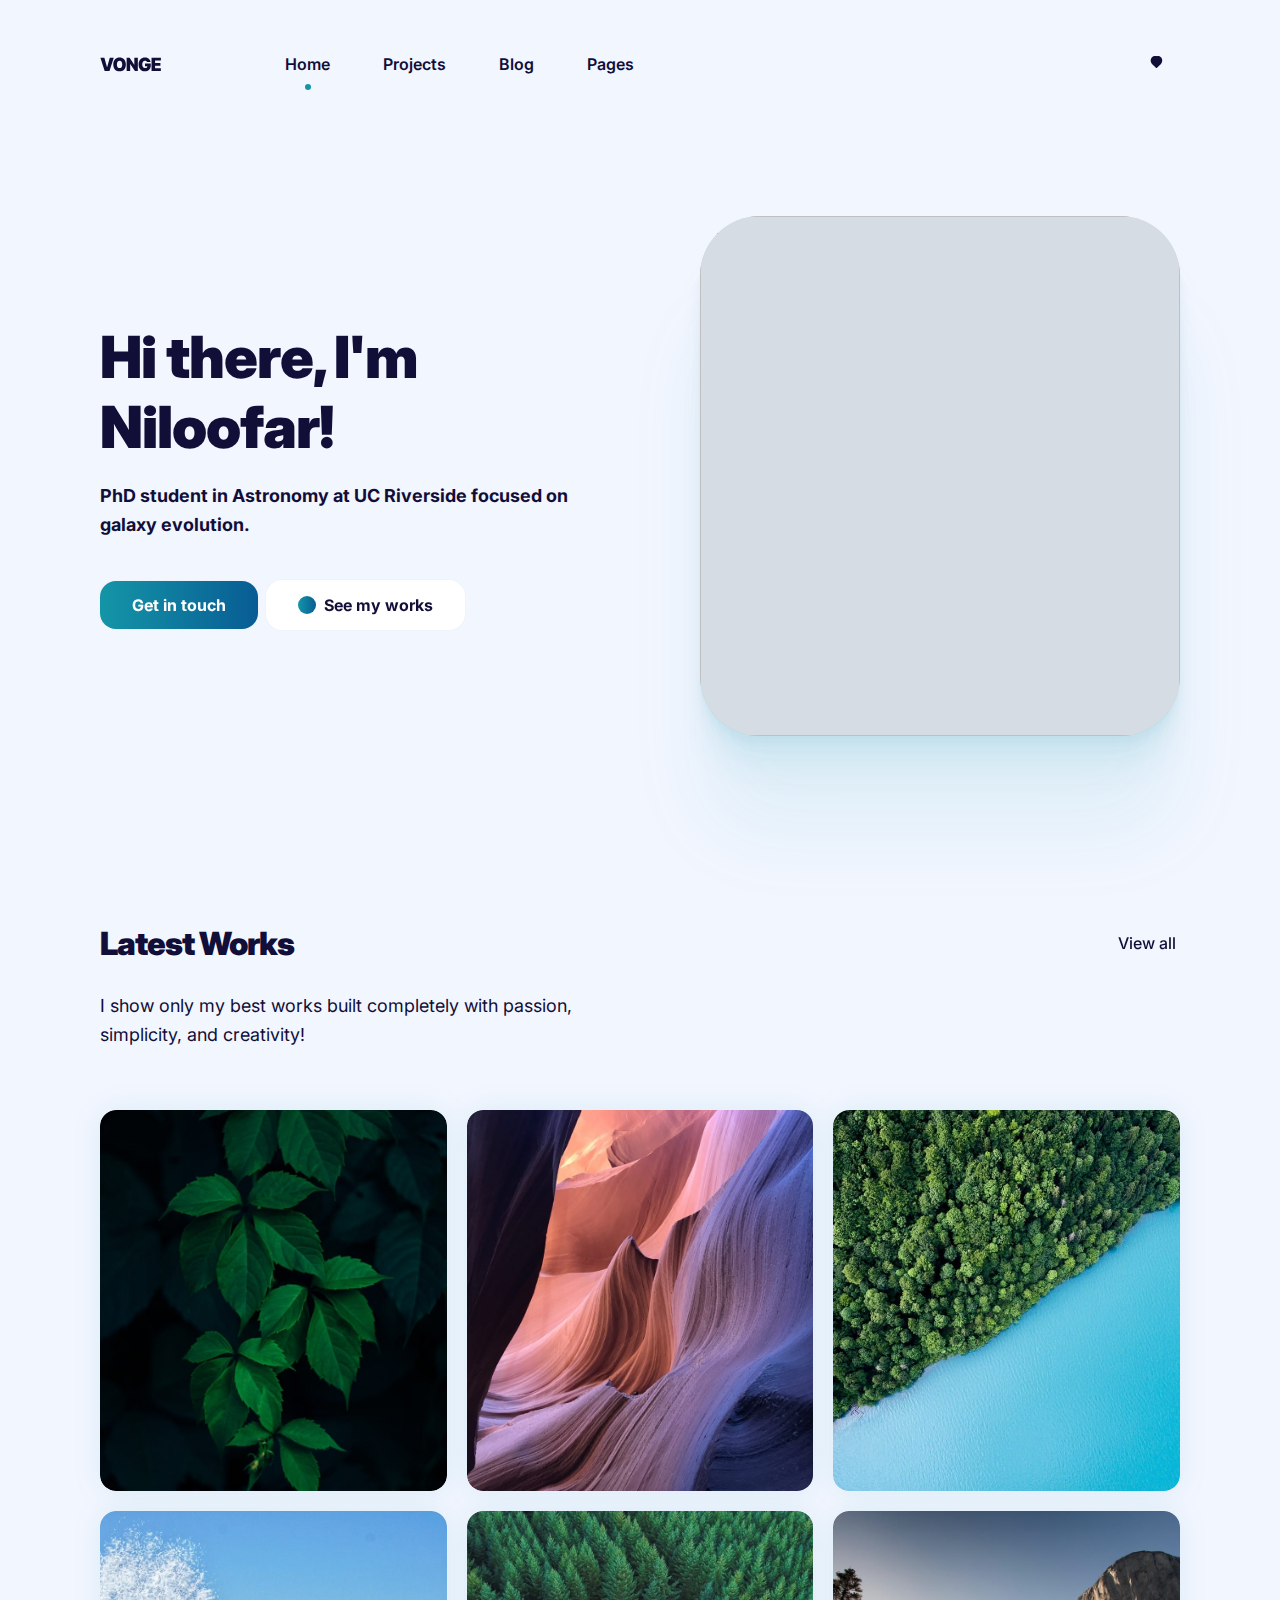
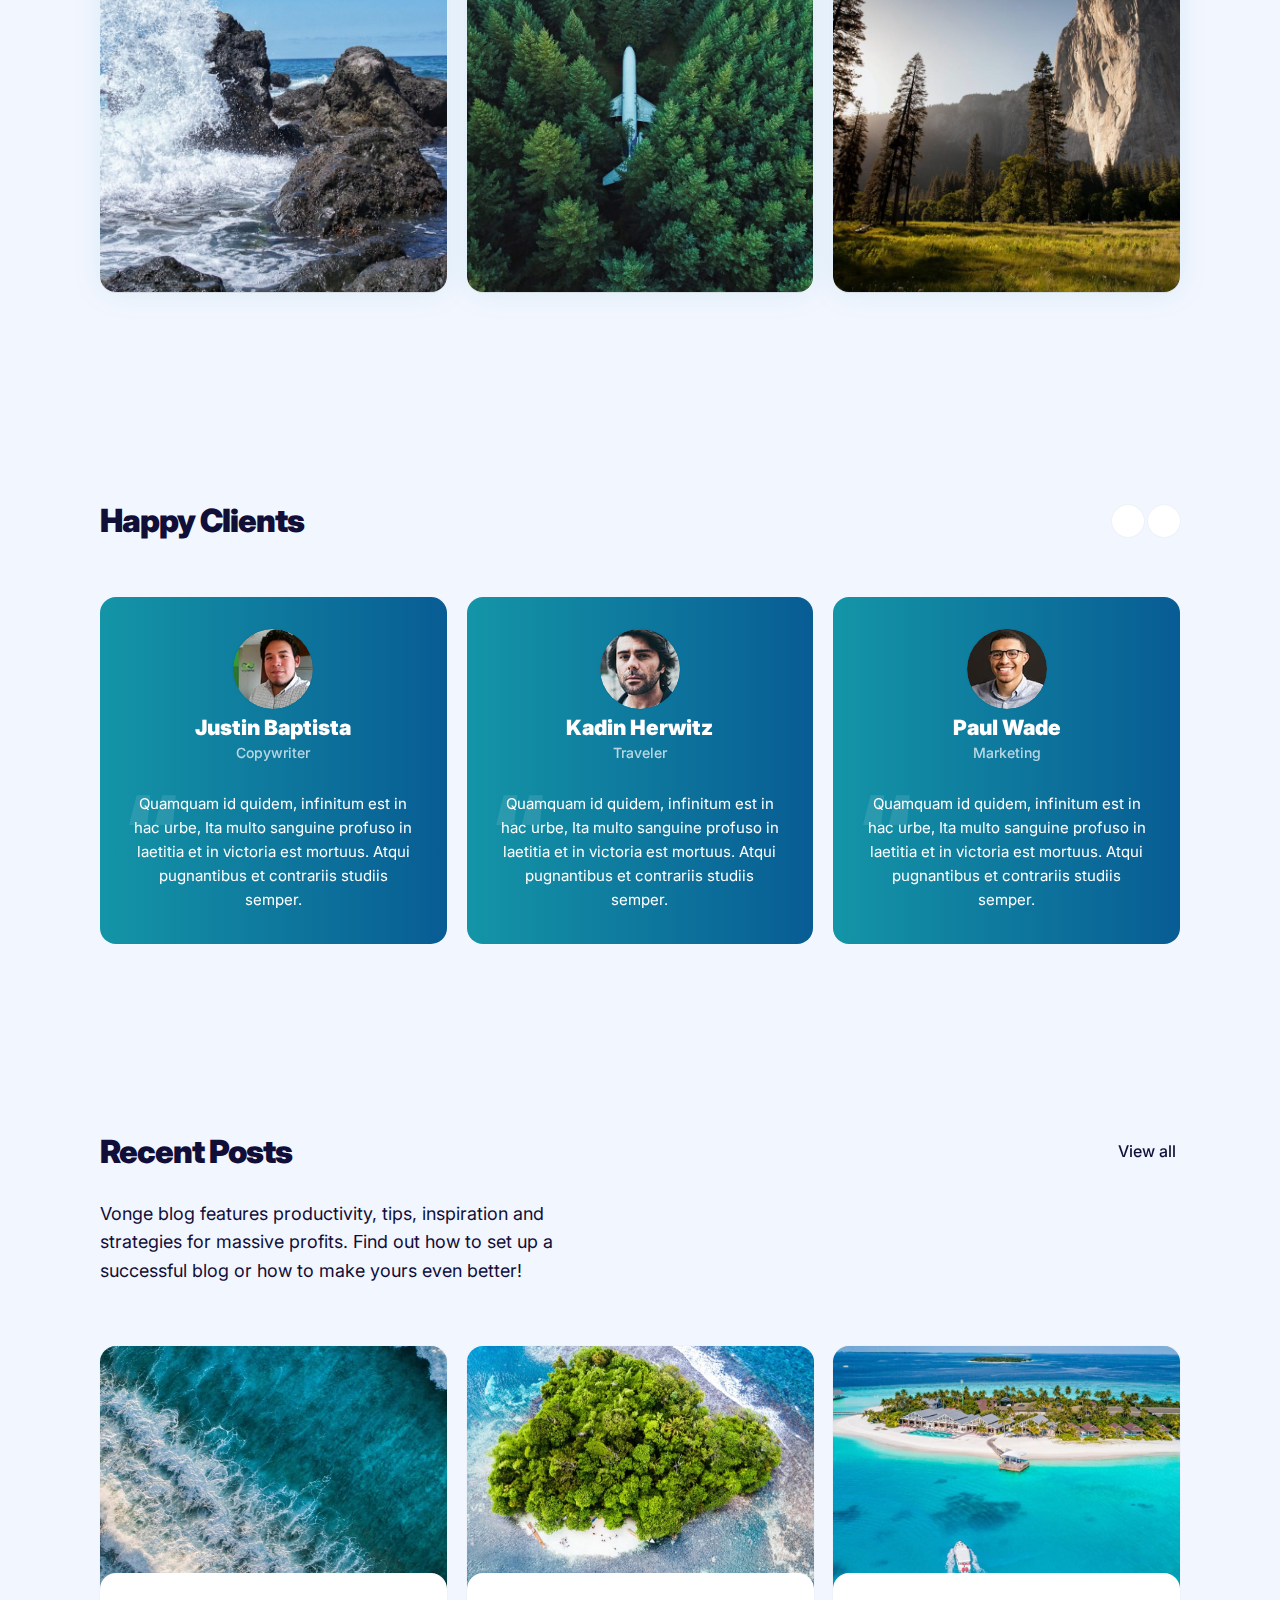
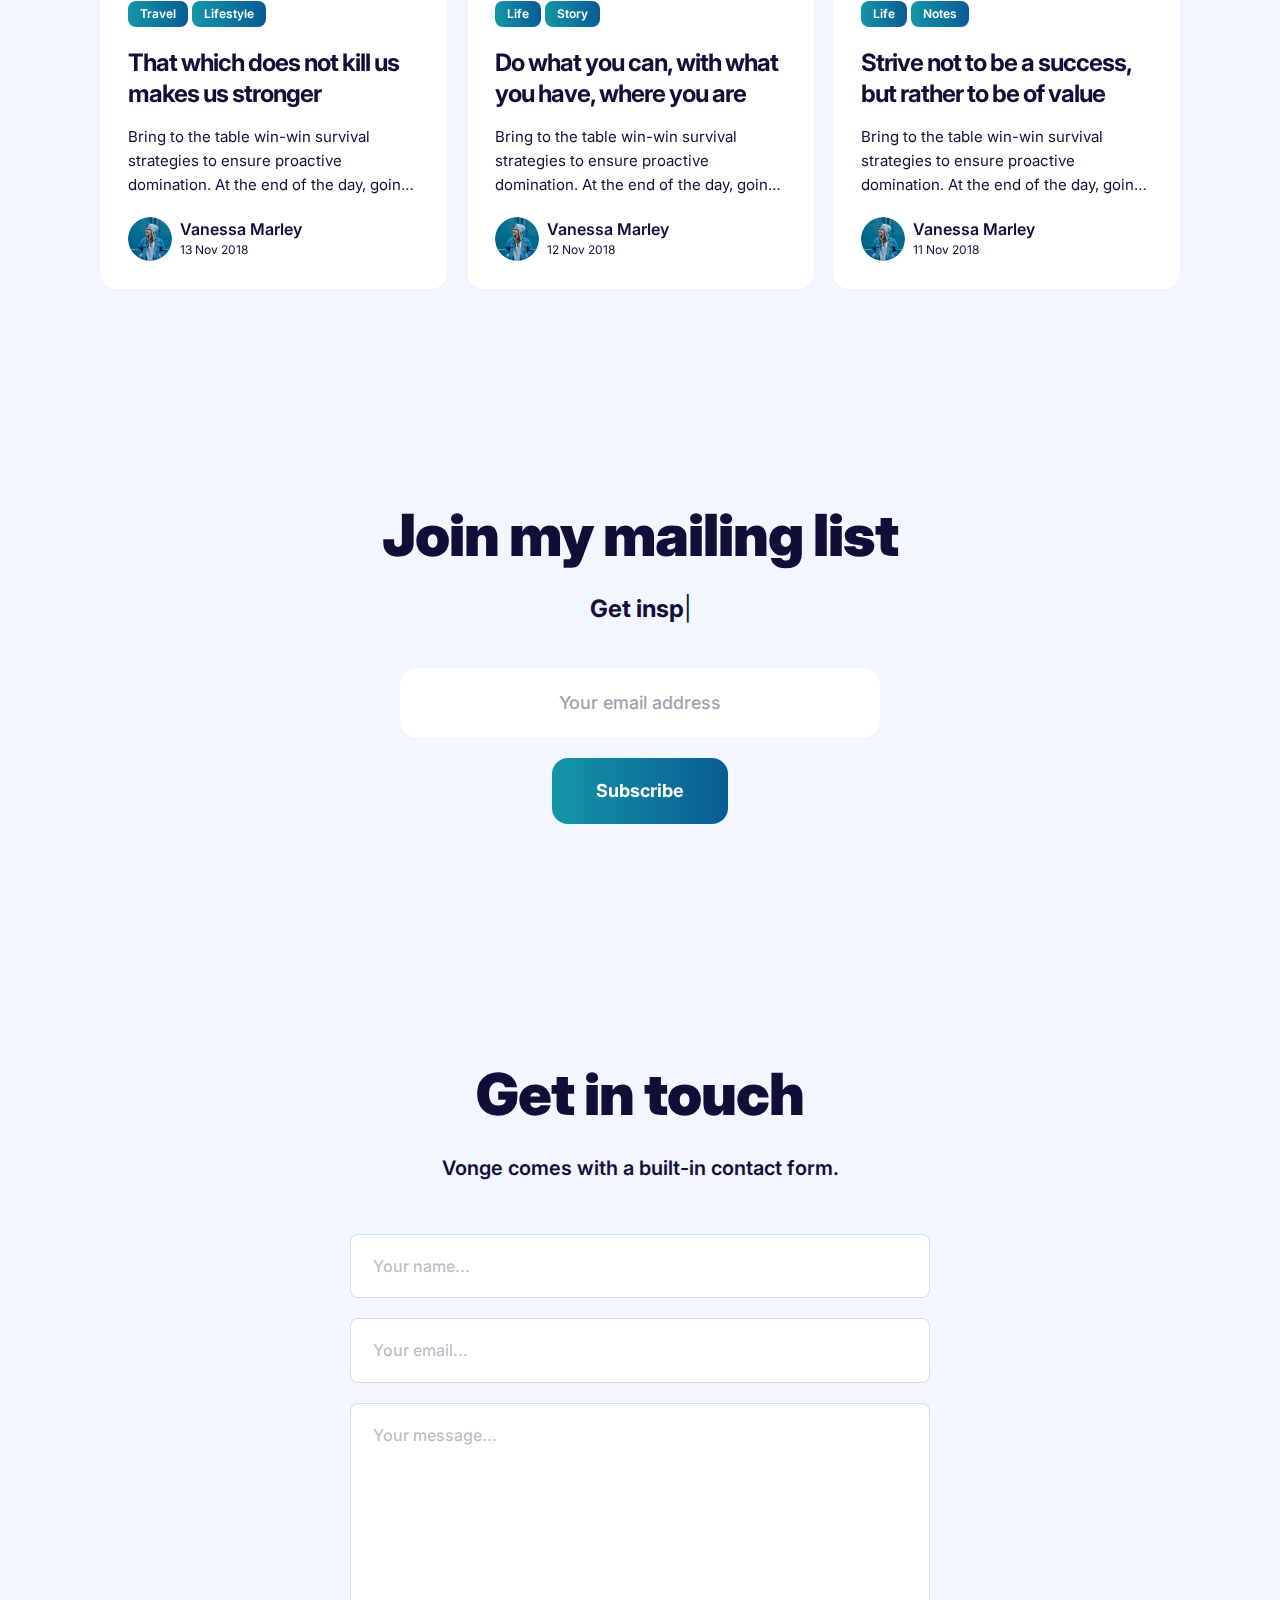
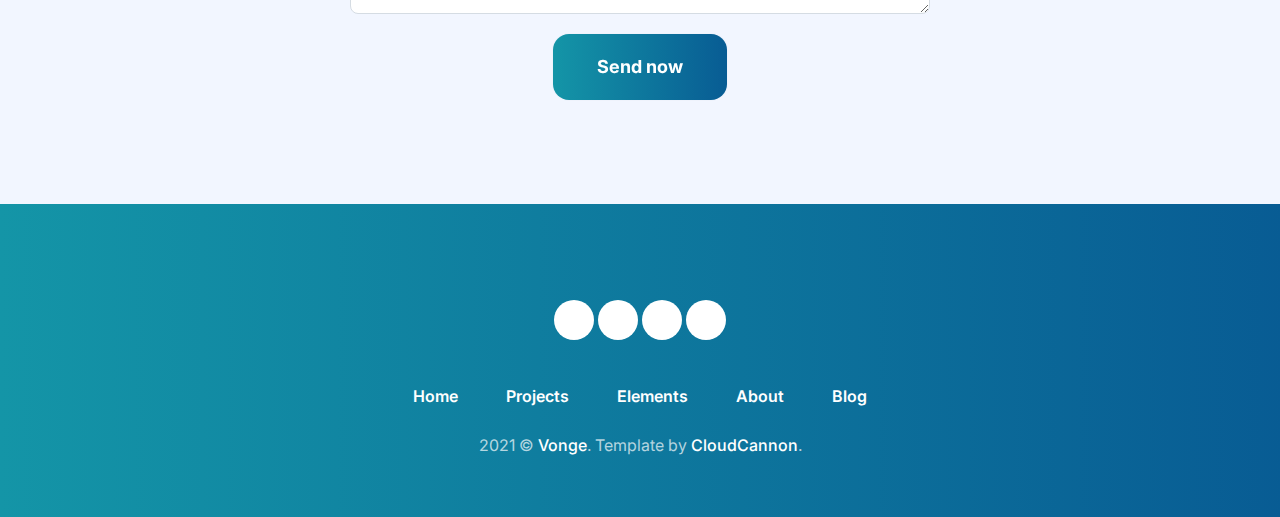
==== index.html @ dcd25527 "Update index.html" ====
<!DOCTYPE html><html lang="en">
<!-- Mirrored from jazzed-kale.cloudvent.net/ by HTTrack Website Copier/3.x [XR&CO'2014], Tue, 06 Aug 2024 00:28:38 GMT -->
<!-- Added by HTTrack --><meta http-equiv="content-type" content="text/html;charset=utf-8" /><!-- /Added by HTTrack -->
<head>
  <meta charset="utf-8">
  <meta content="IE=edge" http-equiv="X-UA-Compatible">
  <meta content="width=device-width, initial-scale=1" name="viewport">

  <title>Vonge</title>
  <meta content="Vonge is a portfolio site template for Jekyll" name="description">

  <link href="index.html" rel="canonical">

  <!-- Twitter Card -->
  <meta content="summary_large_image" name="twitter:card">
  <meta content="Vonge" name="twitter:title">
  <meta content="Vonge is a portfolio site template for Jekyll" name="twitter:description">
  <meta content="/images/01.jpg" name="twitter:image:src">

  <!-- Facebook OpenGraph -->
  <meta content="Vonge" property="og:title">
  <meta content="Vonge is a portfolio site template for Jekyll" property="og:description">
  <meta content="/images/01.jpg" property="og:image">

  <!-- Fonts -->
  <link href="https://fonts.googleapis.com/css2?family=Inter:wght@400;500;600;700;900&amp;display=swap" rel="stylesheet">

  <!-- Ionicons -->
  <link href="https://unpkg.com/ionicons@4.5.10-0/dist/css/ionicons.min.css" rel="stylesheet">

  <link data-cms-original-href="/assets/main.css" href="assets/maine42c.css?_cchid=baae76898f60a845bc9639897708776e" rel="stylesheet">
</head>

<body>

    

    <!-- begin header -->
<header class="c-header">
  <div class="container">
    <div class="row">
      <div class="c-header__inner">

        <div class="logo">
          <a class="logo__link" href="index.html">
          
            <img alt="Vonge" class="logo__image" data-cms-original-src="/images/logo.svg" src="images/logo3c0c.svg?_cchid=b3760cc343008be537c7a67b3ef3ce02">
          
          </a>
        </div>

        <nav class="main-nav">
          <div class="main-nav__box">

            <div class="nav__icon-close">
              <i class="ion ion-md-close"></i>
            </div>

            <div class="nav__title">Menu</div>

              <ul class="nav__list list-reset">

              
                
                <li class="nav__item">
                  <a class="nav__link active-link" href="index.html">Home</a>
                </li>
                
              
                
                <li class="nav__item">
                  <a class="nav__link" href="projects/index.html">Projects</a>
                </li>
                
              
                
                <li class="nav__item">
                  <a class="nav__link" href="blog/index.html">Blog</a>
                </li>
                
              
                
                <li class="nav__item dropdown">
                  <span class="nav__link dropdown-toggle">Pages <i class="ion ion-ios-arrow-down arrow-down"></i></span>
                  <div class="dropdown-menu">
                    
                      <a class="nav__link" href="about/index.html">About</a>
                    
                      <a class="nav__link" href="elements/index.html">Elements</a>
                    
                  </div>
                </li>

                
              

            </ul>
          </div>

          <!--bookshop-live meta(version="3.9.0" baseurl="" title="Vonge") -->
<!--bookshop-live name(social-link.jekyll.html) params() context() -->

<div class="social">
  <ul class="social__list list-reset">
    
    <li class="social__item">
      <a aria-label="twitter icon" class="social__link" href="https://twitter.com/" rel="noopener" target="_blank"><i class="ion ion-logo-twitter"></i></a>
    </li>
    
    <li class="social__item">
      <a aria-label="github icon" class="social__link" href="https://github.com/NiloofarSharei" rel="noopener" target="_blank"><i class="ion ion-logo-github"></i></a>
    </li>
    
    <li class="social__item">
      <a aria-label="pinterest icon" class="social__link" href="https://pinterest.com/" rel="noopener" target="_blank"><i class="ion ion-logo-pinterest"></i></a>
    </li>
    
    <li class="social__item">
      <a aria-label="youtube icon" class="social__link" href="https://youtube.com/" rel="noopener" target="_blank"><i class="ion ion-logo-youtube"></i></a>
    </li>

  <li class="social__item">
  <a aria-label="bluesky icon" class="social__link" href="https://bsky.app/profile/astroneal.bsky.social" target="_blank" rel="noopener">
    <svg xmlns="http://www.w3.org/2000/svg" width="20" height="20" viewBox="0 0 72 72" fill="currentColor" aria-hidden="true">
      <path d="M36 12c-4.5-6-15.8-6.3-21.7 0-6.2 6.5-6.5 17.2 0 23.6l14.2 13.9c1.1 1 2.9 1 4 0l14.2-13.9c6.5-6.4 6.2-17.1 0-23.6-5.9-6.3-17.2-6-21.7 0zm0 18.5c2.7 0 5-2.3 5-5s-2.3-5-5-5-5 2.3-5 5 2.3 5 5 5z"/>
    </svg>
  </a>
</li>


    
  </ul>
</div>

<!--bookshop-live end-->
        </nav>

        <div class="nav-button">
          <i class="nav__icon nav__icon-menu ion ion-md-menu"></i>
        </div>

      </div>
    </div>
  </div>
</header>
<!-- end header -->

    

    <!--
        Bookshop components are accessed using the bookshop tag,
        using the same syntax as the standard Jekyll include tag.
    -->
    <!--bookshop-live meta(version="3.9.0" baseurl="" title="Vonge") -->
<!--bookshop-live name(page.jekyll.html) params(content_blocks=page.content_blocks page_theme=page.page_theme) context() -->

<div class="c-page">


    <!--bookshop-live name(hero/hero.jekyll.html) params(bind=block) context(block=content_blocks[0]) -->
<!-- begin hero -->

<section class="c-hero animate">
  <div class="container">
    <div class="row">
      <div class="col col-12">
        <div class="c-hero__inner">

          <div class="c-hero__left">
            <h1 class="c-hero__title">Hi there, I'm  Niloofar!</h1>
            <div class="c-hero__description">
  <p><strong>PhD student in Astronomy at UC Riverside</strong><strong> focused on galaxy evolution.</strong></p>
</div>
            <div class="c-hero__btn">
              <a class="cta-button c-button c-button--primary c-button--small" href="#contact">Get in touch</a>
              <a class="works-button c-button c-button--secondary c-button--small" href="#projects">
                <span class="circle-bg"><i class="ion ion-md-arrow-down button-arrow"></i></span> See my works
              </a>
            </div>
          </div>

          <div class="c-hero__right">
            <div class="c-hero__image">
              <img alt="" data-cms-original-src="/images/01.jpg" loading="lazy" src="images/01adb2.jpg?_cchid=131e1e9c59cc4eabbc9f94ab31af1170"">
            </div>
          </div>

        </div>
      </div>
    </div>
  </div>
</section>
<!-- end hero -->
<!--bookshop-live end-->

    <!--bookshop-live name(projects-section/projects-section.jekyll.html) params(bind=block) context(block=content_blocks[1]) -->
<!-- begin projects -->
<section class="section projects" id="projects">
  <div class="container">
    <div class="row">
      <div class="col col-12">
        <div class="contaniner__inner animate">

          <div class="section__info">
            <div class="section__head">
              <h2 class="section__title">Latest Works</h2>
              <a class="section__link" href="projects.html">View all <i class="ion ion-md-arrow-forward"></i></a>
            </div>
            <div class="section__description"><p>I show only my best works built completely with passion, simplicity, and creativity!</p></div>
          </div>

          
          <div class="row">
            
              
                <!--bookshop-live name(project-card/project-card.jekyll.html) params(project=project) context(project=site.projects[0]) -->

<article class="c-project-card col col-4 col-d-6 col-t-12">
  <div class="c-project-card__content">
    <a class="c-project-card__image" href="project/green-plant.html">
      <img alt="Green Plant" data-cms-original-src="/images/project-9.jpg" loading="lazy" src="images/project-94f2e.jpg?_cchid=1fed3f8686b45cd9ef11cad6b7a38fb9">
    </a>
    <div class="c-project-card__info">
      <div class="c-project-card__info-wrap">
        <h3 class="c-project-card__title">Green Plant</h3>
      </div>
      <div class="c-project-card__info-wrap">
        
        <div class="c-project-card__subtitle">Photography</div>
        
      </div>
    </div>
  </div>
</article>
<!--bookshop-live end-->
              
            
              
                <!--bookshop-live name(project-card/project-card.jekyll.html) params(project=project) context(project=site.projects[1]) -->

<article class="c-project-card col col-4 col-d-6 col-t-12">
  <div class="c-project-card__content">
    <a class="c-project-card__image" href="project/antelope-anyon.html">
      <img alt="Antelope Canyon" data-cms-original-src="/images/project-8.jpg" loading="lazy" src="images/project-8789f.jpg?_cchid=51f3568a4db80b086a632be569bec447">
    </a>
    <div class="c-project-card__info">
      <div class="c-project-card__info-wrap">
        <h3 class="c-project-card__title">Antelope Canyon</h3>
      </div>
      <div class="c-project-card__info-wrap">
        
        <div class="c-project-card__subtitle">Photography</div>
        
      </div>
    </div>
  </div>
</article>
<!--bookshop-live end-->
              
            
              
                <!--bookshop-live name(project-card/project-card.jekyll.html) params(project=project) context(project=site.projects[2]) -->

<article class="c-project-card col col-4 col-d-6 col-t-12">
  <div class="c-project-card__content">
    <a class="c-project-card__image" href="project/quiet-lake.html">
      <img alt="Quiet Lake" data-cms-original-src="/images/project-7.jpg" loading="lazy" src="images/project-756e7.jpg?_cchid=91aac70d5068075f7acff5533112ff04">
    </a>
    <div class="c-project-card__info">
      <div class="c-project-card__info-wrap">
        <h3 class="c-project-card__title">Quiet Lake</h3>
      </div>
      <div class="c-project-card__info-wrap">
        
        <div class="c-project-card__subtitle">Photography</div>
        
      </div>
    </div>
  </div>
</article>
<!--bookshop-live end-->
              
            
              
                <!--bookshop-live name(project-card/project-card.jekyll.html) params(project=project) context(project=site.projects[3]) -->

<article class="c-project-card col col-4 col-d-6 col-t-12">
  <div class="c-project-card__content">
    <a class="c-project-card__image" href="project/the-rocks.html">
      <img alt="The rocks" data-cms-original-src="/images/project-6.jpg" loading="lazy" src="images/project-6e2af.jpg?_cchid=d3f6c75e69991cebbc56f84b10536656">
    </a>
    <div class="c-project-card__info">
      <div class="c-project-card__info-wrap">
        <h3 class="c-project-card__title">The rocks</h3>
      </div>
      <div class="c-project-card__info-wrap">
        
        <div class="c-project-card__subtitle">Photography</div>
        
      </div>
    </div>
  </div>
</article>
<!--bookshop-live end-->
              
            
              
                <!--bookshop-live name(project-card/project-card.jekyll.html) params(project=project) context(project=site.projects[4]) -->

<article class="c-project-card col col-4 col-d-6 col-t-12">
  <div class="c-project-card__content">
    <a class="c-project-card__image" href="project/big-airplane.html">
      <img alt="Big airplane" data-cms-original-src="/images/project-5.jpg" loading="lazy" src="images/project-5ce32.jpg?_cchid=3b04effdcc10f274a75d24784383c0e4">
    </a>
    <div class="c-project-card__info">
      <div class="c-project-card__info-wrap">
        <h3 class="c-project-card__title">Big airplane</h3>
      </div>
      <div class="c-project-card__info-wrap">
        
        <div class="c-project-card__subtitle">Photography</div>
        
      </div>
    </div>
  </div>
</article>
<!--bookshop-live end-->
              
            
              
                <!--bookshop-live name(project-card/project-card.jekyll.html) params(project=project) context(project=site.projects[5]) -->

<article class="c-project-card col col-4 col-d-6 col-t-12">
  <div class="c-project-card__content">
    <a class="c-project-card__image" href="project/mountains.html">
      <img alt="Mountains" data-cms-original-src="/images/project-4.jpg" loading="lazy" src="images/project-4cb85.jpg?_cchid=741706d8c033d47ef29b59045318ff92">
    </a>
    <div class="c-project-card__info">
      <div class="c-project-card__info-wrap">
        <h3 class="c-project-card__title">Mountains</h3>
      </div>
      <div class="c-project-card__info-wrap">
        
        <div class="c-project-card__subtitle">Photography</div>
        
      </div>
    </div>
  </div>
</article>
<!--bookshop-live end-->
              
            
              
            
              
            
              
            
          </div>
          

        </div>
      </div>
    </div>
  </div>
</section>
<!-- end projects -->
<!--bookshop-live end-->

    <!--bookshop-live name(testimonials-section/testimonials-section.jekyll.html) params(bind=block) context(block=content_blocks[2]) -->
<!-- begin testimonials -->
<section class="section testimonials animate">
  <div class="container">
    <div class="row">
      <div class="col col-12">

        <div class="section__info">
          <div class="section__head">
            <h2 class="section__title">Happy Clients</h2>
            <ul aria-label="Slider Navigation" class="controls list-reset" id="customize-controls" tabindex="0">
              <li aria-controls="customize" class="prev" data-controls="prev" tabindex="-1">
                <i class="ion ion-ios-arrow-back"></i>
              </li>
              <li aria-controls="customize" class="next" data-controls="next" tabindex="-1">
                <i class="ion ion-ios-arrow-forward"></i>
              </li>
            </ul>
          </div>
          <div class="section__description"></div>
        </div>

        
        <div class="testimonials__slider my-slider">
          
            <!--bookshop-live name(testimonial-card/testimonial-card.jekyll.html) params(testimonial-item=testimonial-item) context(testimonial=item=site.testimonials[0]) -->

<div class="c-testimonial-card">
  <div class="c-testimonial-card__content">
    <div class="c-testimonial-card__client-meta">
      
        <div class="c-testimonial-card__image-container">
          <img alt="Justin Baptista" class="c-testimonial-card__client-avatar" data-cms-original-src="images/client-1.jpg" src="images/client-1fad2.jpg?_cchid=df02eec84b0c94fb328f547d2de151e3">
        </div>
      
      <div class="c-testimonial-card__client-info">
        
          <h3 class="c-testimonial-card__client-name">Justin Baptista</h3>
        
        
          <p class="c-testimonial-card__client-position">Copywriter</p>
        
      </div>
    </div>
    
      <p class="c-testimonial-card__client-text">Quamquam id quidem, infinitum est in hac urbe, Ita multo sanguine profuso in laetitia et in victoria est mortuus. Atqui pugnantibus et contrariis studiis semper.</p>
    
  </div>
</div>
<!--bookshop-live end-->
          
            <!--bookshop-live name(testimonial-card/testimonial-card.jekyll.html) params(testimonial-item=testimonial-item) context(testimonial=item=site.testimonials[1]) -->

<div class="c-testimonial-card">
  <div class="c-testimonial-card__content">
    <div class="c-testimonial-card__client-meta">
      
        <div class="c-testimonial-card__image-container">
          <img alt="Kadin Herwitz" class="c-testimonial-card__client-avatar" data-cms-original-src="images/client-2.jpg" src="images/client-25c86.jpg?_cchid=0dd05d88c4a697efd6b9a2877c1233fb">
        </div>
      
      <div class="c-testimonial-card__client-info">
        
          <h3 class="c-testimonial-card__client-name">Kadin Herwitz</h3>
        
        
          <p class="c-testimonial-card__client-position">Traveler</p>
        
      </div>
    </div>
    
      <p class="c-testimonial-card__client-text">Quamquam id quidem, infinitum est in hac urbe, Ita multo sanguine profuso in laetitia et in victoria est mortuus. Atqui pugnantibus et contrariis studiis semper.</p>
    
  </div>
</div>
<!--bookshop-live end-->
          
            <!--bookshop-live name(testimonial-card/testimonial-card.jekyll.html) params(testimonial-item=testimonial-item) context(testimonial=item=site.testimonials[2]) -->

<div class="c-testimonial-card">
  <div class="c-testimonial-card__content">
    <div class="c-testimonial-card__client-meta">
      
        <div class="c-testimonial-card__image-container">
          <img alt="Paul Wade" class="c-testimonial-card__client-avatar" data-cms-original-src="images/client-4.jpg" src="images/client-44dd1.jpg?_cchid=025138dfb51552d2fa7007d48267abe7">
        </div>
      
      <div class="c-testimonial-card__client-info">
        
          <h3 class="c-testimonial-card__client-name">Paul Wade</h3>
        
        
          <p class="c-testimonial-card__client-position">Marketing</p>
        
      </div>
    </div>
    
      <p class="c-testimonial-card__client-text">Quamquam id quidem, infinitum est in hac urbe, Ita multo sanguine profuso in laetitia et in victoria est mortuus. Atqui pugnantibus et contrariis studiis semper.</p>
    
  </div>
</div>
<!--bookshop-live end-->
          
            <!--bookshop-live name(testimonial-card/testimonial-card.jekyll.html) params(testimonial-item=testimonial-item) context(testimonial=item=site.testimonials[3]) -->

<div class="c-testimonial-card">
  <div class="c-testimonial-card__content">
    <div class="c-testimonial-card__client-meta">
      
        <div class="c-testimonial-card__image-container">
          <img alt="Tatiana Curtis" class="c-testimonial-card__client-avatar" data-cms-original-src="images/client-3.jpg" src="images/client-325a0.jpg?_cchid=634a32994e9e4396242a1cb16f0690e4">
        </div>
      
      <div class="c-testimonial-card__client-info">
        
          <h3 class="c-testimonial-card__client-name">Tatiana Curtis</h3>
        
        
          <p class="c-testimonial-card__client-position">Art Director</p>
        
      </div>
    </div>
    
      <p class="c-testimonial-card__client-text">Quamquam id quidem, infinitum est in hac urbe, Ita multo sanguine profuso in laetitia et in victoria est mortuus. Atqui pugnantibus et contrariis studiis semper.</p>
    
  </div>
</div>
<!--bookshop-live end-->
          
        </div>
        

      </div>
    </div>
  </div>
</section>
<!-- end testimonials -->
<!--bookshop-live end-->

    <!--bookshop-live name(blog-section/blog-section.jekyll.html) params(bind=block) context(block=content_blocks[3]) -->
<!-- begin blog -->
<section class="section blog">
  <div class="container">
    <div class="row">
      <div class="col col-12">
        <div class="contaniner__inner animate">

          <div class="section__info">
            <div class="section__head">
              <h2 class="section__title">Recent Posts</h2>
              <a class="section__link" href="blog.html">View all <i class="ion ion-md-arrow-forward"></i></a>
            </div>
            <div class="section__description"><p>Vonge blog features productivity, tips, inspiration and strategies for massive profits. Find out how to set up a successful blog or how to make yours even better!</p> </div>
          </div>

          
          <div class="row">
            
              
                <!--bookshop-live name(blog-card/blog-card.jekyll.html) params(post=post) context(post=site.posts[0]) -->

<div class="c-blog-card col col-4 col-d-6 col-t-12">
  <div class="c-blog-card__inner">

    
    <div class="c-blog-card__image-wrap">
      <a class="c-blog-card__image" href="blog/that-which-does-not-kill-us-makes-us-stronger.html">
        <img alt="That which does not kill us makes us stronger" data-cms-original-src="/images/post-1.jpg" loading="lazy" src="images/post-1e6ba.jpg?_cchid=244c465237f65c19df0810b494cbfebf">
      </a>
    </div>
    

    <div class="c-blog-card__content">

      
      <div class="c-blog-card__tags-box">
        
        <a class="c-blog-card__tag" href="tag/travel.html">travel</a>
        
        <a class="c-blog-card__tag" href="tag/lifestyle.html">lifestyle</a>
        
      </div>
      

      <h2 class="c-blog-card__title">
        <a href="blog/that-which-does-not-kill-us-makes-us-stronger.html">That which does not kill us makes us stronger</a>
      </h2>

      <p class="c-blog-card__excerpt">
        Bring to the table win-win survival strategies to ensure proactive domination. At the end of the day, going forward.
      </p>

      <div class="c-blog-card__meta">
        <div class="c-blog-card__author-image">
          <img alt="Vanessa Marley" data-cms-original-src="/images/avatar.jpg" loading="lazy" src="images/avatar8e1c.jpg?_cchid=8995f27fa92e37f2a94b29daa6001261">
        </div>
        <div class="c-blog-card__info">
          <div class="c-blog-card__author-name">Vanessa Marley</div>
          <span class="c-blog-card__date"><time datetime="2018-11-13T12:01:35+00:00">13 Nov 2018</time></span>
        </div>
      </div>

    </div>
  </div>
</div>
<!--bookshop-live end-->
              
                <!--bookshop-live name(blog-card/blog-card.jekyll.html) params(post=post) context(post=site.posts[1]) -->

<div class="c-blog-card col col-4 col-d-6 col-t-12">
  <div class="c-blog-card__inner">

    
    <div class="c-blog-card__image-wrap">
      <a class="c-blog-card__image" href="blog/do-what-you-can-with-what-you-have-where-you-are.html">
        <img alt="Do what you can, with what you have, where you are" data-cms-original-src="/images/post-2.jpg" loading="lazy" src="images/post-2dc98.jpg?_cchid=835eaaa1997fa78211cb91482513a9e8">
      </a>
    </div>
    

    <div class="c-blog-card__content">

      
      <div class="c-blog-card__tags-box">
        
        <a class="c-blog-card__tag" href="tag/life.html">life</a>
        
        <a class="c-blog-card__tag" href="tag/story.html">story</a>
        
      </div>
      

      <h2 class="c-blog-card__title">
        <a href="blog/do-what-you-can-with-what-you-have-where-you-are.html">Do what you can, with what you have, where you are</a>
      </h2>

      <p class="c-blog-card__excerpt">
        Bring to the table win-win survival strategies to ensure proactive domination. At the end of the day, going forward.
      </p>

      <div class="c-blog-card__meta">
        <div class="c-blog-card__author-image">
          <img alt="Vanessa Marley" data-cms-original-src="/images/avatar.jpg" loading="lazy" src="images/avatar8e1c.jpg?_cchid=8995f27fa92e37f2a94b29daa6001261">
        </div>
        <div class="c-blog-card__info">
          <div class="c-blog-card__author-name">Vanessa Marley</div>
          <span class="c-blog-card__date"><time datetime="2018-11-12T12:01:35+00:00">12 Nov 2018</time></span>
        </div>
      </div>

    </div>
  </div>
</div>
<!--bookshop-live end-->
              
                <!--bookshop-live name(blog-card/blog-card.jekyll.html) params(post=post) context(post=site.posts[2]) -->

<div class="c-blog-card col col-4 col-d-6 col-t-12">
  <div class="c-blog-card__inner">

    
    <div class="c-blog-card__image-wrap">
      <a class="c-blog-card__image" href="blog/strive-not-to-be-a-success-but-rather-to-be-of-value.html">
        <img alt="Strive not to be a success, but rather to be of value" data-cms-original-src="/images/post-3.jpg" loading="lazy" src="images/post-3518f.jpg?_cchid=9983d484ace4b8f310239f1d7065bca6">
      </a>
    </div>
    

    <div class="c-blog-card__content">

      
      <div class="c-blog-card__tags-box">
        
        <a class="c-blog-card__tag" href="tag/life.html">life</a>
        
        <a class="c-blog-card__tag" href="tag/notes.html">notes</a>
        
      </div>
      

      <h2 class="c-blog-card__title">
        <a href="blog/strive-not-to-be-a-success-but-rather-to-be-of-value.html">Strive not to be a success, but rather to be of value</a>
      </h2>

      <p class="c-blog-card__excerpt">
        Bring to the table win-win survival strategies to ensure proactive domination. At the end of the day, going forward.
      </p>

      <div class="c-blog-card__meta">
        <div class="c-blog-card__author-image">
          <img alt="Vanessa Marley" data-cms-original-src="/images/avatar.jpg" loading="lazy" src="images/avatar8e1c.jpg?_cchid=8995f27fa92e37f2a94b29daa6001261">
        </div>
        <div class="c-blog-card__info">
          <div class="c-blog-card__author-name">Vanessa Marley</div>
          <span class="c-blog-card__date"><time datetime="2018-11-11T12:01:35+00:00">11 Nov 2018</time></span>
        </div>
      </div>

    </div>
  </div>
</div>
<!--bookshop-live end-->
              
            
          </div>
          

        </div>
      </div>
    </div>
  </div>
</section>
<!-- end blog -->
<!--bookshop-live end-->

    <!--bookshop-live name(newsletter/newsletter.jekyll.html) params(bind=block) context(block=content_blocks[4]) -->
<!-- begin subscribe -->

<section class="c-subscribe section">
  <div class="container">
    <div class="row">
      <div class="col col-12">

        <div class="c-subscribe__inner">
          <div class="c-subscribe__info">
            <h3 class="c-subscribe__title">Join my mailing list</h3>
            <div class="c-subscribe__subtitle">
              <span id="ityped"></span>
            </div>
          </div>

          <form action="http://frnla.us6.list-manage.com/subscribe/post?u=6314d69a3f315af7ce3fb00a0&amp;id=3038727cc3" class="c-subscribe__form validate" id="membedded-subscribe-form" method="POST" name="membedded-subscribe-form" novalidate="" target="_blank">
            <label class="screen-reader-text" for="mce-EMAIL">Email address</label>
            <input class="c-subscribe__form-email required email" id="mce-EMAIL" name="EMAIL" placeholder="Your email address" type="text">
            <button class="c-button c-button--primary c-button--large" id="membedded-subscribe" name="subscribe" type="submit">Subscribe</button>
          <input name="_encrypted_details" type="hidden" value="ccdd778922f54fa5361bebfb53d98228"></form>

        </div>
      </div>
    </div>
  </div>
</section>
<!-- end subscribe -->

<script>
  var itype_text = ['Get inspiration, updates and, cool stuff!'];
</script>
<!--bookshop-live end-->

    <!--bookshop-live name(contact-form/contact-form.jekyll.html) params(bind=block) context(block=content_blocks[5]) -->
<!-- begin contact -->

<div class="c-contact-form" id="contact">
  <div class="container">
    <div class="row">
      <div class="col col-12">

        <div class="c-contact-form__form-box">
          <div class="c-contact-form__contact-head">
            <h2 class="c-contact-form__contact-title">Get in touch</h2>
            <p class="c-contact-form__contact-description">Vonge comes with a built-in contact form.</p>
          </div>
          <form action="#" class="c-contact-form__form" method="POST">
            
            <div class="c-contact-form__form-group">
              <label class="c-contact-form__form-label screen-reader-text" for="form-name">Your Name</label>
              <input class="c-contact-form__form-input" id="form-name" name="name" placeholder="Your name..." required="" type="text">
            </div>
            <div class="c-contact-form__form-group">
              <label class="c-contact-form__form-label screen-reader-text" for="form-email">Your Email</label>
              <input class="c-contact-form__form-input" id="form-email" name="_replyto" placeholder="Your email..." required="" type="email">
            </div>
            <div class="c-contact-form__form-group">
              <label class="c-contact-form__form-label screen-reader-text" for="form-text">Your Message</label>
              <textarea class="c-contact-form__form-input" id="form-text" name="text" placeholder="Your message..." required="" rows="9"></textarea>
            </div>
            <div class="c-contact-form__form-group c-contact-form__form-group--button">
              <button class="c-button c-button--primary c-button--large" type="submit">Send now</button>
            </div>
          <input name="_encrypted_details" type="hidden" value="ccdd41932fb80db17a04fbad0cc2ba2d93ebc5eac1cc4af0907cd96b"></form>
        </div>

      </div>
    </div>
  </div>
</div>
<!-- end contact -->
<!--bookshop-live end-->


</div>

<!--bookshop-live end-->

    <div class="top" title="Top"><i class="ion ion-ios-arrow-up"></i></div>

    <!-- begin footer -->
<footer class="footer">
  <div class="container">
    <div class="row">
      <div class="col col-12">

        <!--bookshop-live meta(version="3.9.0" baseurl="" title="Vonge") -->
<!--bookshop-live name(social-link.jekyll.html) params() context() -->

<div class="social">
  <ul class="social__list list-reset">
    
    <li class="social__item">
      <a aria-label="twitter icon" class="social__link" href="https://twitter.com/" rel="noopener" target="_blank"><i class="ion ion-logo-twitter"></i></a>
    </li>
    
    <li class="social__item">
      <a aria-label="github icon" class="social__link" href="https://github.com/" rel="noopener" target="_blank"><i class="ion ion-logo-github"></i></a>
    </li>
    
    <li class="social__item">
      <a aria-label="pinterest icon" class="social__link" href="https://pinterest.com/" rel="noopener" target="_blank"><i class="ion ion-logo-pinterest"></i></a>
    </li>
    
    <li class="social__item">
      <a aria-label="youtube icon" class="social__link" href="https://youtube.com/" rel="noopener" target="_blank"><i class="ion ion-logo-youtube"></i></a>
    </li>
    
  </ul>
</div>

<!--bookshop-live end-->

        <ul class="footer_nav list-reset">
          
          <li class="footer_nav__item">
            <a class="footer_nav__link" href="index.html">Home</a>
          </li>
          
          <li class="footer_nav__item">
            <a class="footer_nav__link" href="projects/index.html">Projects</a>
          </li>
          
          <li class="footer_nav__item">
            <a class="footer_nav__link" href="elements/index.html">Elements</a>
          </li>
          
          <li class="footer_nav__item">
            <a class="footer_nav__link" href="about/index.html">About</a>
          </li>
          
          <li class="footer_nav__item">
            <a class="footer_nav__link" href="blog/index.html">Blog</a>
          </li>
          
        </ul>

        <div class="copyright"><p> 2021 © <a href="index.html">Vonge</a>. Template by <a href="https://cloudcannon.com/">CloudCannon</a>.</p></div>

      </div>
    </div>
  </div>
</footer>
<!-- end footer -->

    <script data-cms-original-src="/js/scripts.js" src="js/scriptsc821.js?_cchid=2c892f12782a7aa9d8e97e32a6c7f71f"></script>
    <script data-cms-original-src="/js/common.js" src="js/common21d3.js?_cchid=3454a5a2d7b4febadefe57b3d1df6782"></script>

<script>
(function(){
    const bookshopLiveSetup = (CloudCannon) => {
      CloudCannon.enableEvents();
      CloudCannon?.setLoading?.("Loading Bookshop Live Editing");
      let triggeredLoad = false;
      const whenLoaded = () => {
        triggeredLoad = true;
        CloudCannon?.setLoading?.(false);
      }
      setTimeout(() => {
        if (!triggeredLoad) {
          CloudCannon?.setLoading?.("Error Loading Bookshop Live Editing");
          setTimeout(() => {
            if (!triggeredLoad) { whenLoaded() }
          }, 2000);
        }
      }, 12000);
  
      const head = document.querySelector('head');
      const script = document.createElement('script');
      script.src = `/_cloudcannon/bookshop-live.js`;
      script.onload = function() {
        window.bookshopLive = new window.BookshopLive({
          remoteGlobals: [],
          loadedFn: whenLoaded,
        });
        const updateBookshopLive = async () => {
          const frontMatter = await CloudCannon.value({
            keepMarkdownAsHTML: false,
            preferBlobs: true
          });
          const options = window.bookshopLiveOptions || {};
          const rendered = await window.bookshopLive.update(frontMatter, options);
          if (rendered) CloudCannon?.refreshInterface?.();
        }
        document.addEventListener('cloudcannon:update', updateBookshopLive);
        updateBookshopLive();
      }
      head.appendChild(script);
    }
  
    document.addEventListener('cloudcannon:load', function (e) {
      bookshopLiveSetup(e.detail.CloudCannon);
    });
  })();
</script>

</body>
<!-- Mirrored from jazzed-kale.cloudvent.net/ by HTTrack Website Copier/3.x [XR&CO'2014], Tue, 06 Aug 2024 00:29:14 GMT -->
</html>
---- assets/maine42c.css ----
@charset "UTF-8";@media all,bookshop{.list-reset{list-style-type:none;margin:0;padding:0}.clearfix:after,.clearfix :before{content:"";display:table;clear:both}.screen-reader-text{clip:rect(1px,1px,1px,1px);height:1px;overflow:hidden;position:absolute!important;width:1px;word-wrap:normal!important}/*! normalize.css v8.0.0 | MIT License | github.com/necolas/normalize.css */html{line-height:1.15;-webkit-text-size-adjust:100%}body{margin:0}h1{font-size:2em;margin:.67em 0}hr{box-sizing:content-box;height:0;overflow:visible}pre{font-family:monospace,monospace;font-size:1em}a{background-color:transparent}abbr[title]{border-bottom:none;text-decoration:underline;text-decoration:underline dotted}b,strong{font-weight:bolder}code,kbd,samp{font-family:monospace,monospace;font-size:1em}small{font-size:80%}sub,sup{font-size:75%;line-height:0;position:relative;vertical-align:baseline}sub{bottom:-.25em}sup{top:-.5em}img{border-style:none}button,input,optgroup,select,textarea{font-family:inherit;font-size:100%;line-height:1.15;margin:0}button,input{overflow:visible}button,select{text-transform:none}button,[type=button],[type=reset],[type=submit]{-webkit-appearance:button}button::-moz-focus-inner,[type=button]::-moz-focus-inner,[type=reset]::-moz-focus-inner,[type=submit]::-moz-focus-inner{border-style:none;padding:0}button:-moz-focusring,[type=button]:-moz-focusring,[type=reset]:-moz-focusring,[type=submit]:-moz-focusring{outline:1px dotted ButtonText}fieldset{padding:.35em .75em .625em}legend{box-sizing:border-box;color:inherit;display:table;max-width:100%;padding:0;white-space:normal}progress{vertical-align:baseline}textarea{overflow:auto}[type=checkbox],[type=radio]{box-sizing:border-box;padding:0}[type=number]::-webkit-inner-spin-button,[type=number]::-webkit-outer-spin-button{height:auto}[type=search]{-webkit-appearance:textfield;outline-offset:-2px}[type=search]::-webkit-search-decoration{-webkit-appearance:none}::-webkit-file-upload-button{-webkit-appearance:button;font:inherit}details{display:block}summary{display:list-item}template{display:none}[hidden]{display:none}body,h1,h2,h3,h4,h5,h6,p,blockquote,pre,dl,dd,ol,ul,fieldset,legend,figure,hr{margin:0;padding:0}li>ul,li>ol{margin-bottom:0}table{border-collapse:collapse;border-spacing:0}h1,h2,h3,h4,h5,h6,ul,ol,dl,blockquote,p,address,hr,table,fieldset,figure,pre{margin-bottom:30px}ul,ol,dd{margin-left:10px}ul li,ol li{margin-bottom:10px}.highlight{background:#f3f3f3}.highlighter-rouge .highlight{background:#eef}.highlight .c{color:#998;font-style:italic}.highlight .err{color:#a61717;background-color:#e3d2d2}.highlight .k,.highlight .o{font-weight:700}.highlight .cm{color:#998;font-style:italic}.highlight .cp{color:#999;font-weight:700}.highlight .c1{color:#998;font-style:italic}.highlight .cs{color:#999;font-weight:700;font-style:italic}.highlight .gd{color:#000;background-color:#fdd}.highlight .gd .x{color:#000;background-color:#faa}.highlight .ge{font-style:italic}.highlight .gr{color:#a00}.highlight .gh{color:#999}.highlight .gi{color:#000;background-color:#dfd}.highlight .gi .x{color:#000;background-color:#afa}.highlight .go{color:#888}.highlight .gp{color:#555}.highlight .gs{font-weight:700}.highlight .gu{color:#aaa}.highlight .gt{color:#a00}.highlight .kc,.highlight .kd,.highlight .kp,.highlight .kr{font-weight:700}.highlight .kt{color:#458;font-weight:700}.highlight .m{color:#099}.highlight .s{color:#d14}.highlight .na{color:teal}.highlight .nb{color:#0086b3}.highlight .nc{color:#458;font-weight:700}.highlight .no{color:teal}.highlight .ni{color:purple}.highlight .ne,.highlight .nf{color:#900;font-weight:700}.highlight .nn{color:#555}.highlight .nt{color:navy}.highlight .nv{color:teal}.highlight .ow{font-weight:700}.highlight .w{color:#bbb}.highlight .mf,.highlight .mh,.highlight .mi,.highlight .mo{color:#099}.highlight .sb,.highlight .sc,.highlight .sd,.highlight .s2,.highlight .se,.highlight .sh,.highlight .si,.highlight .sx{color:#d14}.highlight .sr{color:#009926}.highlight .s1{color:#d14}.highlight .ss{color:#990073}.highlight .bp{color:#999}.highlight .vc,.highlight .vg,.highlight .vi{color:teal}.highlight .il{color:#099}.container{max-width:1200px;padding-left:10px;padding-right:10px;margin:0 auto}}@media only screen and (max-width: 1300px){.container{max-width:1100px}}@media only screen and (max-width: 1130px){.container{max-width:1000px}}@media only screen and (max-width: 1024px){.container{max-width:760px}}@media only screen and (max-width: 768px){.container{max-width:560px}}@media only screen and (max-width: 576px){.container{max-width:480px;padding-left:20px;padding-right:20px}}@media all,bookshop{.row{display:flex;flex-wrap:wrap;flex:0 1 auto;flex-direction:row;box-sizing:border-box;margin-left:-10px;margin-right:-10px}.col{padding-left:10px;padding-right:10px}[class^=col-]{flex:auto}.col-0{width:0%}.col-1{width:calc(1 / 12 * 100%)}.col-2{width:calc(2 / 12 * 100%)}.col-3{width:25%}.col-4{width:calc(4 / 12 * 100%)}.col-5{width:calc(5 / 12 * 100%)}.col-6{width:50%}.col-7{width:calc(7 / 12 * 100%)}.col-8{width:calc(8 / 12 * 100%)}.col-9{width:75%}.col-10{width:calc(10 / 12 * 100%)}.col-11{width:calc(11 / 12 * 100%)}.col-12{width:100%}.push-0{margin-left:0%}.push-1{margin-left:calc(1 / 12 * 100%)}.push-2{margin-left:calc(2 / 12 * 100%)}.push-3{margin-left:25%}.push-4{margin-left:calc(4 / 12 * 100%)}.push-5{margin-left:calc(5 / 12 * 100%)}.push-6{margin-left:50%}.push-7{margin-left:calc(7 / 12 * 100%)}.push-8{margin-left:calc(8 / 12 * 100%)}.push-9{margin-left:75%}.push-10{margin-left:calc(10 / 12 * 100%)}.push-11{margin-left:calc(11 / 12 * 100%)}.push-12{margin-left:100%}.pull-0{margin-right:0%}.pull-1{margin-right:calc(1 / 12 * 100%)}.pull-2{margin-right:calc(2 / 12 * 100%)}.pull-3{margin-right:25%}.pull-4{margin-right:calc(4 / 12 * 100%)}.pull-5{margin-right:calc(5 / 12 * 100%)}.pull-6{margin-right:50%}.pull-7{margin-right:calc(7 / 12 * 100%)}.pull-8{margin-right:calc(8 / 12 * 100%)}.pull-9{margin-right:75%}.pull-10{margin-right:calc(10 / 12 * 100%)}.pull-11{margin-right:calc(11 / 12 * 100%)}.pull-12{margin-right:100%}}@media (max-width: 1024px),bookshop and (max-width: 1024px){.col-d-0{width:0%}.col-d-1{width:calc(1 / 12 * 100%)}.col-d-2{width:calc(2 / 12 * 100%)}.col-d-3{width:25%}.col-d-4{width:calc(4 / 12 * 100%)}.col-d-5{width:calc(5 / 12 * 100%)}.col-d-6{width:50%}.col-d-7{width:calc(7 / 12 * 100%)}.col-d-8{width:calc(8 / 12 * 100%)}.col-d-9{width:75%}.col-d-10{width:calc(10 / 12 * 100%)}.col-d-11{width:calc(11 / 12 * 100%)}.col-d-12{width:100%}.push-d-0{margin-left:0%}.push-d-1{margin-left:calc(1 / 12 * 100%)}.push-d-2{margin-left:calc(2 / 12 * 100%)}.push-d-3{margin-left:25%}.push-d-4{margin-left:calc(4 / 12 * 100%)}.push-d-5{margin-left:calc(5 / 12 * 100%)}.push-d-6{margin-left:50%}.push-d-7{margin-left:calc(7 / 12 * 100%)}.push-d-8{margin-left:calc(8 / 12 * 100%)}.push-d-9{margin-left:75%}.push-d-10{margin-left:calc(10 / 12 * 100%)}.push-d-11{margin-left:calc(11 / 12 * 100%)}.push-d-12{margin-left:100%}.pull-d-0{margin-right:0%}.pull-d-1{margin-right:calc(1 / 12 * 100%)}.pull-d-2{margin-right:calc(2 / 12 * 100%)}.pull-d-3{margin-right:25%}.pull-d-4{margin-right:calc(4 / 12 * 100%)}.pull-d-5{margin-right:calc(5 / 12 * 100%)}.pull-d-6{margin-right:50%}.pull-d-7{margin-right:calc(7 / 12 * 100%)}.pull-d-8{margin-right:calc(8 / 12 * 100%)}.pull-d-9{margin-right:75%}.pull-d-10{margin-right:calc(10 / 12 * 100%)}.pull-d-11{margin-right:calc(11 / 12 * 100%)}.pull-d-12{margin-right:100%}}@media (max-width: 768px),bookshop and (max-width: 768px){.col-t-0{width:0%}.col-t-1{width:calc(1 / 12 * 100%)}.col-t-2{width:calc(2 / 12 * 100%)}.col-t-3{width:25%}.col-t-4{width:calc(4 / 12 * 100%)}.col-t-5{width:calc(5 / 12 * 100%)}.col-t-6{width:50%}.col-t-7{width:calc(7 / 12 * 100%)}.col-t-8{width:calc(8 / 12 * 100%)}.col-t-9{width:75%}.col-t-10{width:calc(10 / 12 * 100%)}.col-t-11{width:calc(11 / 12 * 100%)}.col-t-12{width:100%}.push-t-0{margin-left:0%}.push-t-1{margin-left:calc(1 / 12 * 100%)}.push-t-2{margin-left:calc(2 / 12 * 100%)}.push-t-3{margin-left:25%}.push-t-4{margin-left:calc(4 / 12 * 100%)}.push-t-5{margin-left:calc(5 / 12 * 100%)}.push-t-6{margin-left:50%}.push-t-7{margin-left:calc(7 / 12 * 100%)}.push-t-8{margin-left:calc(8 / 12 * 100%)}.push-t-9{margin-left:75%}.push-t-10{margin-left:calc(10 / 12 * 100%)}.push-t-11{margin-left:calc(11 / 12 * 100%)}.push-t-12{margin-left:100%}.pull-t-0{margin-right:0%}.pull-t-1{margin-right:calc(1 / 12 * 100%)}.pull-t-2{margin-right:calc(2 / 12 * 100%)}.pull-t-3{margin-right:25%}.pull-t-4{margin-right:calc(4 / 12 * 100%)}.pull-t-5{margin-right:calc(5 / 12 * 100%)}.pull-t-6{margin-right:50%}.pull-t-7{margin-right:calc(7 / 12 * 100%)}.pull-t-8{margin-right:calc(8 / 12 * 100%)}.pull-t-9{margin-right:75%}.pull-t-10{margin-right:calc(10 / 12 * 100%)}.pull-t-11{margin-right:calc(11 / 12 * 100%)}.pull-t-12{margin-right:100%}}@media (max-width: 576px),bookshop and (max-width: 576px){.col-m-0{width:0%}.col-m-1{width:calc(1 / 12 * 100%)}.col-m-2{width:calc(2 / 12 * 100%)}.col-m-3{width:25%}.col-m-4{width:calc(4 / 12 * 100%)}.col-m-5{width:calc(5 / 12 * 100%)}.col-m-6{width:50%}.col-m-7{width:calc(7 / 12 * 100%)}.col-m-8{width:calc(8 / 12 * 100%)}.col-m-9{width:75%}.col-m-10{width:calc(10 / 12 * 100%)}.col-m-11{width:calc(11 / 12 * 100%)}.col-m-12{width:100%}.push-m-0{margin-left:0%}.push-m-1{margin-left:calc(1 / 12 * 100%)}.push-m-2{margin-left:calc(2 / 12 * 100%)}.push-m-3{margin-left:25%}.push-m-4{margin-left:calc(4 / 12 * 100%)}.push-m-5{margin-left:calc(5 / 12 * 100%)}.push-m-6{margin-left:50%}.push-m-7{margin-left:calc(7 / 12 * 100%)}.push-m-8{margin-left:calc(8 / 12 * 100%)}.push-m-9{margin-left:75%}.push-m-10{margin-left:calc(10 / 12 * 100%)}.push-m-11{margin-left:calc(11 / 12 * 100%)}.push-m-12{margin-left:100%}.pull-m-0{margin-right:0%}.pull-m-1{margin-right:calc(1 / 12 * 100%)}.pull-m-2{margin-right:calc(2 / 12 * 100%)}.pull-m-3{margin-right:25%}.pull-m-4{margin-right:calc(4 / 12 * 100%)}.pull-m-5{margin-right:calc(5 / 12 * 100%)}.pull-m-6{margin-right:50%}.pull-m-7{margin-right:calc(7 / 12 * 100%)}.pull-m-8{margin-right:calc(8 / 12 * 100%)}.pull-m-9{margin-right:75%}.pull-m-10{margin-right:calc(10 / 12 * 100%)}.pull-m-11{margin-right:calc(11 / 12 * 100%)}.pull-m-12{margin-right:100%}}@media all,bookshop{.tns-outer{padding:0!important}.tns-outer [hidden]{display:none!important}.tns-outer [aria-controls],.tns-outer [data-action]{cursor:pointer}.tns-slider{-webkit-transition:all 0s;-moz-transition:all 0s;transition:all 0s}.tns-slider>.tns-item{-webkit-box-sizing:border-box;-moz-box-sizing:border-box;box-sizing:border-box}.tns-horizontal.tns-subpixel{white-space:nowrap}.tns-horizontal.tns-subpixel>.tns-item{display:inline-block;vertical-align:top;white-space:normal}.tns-horizontal.tns-no-subpixel:after{content:"";display:table;clear:both}.tns-horizontal.tns-no-subpixel>.tns-item{float:left}.tns-horizontal.tns-carousel.tns-no-subpixel>.tns-item{margin-right:-100%}.tns-no-calc{position:relative;left:0}.tns-gallery{position:relative;left:0;min-height:1px}.tns-gallery>.tns-item{position:absolute;left:-100%;-webkit-transition:transform 0s,opacity 0s;-moz-transition:transform 0s,opacity 0s;transition:transform 0s,opacity 0s}.tns-gallery>.tns-slide-active{position:relative;left:auto!important}.tns-gallery>.tns-moving{-webkit-transition:all .25s;-moz-transition:all .25s;transition:all .25s}.tns-autowidth{display:inline-block}.tns-lazy-img{-webkit-transition:opacity .6s;-moz-transition:opacity .6s;transition:opacity .6s;opacity:.6}.tns-lazy-img.tns-complete{opacity:1}.tns-ah{-webkit-transition:height 0s;-moz-transition:height 0s;transition:height 0s}.tns-ovh{overflow:hidden}.tns-visually-hidden{position:absolute;left:-10000em}.tns-transparent{opacity:0;visibility:hidden}.tns-fadeIn{opacity:1;filter:alpha(opacity=100);z-index:0}.tns-normal,.tns-fadeOut{opacity:0;filter:alpha(opacity=0);z-index:-1}.tns-vpfix{white-space:nowrap}.tns-vpfix>div,.tns-vpfix>li{display:inline-block}.tns-t-subp2{margin:0 auto;width:310px;position:relative;height:10px;overflow:hidden}.tns-t-ct{width:2333.3333333%;width:-webkit-calc(100% * 70 / 3);width:-moz-calc(100% * 70 / 3);width:2333.3333333333%;position:absolute;right:0}.tns-t-ct:after{content:"";display:table;clear:both}.tns-t-ct>div{width:1.4285714%;width:-webkit-calc(100% / 70);width:-moz-calc(100% / 70);width:1.4285714286%;height:10px;float:left}body:not(.stop-animations) .animate{animation:animateElement cubic-bezier(.3,.45,.45,.95) .75s;animation-duration:.75s;animation-iteration-count:1;transition:transform .15s}@keyframes animateElement{0%{transform:translateY(80px)}to{transform:translate(0)}}.resize-animation-stopper *{transition:none!important}*,*:after,*:before{box-sizing:border-box}html{scroll-behavior:smooth}body{font-family:Inter,Helvetica Neue,Helvetica,Arial,sans-serif;font-size:18px;line-height:1.8;color:#110e38;background-color:#f2f6ff;-webkit-font-smoothing:antialiased;-moz-osx-font-smoothing:grayscale}body.is-in:after{visibility:hidden;opacity:0;pointer-events:none}body:after{content:"";position:fixed;left:0;top:0;width:100%;height:100%;background-color:#fff;z-index:15;transition:1s}}@media only screen and (max-width: 576px){body{font-size:17px}}@media all,bookshop{*::selection{color:#fff;background-color:#1495a7}h1,h2,h3,h4,h5,h6{font-family:Inter,Helvetica Neue,Helvetica,Arial,sans-serif;font-weight:900;line-height:1.2;letter-spacing:-1px}h1{font-size:36px}h2{font-size:28px}h3{font-size:24px}h4{font-size:20px}h5{font-size:18px}h6{font-size:16px}blockquote{position:relative;margin:44px 0;padding-left:44px;font-size:32px;line-height:1.3;font-weight:400;font-style:normal;border-left:6px solid #1495a7}blockquote p{margin-bottom:0}}@media only screen and (max-width: 1024px){blockquote{font-size:24px;padding-left:24px}}@media only screen and (max-width: 576px){blockquote{margin:32px 0;font-size:20px}}@media all,bookshop{pre{overflow:auto;padding:15px;margin-bottom:0;font-size:14px;white-space:pre-wrap;word-wrap:break-word;word-break:break-all}img,.lightense-wrap{max-width:100%;height:auto;vertical-align:middle}img img,.lightense-wrap img,.gallery img{border-radius:16px}img img.lightense-open,.lightense-wrap img.lightense-open,.gallery img.lightense-open{border-radius:0}img+em,.lightense-wrap+em,.gallery+em{display:block;margin-top:20px;font-size:14px;line-height:22px;font-style:normal;font-weight:400;text-align:center;color:#110e38}img+em a,.lightense-wrap+em a,.gallery+em a{border-bottom:2px solid #d5dce3;transition:all .35s}img+em a:hover,.lightense-wrap+em a:hover,.gallery+em a:hover{color:#110e38;border-color:transparent}}@media only screen and (max-width: 576px){img img,.lightense-wrap img,.gallery img{border-radius:8px}img+em,.lightense-wrap+em,.gallery+em{margin-top:12px}}@media all,bookshop{a{text-decoration:none;color:#110e38;transition:all .35s}a:hover{color:#110e38}hr{position:relative;display:block;height:1px;margin:60px 0;border:0}hr:before{content:". . .";position:absolute;top:-6px;left:50%;transform:translate(-50%);font-size:24px;line-height:0;color:#110e38}.table-container{display:block;max-width:100%;overflow-x:auto}table{font-size:12px;color:#110e38;width:100%;border-width:1px;border-color:#110e38;border-collapse:collapse;color:var(--heading-font-color)}table th{padding:10px;font-size:16px;text-align:left;border:1px solid #110E38;color:#fff;font-weight:700;background-color:#110e38}table tr{background-color:#f0f0f0;transition:all .3s ease}table tr:nth-child(even){background-color:transparent}table td{padding:10px;font-size:14px;border:1px solid #110E38}.lazy{opacity:0;transition:.8s ease-in-out}.lazy.loaded{opacity:1}.footer{position:relative;margin-top:44px;padding:96px 0 60px;overflow:hidden;background:linear-gradient(90deg,#1495a7 0%,#003687 167%)}.footer .social{margin-bottom:40px}.footer .social .social__item{margin:0 2px;font-size:0}.footer .social .social__link{display:inline-block;width:40px;height:40px;line-height:40px;font-size:16px;border-radius:50%;color:#1495a7;background:#fff;transition:all .25s;will-change:transform}.footer .social .social__link:hover{transform:scale(.9);color:#1495a7}.footer .social .social__link:hover:after{content:none}.footer .social .social__link:after{content:none}.footer .footer_nav{text-align:center}.footer .footer_nav .footer_nav__item{display:inline;margin:0 24px;font-size:0}.footer .footer_nav .footer_nav__link{font-size:16px;font-weight:600;color:#fff}}@media only screen and (max-width: 1024px){.footer{padding:80px 0 60px}}@media only screen and (max-width: 576px){.footer{margin-top:30px;padding:60px 0}.footer .footer_nav .footer_nav__item{margin:0 12px}}@media all,bookshop{.copyright{margin-top:20px;font-size:16px;line-height:1.5;text-align:center;color:#ffffffb3}.copyright p{margin:0}.copyright a{font-weight:500;color:#fff}}@media only screen and (max-width: 576px){.copyright{font-size:14px}}@media all,bookshop{.c-header{height:auto;transition:all .35s}.c-header__inner{position:relative;display:flex;align-items:center;width:100%;padding:48px 10px 40px;min-height:80px}}@media only screen and (max-width: 1024px){.c-header__inner{align-items:baseline}}@media only screen and (max-width: 576px){.c-header__inner{padding:30px 10px}}@media all,bookshop{.logo__link{font-family:Inter,Helvetica Neue,Helvetica,Arial,sans-serif;font-size:21px;line-height:26px;letter-spacing:-1px;font-weight:900;text-transform:uppercase}.logo__link:hover{color:#110e38}.logo__image{max-height:50px}.main-nav{display:flex;align-items:center;width:100%;margin-left:100px}.main-nav .social{margin-left:auto}.main-nav .social .social__link{font-size:18px;vertical-align:middle}}@media only screen and (max-width: 1024px){.main-nav{position:fixed;inset:0;z-index:-1;display:block;margin:0;opacity:0;overflow:auto;background:#fff;transition:all .25s ease}.main-nav.is-open{z-index:999;opacity:1;transition:all .25s ease}.main-nav .nav__list{width:100%;max-width:360px;padding-left:40px}.main-nav .nav__list .nav__item{display:block;margin:0}.main-nav .nav__list .nav__item:last-child{margin-right:0}.main-nav .nav__list .nav__item .dropdown-menu{position:relative;left:0;padding:0;opacity:1;visibility:visible;transform:scale(1);box-shadow:none}.main-nav .nav__list .nav__item .dropdown-menu .nav__link{margin-left:8px;margin-bottom:16px;font-size:15px}.main-nav .nav__list .nav__item .dropdown-menu .nav__link:before{content:"\2013  "}.main-nav .nav__list .nav__item .dropdown-menu .nav__link:last-child{margin-bottom:24px}.main-nav .nav__list .nav__item .nav__link{display:block;padding:0;margin-bottom:24px;font-size:18px;font-weight:600}.main-nav .nav__list .nav__item .nav__link:hover{background-color:inherit}.main-nav .nav__list .nav__item .nav__link .arrow-down{display:none}.main-nav .nav__list .nav__item .nav__link.active-link,.main-nav .nav__list .nav__item .nav__link.cc-active{color:#1495a7}.main-nav .nav__list .nav__item .nav__link.active-link:after,.main-nav .nav__list .nav__item .nav__link.cc-active:after{content:none}.main-nav .social{margin-left:28px}.main-nav .social .social__list{justify-content:flex-start}}@media all,bookshop{.main-nav__box{display:flex;align-items:center}.main-nav__box .nav__icon-close{position:absolute;top:20px;right:40px;display:none;align-items:center;justify-content:center;width:36px;height:36px;font-size:18px;border-radius:50%;cursor:pointer;background:linear-gradient(90deg,#1495a7 0%,#003687 167%)}.main-nav__box .nav__icon-close:hover .ion-md-close{transform:rotate(90deg)}.main-nav__box .nav__icon-close .ion-md-close{color:#fff;transition:all .35s;will-change:transform}.main-nav__box .nav__title{display:none}}@media only screen and (max-width: 1024px){.main-nav__box{display:block;margin:24px 0}.main-nav__box .nav__icon-close{display:flex}.main-nav__box .nav__title{display:block;padding:0 0 24px 40px;margin-bottom:24px;font-size:32px;line-height:1;font-weight:900;color:#110e38;border-bottom:1px solid #d5dce3}}@media only screen and (max-width: 576px){.main-nav__box .nav__icon-close{right:30px}}@media all,bookshop{.nav__list .nav__item{display:inline-block;margin:0 24px}.nav__list .nav__item:last-child{margin-right:0}.nav__list .nav__item .nav__link{position:relative;padding-bottom:10px;font-size:16px;line-height:1;font-weight:600;cursor:pointer}.nav__list .nav__item .nav__link:hover{color:#110e38}.nav__list .nav__item .nav__link.active-link:after{content:"";position:absolute;left:50%;bottom:-6px;transform:translate(-50%);display:block;width:6px;height:6px;border-radius:50%;background-color:#1495a7}.nav__list .nav__item.dropdown{position:relative}.nav__list .nav__item.dropdown .arrow-down{vertical-align:middle}.nav__list .nav__item.dropdown:hover .dropdown-menu{opacity:1;visibility:visible;transform:scale(1)}.nav__list .dropdown-menu{position:absolute;top:calc(100% + 8px);left:-32px;transform:translateZ(0) scale(.9);backface-visibility:hidden;z-index:100;min-width:150px;display:block;padding:20px;opacity:0;visibility:hidden;transition:all .25s ease;border-radius:8px;box-shadow:0 20px 20px #1495a712;background-color:#fff}.nav__list .dropdown-menu .nav__link{display:flex;padding:8px 12px;font-size:15px;border-radius:4px;will-change:transform}.nav__list .dropdown-menu .nav__link:hover{background-color:#1495a71a}.nav__list .dropdown-menu .nav__link.active-link,.nav__list .dropdown-menu .nav__link.cc-active{color:#1495a7}.nav__list .dropdown-menu .nav__link.active-link:after,.nav__list .dropdown-menu .nav__link.cc-active:after{content:none}.nav-button{display:flex;align-items:center;font-size:24px;color:#110e38;cursor:pointer}.nav-button .nav__icon-menu{display:none}}@media only screen and (max-width: 1024px){.nav-button{margin-left:auto}.nav-button .nav__icon-menu{display:block}}@media all,bookshop{.pagination__inner{margin:40px 0 44px}.pagination__list{display:flex;justify-content:center;align-items:center}.pagination__prev,.pagination__count,.pagination__next{padding:16px 20px;font-size:16px;font-weight:700;line-height:16px;border-radius:16px;box-shadow:0 0 2px #00000012;background-color:#fff}}@media only screen and (max-width: 576px){.pagination__prev,.pagination__count,.pagination__next{padding:16px}}@media all,bookshop{.pagination__prev,.pagination__next{font-size:14px;will-change:transform}.pagination__prev.disabled,.pagination__next.disabled{color:#110e3866}.pagination__prev.disabled:hover i,.pagination__next.disabled:hover i{transform:none}.pagination__prev:hover i{transform:translate(-1px)}.pagination__prev i{margin-right:2px;transition:.2s}.pagination__next:hover i{transform:translate(1px)}.pagination__next i{margin-left:2px;transition:.2s}.pagination__count{margin:0 6px;font-size:15px;font-weight:600;color:#110e38b3}.top{position:fixed;bottom:40px;right:-100px;z-index:1;width:36px;height:36px;font-size:18px;line-height:36px;text-align:center;border-radius:50%;background-color:#fff;color:#110e38;cursor:pointer;transition:all .25s ease;box-shadow:0 0 2px #0000000d}.top.is-active{right:40px}}@media only screen and (max-width: 768px){.top{bottom:25px}.top.is-active{right:30px}}@media all,bookshop{.section{padding:96px 0}}@media only screen and (max-width: 1024px){.section{padding:80px 0}}@media only screen and (max-width: 576px){.section{padding:60px 0}}@media all,bookshop{.section__info{margin-bottom:60px}.section__info .section__head{display:flex;justify-content:space-between;align-items:center}.section__info .section__head .section__title{margin:0;font-size:32px;line-height:1}.section__info .section__head .section__link{font-size:16px;font-weight:500;line-height:1;white-space:nowrap;will-change:transform}.section__info .section__head .section__link:hover{color:#110e38}.section__info .section__head .section__link:hover i{transform:translate(2px)}.section__info .section__head .section__link i{width:18px;height:18px;margin-left:4px;font-size:14px;line-height:18px;border-radius:50%;text-align:center;box-shadow:0 0 2px #0000;background:#fff;transition:.2s}.section__info .section__description{max-width:480px;line-height:1.6;margin:32px 0 0}.section__info .section__description p{margin:0}}@media only screen and (max-width: 1024px){.section__info .section__description{max-width:100%}}@media only screen and (max-width: 576px){.section__info{margin-bottom:48px}.section__info .section__head .section__title{margin-right:12px;font-size:28px}.section__info .section__head .section__link{font-size:14px}}@media all,bookshop{.social{text-align:center}.social .social__list{display:flex;justify-content:center;align-items:center;flex-wrap:wrap}.social .social__item{display:inline-block;margin:0 2px}.social .social__link{position:relative;z-index:1;padding:0 10px;font-size:21px;line-height:1}.social .social__link:hover{color:#fff}.social .social__link:hover:after{transform:translate3d(-50%,-50%,0) scale(.9)}.social .social__link:after{content:"";display:block;position:absolute;z-index:-1;top:50%;left:50%;transform:translate3d(-50%,-50%,0) scale(0);width:100%;height:0;padding-bottom:100%;border-radius:50%;background:linear-gradient(90deg,#1495a7 0%,#003687 167%);transition:all .25s}.post-top,.page-top{padding:96px 0 48px}.post-top .row,.page-top .row{align-items:center}}@media only screen and (max-width: 1024px){.post-top,.page-top{padding:80px 0 40px}}@media only screen and (max-width: 768px){.post-top,.page-top{padding:40px 0}}@media only screen and (max-width: 576px){.post-top,.page-top{padding:30px 0}}@media all,bookshop{.post-image{position:relative;transform:translate(0);padding-top:100%;min-height:280px;border-radius:16px;overflow:hidden;background:#d5dce3}.post-image img{position:absolute;top:0;left:0;width:100%;height:100%;object-fit:cover;user-select:none}}@media only screen and (max-width: 1024px){.post-image{padding-top:65%;margin-bottom:40px}}@media only screen and (max-width: 576px){.post-image{margin-bottom:32px}}@media all,bookshop{.post__info{margin-left:40px}}@media only screen and (max-width: 1024px){.post__info{margin-left:0}}@media all,bookshop{.page__info{max-width:760px;margin:0 auto}.post-tags{display:flex}.post-tags .post-tags__tag{position:relative;z-index:1;display:inline-block;padding:8px 12px;margin:0 4px 4px 0;font-size:12px;line-height:10px;font-weight:600;text-transform:capitalize;border-radius:8px;overflow:hidden;color:#fff;background:linear-gradient(90deg,#1495a7 0%,#003687 167%)}.post-tags .post-tags__tag:hover:before{opacity:1}.post-tags .post-tags__tag:before{content:"";position:absolute;top:0;left:0;z-index:-1;display:block;width:100%;height:100%;opacity:0;border-radius:8px;will-change:transform;transition:opacity .35s;background:linear-gradient(90deg,#1495a7 0%,#003687 107%)}.post-tags .post-tags__tag:last-child{margin:0 0 4px}.post__title,.page__title{margin:20px 0;font-size:58px;line-height:1.2}}@media only screen and (max-width: 1130px){.post__title,.page__title{font-size:44px}}@media only screen and (max-width: 768px){.post__title,.page__title{font-size:38px}}@media only screen and (max-width: 576px){.post__title,.page__title{font-size:32px}}@media all,bookshop{.page__title{margin-bottom:0}.post__meta{display:flex;align-items:center;flex-wrap:wrap}.post__meta .post__author-image{position:relative;width:44px;height:44px;margin-right:8px;border-radius:50%;overflow:hidden;background-color:#d5dce3}.post__meta .post__author-image img{position:absolute;top:0;left:0;width:100%;height:100%;border-radius:50%;object-fit:cover;user-select:none}.post__meta .post__meta-bottom{display:flex;flex-direction:column}.post__meta .post__author{margin-bottom:6px;font-size:16px;line-height:1;font-weight:600}.post__meta .post__date{font-size:12px;line-height:14px}.post,.page{max-width:780px;margin:0 auto 60px}.post a,.page a{font-weight:500;border-bottom:1px solid #d5dce3}.post a:hover,.page a:hover{color:#110e38;border-bottom-color:#110e38}.post img,.post .js-reframe,.page img,.page .js-reframe{border-radius:8px;overflow:hidden}.post img.lightense-open,.post .js-reframe.lightense-open,.page img.lightense-open,.page .js-reframe.lightense-open{border-radius:0}.post .button,.page .button{border:none;text-decoration:none}.post__share{margin:32px 0 60px}.post__share .share__head{margin-bottom:20px;text-transform:uppercase;font-size:12px;line-height:1.2;font-weight:700;text-align:center}.post__share .share__list{display:flex;justify-content:center;align-items:center;width:100%}.post__share .share__item{margin:0 2px;text-align:center}.post__share .share__link{display:block;width:44px;height:44px;line-height:44px;border-radius:50%;font-size:16px;border:none;color:#fff;box-shadow:0 0 2px #00000012}.post__share .share__link.share__facebook,.post__share .share__link.share__twitter,.post__share .share__link.share__linkedin,.post__share .share__link.share__pinterest{background:#fff}.post__share .share__link.share__facebook:hover,.post__share .share__link.share__twitter:hover,.post__share .share__link.share__linkedin:hover,.post__share .share__link.share__pinterest:hover{color:#fff}.post__share .share__link.share__facebook{color:#3b5998}.post__share .share__link.share__facebook:hover{background:#3b5998}.post__share .share__link.share__twitter{color:#55acee}.post__share .share__link.share__twitter:hover{background:#55acee}.post__share .share__link.share__linkedin{color:#0077b5}.post__share .share__link.share__linkedin:hover{background:#0077b5}.post__share .share__link.share__pinterest{color:#bd081c}.post__share .share__link.share__pinterest:hover{background:#bd081c}}@media only screen and (max-width: 576px){.post__share{margin:40px 0}}@media all,bookshop{.post__navigation{display:flex;justify-content:space-between}.post__navigation .post__prev,.post__navigation .post__next{display:flex;align-items:center;width:49%;padding:28px;margin-bottom:20px;border-radius:16px;background:linear-gradient(90deg,#1495a7 0%,#003687 167%);transition:transform .2s}.post__navigation .post__prev:hover,.post__navigation .post__next:hover{transform:translateY(-3px)}.post__navigation .post__prev .prev__image,.post__navigation .post__prev .next__image,.post__navigation .post__next .prev__image,.post__navigation .post__next .next__image{position:relative;transform:translate(0);display:block;min-width:125px;height:110px;border-radius:8px;overflow:hidden;box-shadow:0 0 40px #00000026;background-color:#d5dce3}.post__navigation .post__prev .prev__image img,.post__navigation .post__prev .next__image img,.post__navigation .post__next .prev__image img,.post__navigation .post__next .next__image img{position:absolute;top:0;left:0;width:100%;height:100%;object-fit:cover}.post__navigation .post__prev .prev__image,.post__navigation .post__next .prev__image{margin-right:20px}.post__navigation .post__prev .next__image,.post__navigation .post__next .next__image{margin-left:20px}.post__navigation .post__prev .post__nav,.post__navigation .post__next .post__nav{display:inline-block;margin-bottom:6px;font-size:14px;line-height:1;font-weight:500;color:#fff;opacity:.7}.post__navigation .post__prev .post__nav__title,.post__navigation .post__next .post__nav__title{margin-bottom:0;font-size:21px;line-height:1.4;font-weight:700;color:#fff}.post__navigation .post__prev .post__nav__title a:hover,.post__navigation .post__next .post__nav__title a:hover{color:#fff}.post__navigation .post__next{text-align:right;margin-left:auto;justify-content:flex-end}}@media only screen and (max-width: 768px){.post__navigation{flex-wrap:wrap}.post__navigation .post__prev,.post__navigation .post__next{width:100%}.post__navigation .post__prev:last-child,.post__navigation .post__next:last-child{margin-bottom:0}.post__navigation .post__prev{margin-bottom:30px}.post__navigation .next__box{margin-left:auto}}@media only screen and (max-width: 576px){.post__navigation{margin-bottom:0}.post__navigation .post__prev,.post__navigation .post__next{padding:20px}.post__navigation .post__prev .post__nav__title,.post__navigation .post__next .post__nav__title{font-size:16px}}@media all,bookshop{.related-posts{display:none;margin-top:80px}.related-posts.is-related{display:block}.related-posts .related-tag{text-transform:capitalize}}@media only screen and (max-width: 576px){.related-posts{margin-top:60px}.related-posts .row .col:last-child{margin-bottom:0}}@media all,bookshop{.post__comments{max-width:780px;margin:80px auto 40px}}@media only screen and (max-width: 576px){.post__comments{margin:60px auto 0}}@media all,bookshop{.project-subtitle{margin:20px 0 0;font-size:21px;line-height:1;font-weight:700}}@media only screen and (max-width: 576px){.project-subtitle{margin:16px 0 0;font-size:18px}}@media all,bookshop{.project__navigation{max-width:780px;margin:80px auto 40px;text-align:center}}@media only screen and (max-width: 768px){.project__navigation{margin:60px auto 40px}}@media all,bookshop{.project__prev:hover{color:#110e38}.project__prev:hover .project__nav__title .arrow-right{opacity:1;transform:translate(3px)}.project__nav__info{display:inline-block;margin:0 20px 4px 0;font-size:12px;font-weight:700;line-height:1.2;text-transform:uppercase}.project__nav__title{margin-bottom:20px;font-size:40px;line-height:1.2}.project__nav__title .arrow-right{margin-left:2px;font-size:30px;opacity:0;transition:.2s linear}}@media only screen and (max-width: 768px){.project__nav__title{font-size:36px}}@media all,bookshop{.c-blog-card{margin-bottom:20px;will-change:transform;transition:transform .2s}.c-blog-card:hover{transform:translateY(-4px)}.c-blog-card:hover .article__inner{box-shadow:0 20px 40px #0000001a}}@media only screen and (max-width: 768px){.c-blog-card:last-child{margin-bottom:0}}@media all,bookshop{.c-blog-card__inner{border-radius:16px;overflow:hidden;transform:translate(0);box-shadow:0 0 2px #00000012;transition:box-shadow .2s}.c-blog-card__image-wrap{background:#fff}.c-blog-card__image{position:relative;display:block;height:0;padding-bottom:71.25%;background:#d5dce3;overflow:hidden}.c-blog-card__image img{position:absolute;width:100%;height:100%;object-fit:cover;background-color:#d5dce3}.c-blog-card__content{position:relative;z-index:1;padding:28px;margin-top:-20px;border-radius:16px 16px 0 0;background:#fff}.c-blog-card__tags-box{display:flex}.c-blog-card__tag{position:relative;z-index:1;display:inline-block;padding:8px 12px;margin:0 4px 4px 0;font-size:12px;line-height:10px;font-weight:600;text-transform:capitalize;border-radius:8px;overflow:hidden;color:#fff;background:linear-gradient(90deg,#1495a7 0%,#003687 167%)}.c-blog-card__tag:hover:before{opacity:1}.c-blog-card__tag:before{content:"";position:absolute;top:0;left:0;z-index:-1;display:block;width:100%;height:100%;opacity:0;border-radius:8px;will-change:transform;transition:opacity .35s;background:linear-gradient(90deg,#1495a7 0%,#003687 107%)}.c-blog-card__tag:last-child{margin:0 0 4px}.c-blog-card__title{margin:16px 0;font-size:24px;line-height:1.3;font-weight:700}.c-blog-card__title a:hover{color:#110e38}}@media only screen and (max-width: 576px){.c-blog-card__title{font-size:22px}}@media all,bookshop{.c-blog-card__excerpt{display:-webkit-box;font-size:15px;line-height:1.6;margin-bottom:20px;color:#110e38;overflow-y:hidden;-webkit-line-clamp:3;-webkit-box-orient:vertical}.c-blog-card__meta{display:flex;align-items:center;flex-wrap:wrap}.c-blog-card__author-image{position:relative;width:44px;height:44px;margin-right:8px;border-radius:50%;overflow:hidden;background-color:#d5dce3}.c-blog-card__author-image img{position:absolute;top:0;left:0;height:100%;width:100%;border-radius:50%;object-fit:cover}.c-blog-card__info{display:flex;flex-direction:column}.c-blog-card__author-name{margin-bottom:6px;font-size:16px;line-height:1;font-weight:600}.c-blog-card__date{font-size:12px;line-height:14px}.c-button{position:relative;z-index:1;display:inline-flex;justify-content:center;align-items:center;line-height:1;font-weight:700;border-radius:16px;white-space:nowrap;border:none;outline:none;cursor:pointer;overflow:hidden;transition:all .25s ease;box-shadow:0 0 2px #0000000d;will-change:transform}.c-button:active{transform:translateY(2px) scale(.98)}.c-button--primary{color:#fff;background:linear-gradient(90deg,#1495a7 0%,#003687 167%)}.c-button--primary:hover{color:#fff!important}.c-button--primary:hover:before{opacity:1}.c-button--primary:before{content:"";position:absolute;top:0;left:0;z-index:-1;display:block;width:100%;height:100%;opacity:0;will-change:transform;transition:opacity .35s;background:linear-gradient(90deg,#1495a7 0%,#003687 107%)}.c-button--secondary{color:#110e38;background:#fff}.c-button--secondary:hover{color:#110e38}.c-button--small{padding:16px 32px;font-size:16px}.c-button--large{padding:24px 44px;font-size:18px}.c-contact-form .container{position:relative}.c-contact-form__form-box{max-width:580px;margin:0 auto;padding-top:140px}.c-contact-form__contact-head{margin-bottom:48px;text-align:center}.c-contact-form__contact-title{display:inline-block;margin-bottom:20px;font-size:58px}.c-contact-form__contact-description{font-size:20px;font-weight:600}}@media only screen and (max-width: 576px){.c-contact-form__contact-description{font-size:16px}}@media all,bookshop{.c-contact-form__form{position:relative;margin-bottom:60px}.c-contact-form__form-group{margin-bottom:20px;font-size:0}.c-contact-form__form-group--button{text-align:center}.c-contact-form__form-input{width:100%;padding:22px;font-size:16px;font-weight:500;border:1px solid #d5dce3;border-radius:8px;outline:none;transition:all .35s;resize:vertical;color:#110e38;background:#fff}.c-contact-form__form-input::placeholder{font-weight:500;color:#110e384d}.c-contact-form__form-input:focus{border-color:#1495a7;box-shadow:0 4px 10px #1495a740}.page{max-width:780px;margin:0 auto 60px}.page a{font-weight:500;border-bottom:1px solid #d5dce3}.page a:hover{color:#110e38;border-bottom-color:#110e38}.c-hero{padding:96px 0}}@media only screen and (max-width: 1024px){.c-hero{padding:80px 0}}@media only screen and (max-width: 768px){.c-hero{padding:40px 0 80px}}@media only screen and (max-width: 576px){.c-hero{padding:30px 0 60px}}@media all,bookshop{.c-hero__inner{display:flex;align-items:center}}@media only screen and (max-width: 768px){.c-hero__inner{flex-direction:column}}@media all,bookshop{.c-hero__left,.c-hero__right{width:50%}}@media only screen and (max-width: 768px){.c-hero__left,.c-hero__right{width:100%}}@media all,bookshop{.c-hero__left{max-width:510px;padding-right:20px;margin-right:auto}}@media only screen and (max-width: 768px){.c-hero__left{max-width:100%;padding-right:0}}@media all,bookshop{.c-hero__right{position:relative}}@media only screen and (max-width: 1130px){.c-hero__right .c-hero__image{width:400px;height:420px}}@media only screen and (max-width: 1024px){.c-hero__right .c-hero__image{width:340px;height:360px}}@media only screen and (max-width: 768px){.c-hero__right{order:-1}.c-hero__right .c-hero__image{width:100%;height:380px;margin-bottom:40px}.c-hero__right .c-hero__image:before{border-radius:30px}.c-hero__right .c-hero__image img{border-radius:30px}}@media only screen and (max-width: 576px){.c-hero__right .c-hero__image{height:280px;margin-bottom:32px}.c-hero__right .c-hero__image:before{border-radius:16px}.c-hero__right .c-hero__image img{border-radius:16px;box-shadow:none}}@media all,bookshop{.c-hero__title{margin-bottom:20px;font-size:58px;color:#110e38}}@media only screen and (max-width: 1130px){.c-hero__title{font-size:44px}}@media only screen and (max-width: 1024px){.c-hero__title{font-size:38px;margin-bottom:24px}}@media only screen and (max-width: 576px){.c-hero__title{font-size:32px}}@media all,bookshop{.c-hero__description p{margin-bottom:0;font-size:18px;line-height:1.6;color:#110e38}}@media only screen and (max-width: 1024px){.c-hero__description p{font-size:16px}}@media all,bookshop{.c-hero__btn{display:flex;align-items:center;margin-top:40px}.c-hero__btn .cta-button{margin-right:8px}.c-hero__btn .works-button:hover .circle-bg{transition:all .2s cubic-bezier(.215,.61,.355,1);transform:scale(.94)}.c-hero__btn .works-button .circle-bg{display:flex;align-items:center;justify-content:center;min-width:18px;height:18px;margin-right:8px;font-size:14px;border-radius:50%;will-change:transform;background:linear-gradient(90deg,#1495a7 0%,#003687 167%);transition:all .2s cubic-bezier(.215,.61,.355,1)}.c-hero__btn .works-button .button-arrow{color:#fff}}@media only screen and (max-width: 1024px){.c-hero__btn{margin-top:32px}}@media only screen and (max-width: 576px){.c-hero__btn .cta-button,.c-hero__btn .works-button{font-size:15px}}@media all,bookshop{.c-hero__image{position:relative;z-index:10;width:480px;height:520px;margin-left:auto}.c-hero__image:before{content:"";display:block;position:absolute;top:0;z-index:1;width:100%;height:100%;border-radius:60px;background:#d5dce3}.c-hero__image img{position:absolute;top:0;z-index:1;height:100%;width:100%;border-radius:60px;object-fit:cover;user-select:none;box-shadow:0 100px 80px #1495a712,0 41.7776px 33.4221px #1495a70d,0 22.3363px 17.869px #1495a70b,0 12.5216px 10.0172px #1495a709,0 6.6501px 5.32008px #1495a707,0 2.76726px 2.21381px #1495a705;transition:inherit;background:#d5dce3}.c-subscribe__inner{max-width:580px;margin:0 auto}.c-subscribe__info{margin-bottom:44px;text-align:center}}@media only screen and (max-width: 576px){.c-subscribe__info .c-subscribe__title{margin-bottom:12px;font-size:36px}.c-subscribe__info .c-subscribe__subtitle #ityped{font-size:16px}}@media all,bookshop{.c-subscribe__title{display:inline-block;margin-bottom:24px;font-size:58px;line-height:1.2}.c-subscribe__subtitle{margin:0 auto;max-width:480px;font-size:24px;font-weight:700;line-height:1.2}.c-subscribe__form{display:flex;flex-direction:column;align-items:center;max-width:480px;margin:0 auto}.c-subscribe__form-email{flex-grow:1;width:100%;padding:24px;margin-bottom:20px;font-size:18px;font-weight:500;text-align:center;border:none;border-radius:16px;border:1px solid transparent;outline:0;color:#110e38;background:#fff;box-shadow:0 0 2px #00000012;transition:all .35s}.c-subscribe__form-email::placeholder{font-weight:500;color:#110e38;opacity:.4}.c-subscribe__form-email:focus{border:1px solid #1495a7;box-shadow:0 4px 10px #1495a740}.ityped-cursor{font-weight:400;animation:blink .4s infinite;animation-direction:alternate}@keyframes blink{0%,to{color:transparent}to{color:#1495a7}}@-webkit-keyframes blink{0%,to{color:transparent}to{color:#1495a7}}.c-page-heading{max-width:780px;margin:0 auto;padding:96px 0 60px;text-align:center}}@media only screen and (max-width: 1024px){.c-page-heading{padding:80px 0 60px}}@media only screen and (max-width: 768px){.c-page-heading{padding:40px 0}}@media only screen and (max-width: 576px){.c-page-heading{padding:30px 0}}@media all,bookshop{.c-page-heading__title{margin:0;font-size:58px;line-height:1.12}}@media only screen and (max-width: 768px){.c-page-heading__title{font-size:36px}}@media only screen and (max-width: 576px){.c-page-heading__title{font-size:32px}}@media all,bookshop{.c-page-heading__description{margin:30px auto 0;max-width:560px;line-height:1.6}}@media only screen and (max-width: 576px){.c-page-heading__description{margin:24px auto 0}}@media all,bookshop{.c-page-image{position:relative;transform:translate(0);padding-top:56.25%;margin-bottom:48px;min-height:280px;border-radius:16px;overflow:hidden;background:#d5dce3}.c-page-image img{position:absolute;top:0;left:0;width:100%;height:100%;object-fit:cover;user-select:none}}@media only screen and (max-width: 1024px){.c-page-image{padding-top:65%;margin-bottom:40px}}@media only screen and (max-width: 576px){.c-page-image{margin-bottom:32px}}@media all,bookshop{.article{margin-bottom:20px;will-change:transform;transition:transform .2s}.article:hover{transform:translateY(-4px)}.article:hover .article__inner{box-shadow:0 20px 40px #0000001a}}@media only screen and (max-width: 768px){.article:last-child{margin-bottom:0}}@media all,bookshop{.article__inner{border-radius:16px;overflow:hidden;transform:translate(0);box-shadow:0 0 2px #00000012;transition:box-shadow .2s}.image-wrap{background:#fff}.article__image{position:relative;display:block;height:0;padding-bottom:71.25%;background:#d5dce3;overflow:hidden}.article__image img{position:absolute;width:100%;height:100%;object-fit:cover;background-color:#d5dce3}.article__content{position:relative;z-index:1;padding:28px;margin-top:-20px;border-radius:16px 16px 0 0;background:#fff}.article-tags__box{display:flex}.article-tags__box .article__tag{position:relative;z-index:1;display:inline-block;padding:8px 12px;margin:0 4px 4px 0;font-size:12px;line-height:10px;font-weight:600;text-transform:capitalize;border-radius:8px;overflow:hidden;color:#fff;background:linear-gradient(90deg,#1495a7 0%,#003687 167%)}.article-tags__box .article__tag:hover:before{opacity:1}.article-tags__box .article__tag:before{content:"";position:absolute;top:0;left:0;z-index:-1;display:block;width:100%;height:100%;opacity:0;border-radius:8px;will-change:transform;transition:opacity .35s;background:linear-gradient(90deg,#1495a7 0%,#003687 107%)}.article-tags__box .article__tag:last-child{margin:0 0 4px}.article__title{margin:16px 0;font-size:24px;line-height:1.3;font-weight:700}.article__title a:hover{color:#110e38}}@media only screen and (max-width: 576px){.article__title{font-size:22px}}@media all,bookshop{.article__excerpt{display:-webkit-box;font-size:15px;line-height:1.6;margin-bottom:20px;color:#110e38;overflow-y:hidden;-webkit-line-clamp:3;-webkit-box-orient:vertical}.article__meta{display:flex;align-items:center;flex-wrap:wrap}.article__author-image{position:relative;width:44px;height:44px;margin-right:8px;border-radius:50%;overflow:hidden;background-color:#d5dce3}.article__author-image img{position:absolute;top:0;left:0;height:100%;width:100%;border-radius:50%;object-fit:cover}.article-info{display:flex;flex-direction:column}.article-info .article__author-name{margin-bottom:6px;font-size:16px;line-height:1;font-weight:600}.article-info .article__date{font-size:12px;line-height:14px}.c-project-card{margin-bottom:20px;transition:transform .2s ease}.c-project-card:hover .c-project-card__title,.c-project-card:hover .c-project-card__subtitle{opacity:1;transform:translateZ(0);transition:transform .4s cubic-bezier(.165,.85,.45,1) .2s,opacity .4s cubic-bezier(.165,.85,.45,1) .2s}}@media only screen and (max-width: 768px){.c-project-card:last-child{margin-bottom:0}}@media all,bookshop{.c-project-card__image{position:absolute;display:block;width:100%;height:100%;user-select:none;background-color:#d5dce3}.c-project-card__image:before{content:"";position:absolute;top:0;left:0;z-index:1;width:100%;height:100%;transition:all .4s ease 0s;opacity:0;visibility:hidden;background:linear-gradient(360deg,#1495a7 0%,rgba(0,54,135,.3) 120.95%)}.c-project-card__image img{position:absolute;top:0;left:0;width:100%;height:100%;object-fit:cover;border-radius:16px;background-color:#d5dce3;pointer-events:none;transition:all .4s ease 0s;will-change:transform}.c-project-card__image:hover:before{opacity:1;visibility:visible}.c-project-card__image:hover img{transform:scale(1.05)}.c-project-card__content{position:relative;display:flex;width:100%;height:100%;min-height:280px;border-radius:16px;transform:translate(0);box-shadow:0 0 30px #1495a71a;overflow:hidden}}@media only screen and (max-width: 1024px){.c-project-card__content:after{padding-top:100%}}@media only screen and (max-width: 576px){.c-project-card__content .project__info{padding:0 32px 32px}}@media all,bookshop{.c-project-card__content:after{content:"";display:table;padding-top:110%}.c-project-card__info{z-index:1;width:100%;margin-top:auto;padding:0 32px 36px;text-align:center;pointer-events:none}.c-project-card__info-wrap{overflow:hidden}.c-project-card__title{font-size:28px;line-height:1.3;margin-bottom:0;transform:translate3d(0,100%,0)}.c-project-card__subtitle{font-size:16px;line-height:1.4;opacity:0;transform:translate3d(0,-100%,0)}.c-project-card__subtitle:hover{opacity:.7}.c-project-card__title,.c-project-card__subtitle{color:#fff;opacity:0;transition:transform .4s cubic-bezier(.165,.85,.45,1),opacity .4s cubic-bezier(.165,.85,.45,1)}.c-testimonial-card__content{width:100%;padding:32px;border-radius:16px;color:#fff;background:linear-gradient(90deg,#1495a7 0%,#003687 167%)}.c-testimonial-card__client-meta{display:flex;align-items:center;flex-direction:column;margin-bottom:32px}.c-testimonial-card__client-text{position:relative;margin-bottom:0;font-size:15px;line-height:1.6;text-align:center}.c-testimonial-card__client-text:after{content:"\201c";position:absolute;top:-10px;left:-2%;display:block;z-index:2;font-size:100px;font-weight:900;line-height:1;color:#fff;opacity:.1;pointer-events:none}.c-testimonial-card__image-container{position:relative;width:80px;height:80px;margin-bottom:8px;border-radius:50%;overflow:hidden;box-shadow:0 0 2px #0000001a}.c-testimonial-card__image-container img{position:absolute;top:0;left:0;height:100%;width:100%;border-radius:50%;object-fit:cover}.c-testimonial-card__client-info{text-align:center}.c-testimonial-card__client-name{margin-bottom:8px;font-size:21px;line-height:1;letter-spacing:normal}.c-testimonial-card__client-position{margin:0;font-size:14px;font-weight:500;line-height:1;opacity:.7}.testimonial-item .testimonial-content{width:100%;padding:32px;border-radius:16px;color:#fff;background:linear-gradient(90deg,#1495a7 0%,#003687 167%)}.testimonial-item .testimonial-content .client-meta{display:flex;align-items:center;flex-direction:column;margin-bottom:32px}.testimonial-item .testimonial-content .client-text{position:relative;margin-bottom:0;font-size:15px;line-height:1.6;text-align:center}.testimonial-item .testimonial-content .client-text:after{content:"\201c";position:absolute;top:-10px;left:-2%;display:block;z-index:2;font-size:100px;font-weight:900;line-height:1;color:#fff;opacity:.1;pointer-events:none}.testimonial-item .testimonial-content .image-container{position:relative;width:80px;height:80px;margin-bottom:8px;border-radius:50%;overflow:hidden;box-shadow:0 0 2px #0000001a}.testimonial-item .testimonial-content .image-container img{position:absolute;top:0;left:0;height:100%;width:100%;border-radius:50%;object-fit:cover}.testimonial-item .testimonial-content .client-info{text-align:center}.testimonial-item .testimonial-content .client-name{margin-bottom:8px;font-size:21px;line-height:1;letter-spacing:normal}.testimonial-item .testimonial-content .client-position{margin:0;font-size:14px;font-weight:500;line-height:1;opacity:.7}.testimonials__slider{display:flex}.tns-horizontal.tns-subpixel>.tns-item{display:inline-flex}.tns-outer{position:relative}.controls{display:flex;align-items:center;outline:none}.controls .prev,.controls .next{position:relative;display:flex;align-items:center;justify-content:center;width:32px;height:32px;margin:0;padding:0;font-size:15px;border-radius:50%;box-shadow:0 0 2px #00000012;color:#110e38;background:#fff;outline:none;cursor:pointer;overflow:hidden;transition:all .2s ease}.controls .prev:after,.controls .next:after{content:"";position:absolute;z-index:-1;display:block;inset:0;border-radius:50%;opacity:0;visibility:hidden;overflow:hidden;background:linear-gradient(90deg,#1495a7 0%,#003687 167%);transition:all .2s ease}.controls .prev:hover,.controls .next:hover{color:#fff;background:transparent}.controls .prev:hover:after,.controls .next:hover:after{opacity:1;visibility:visible}.controls .prev:active,.controls .next:active{transform:scale(.97) translateY(1px)}.controls .prev{margin-right:4px}}
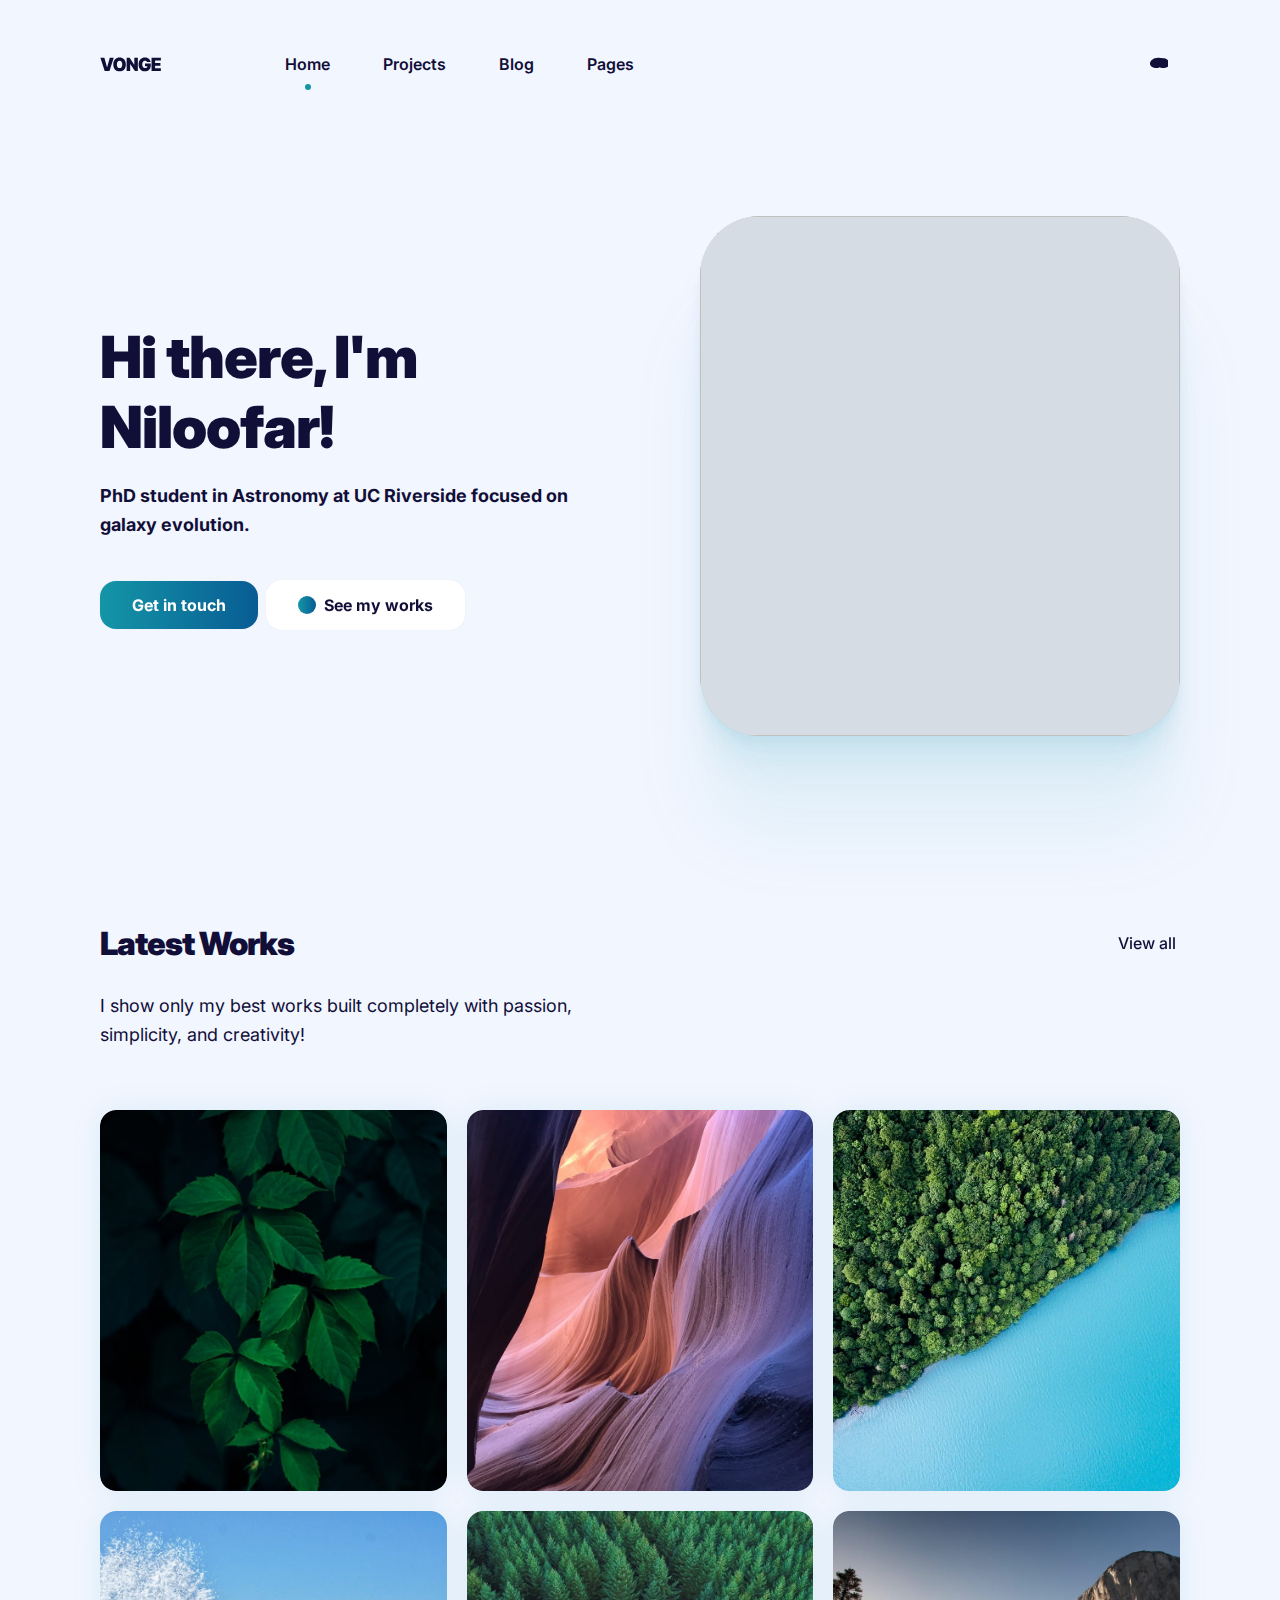
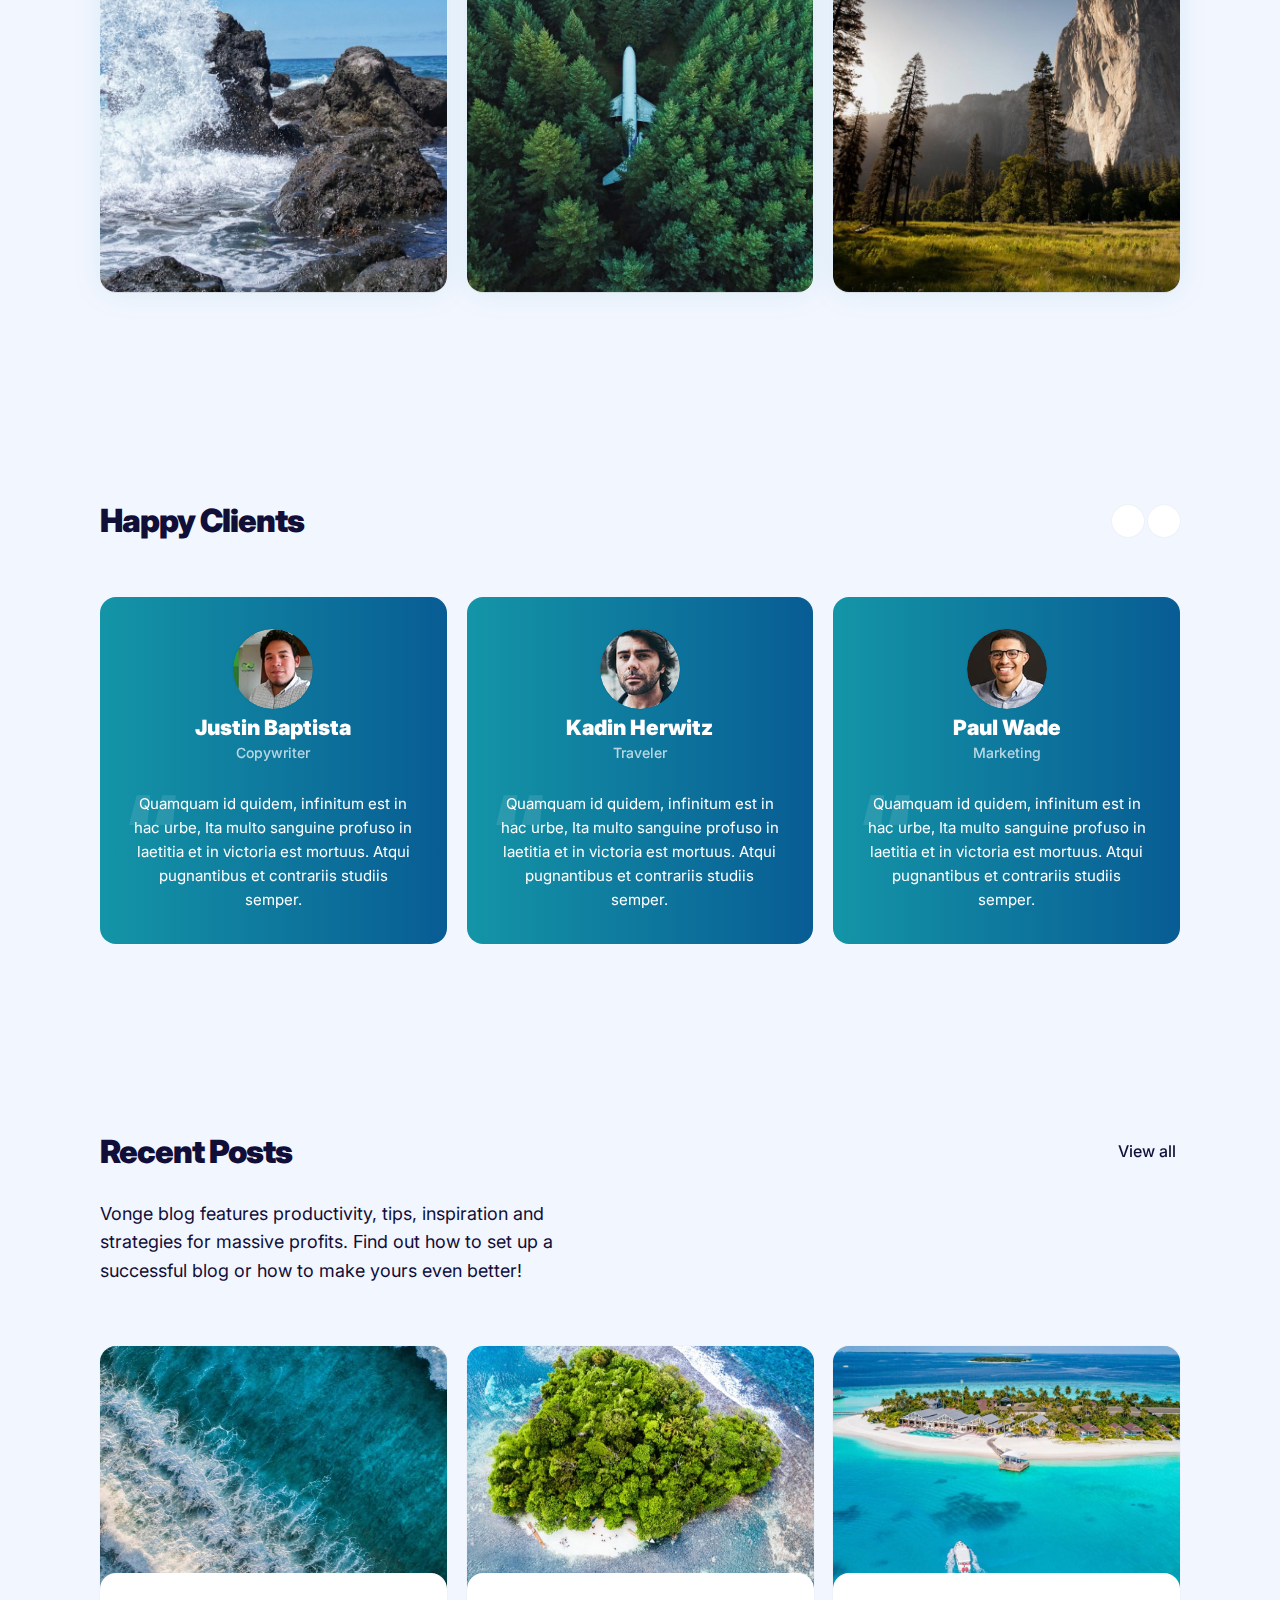
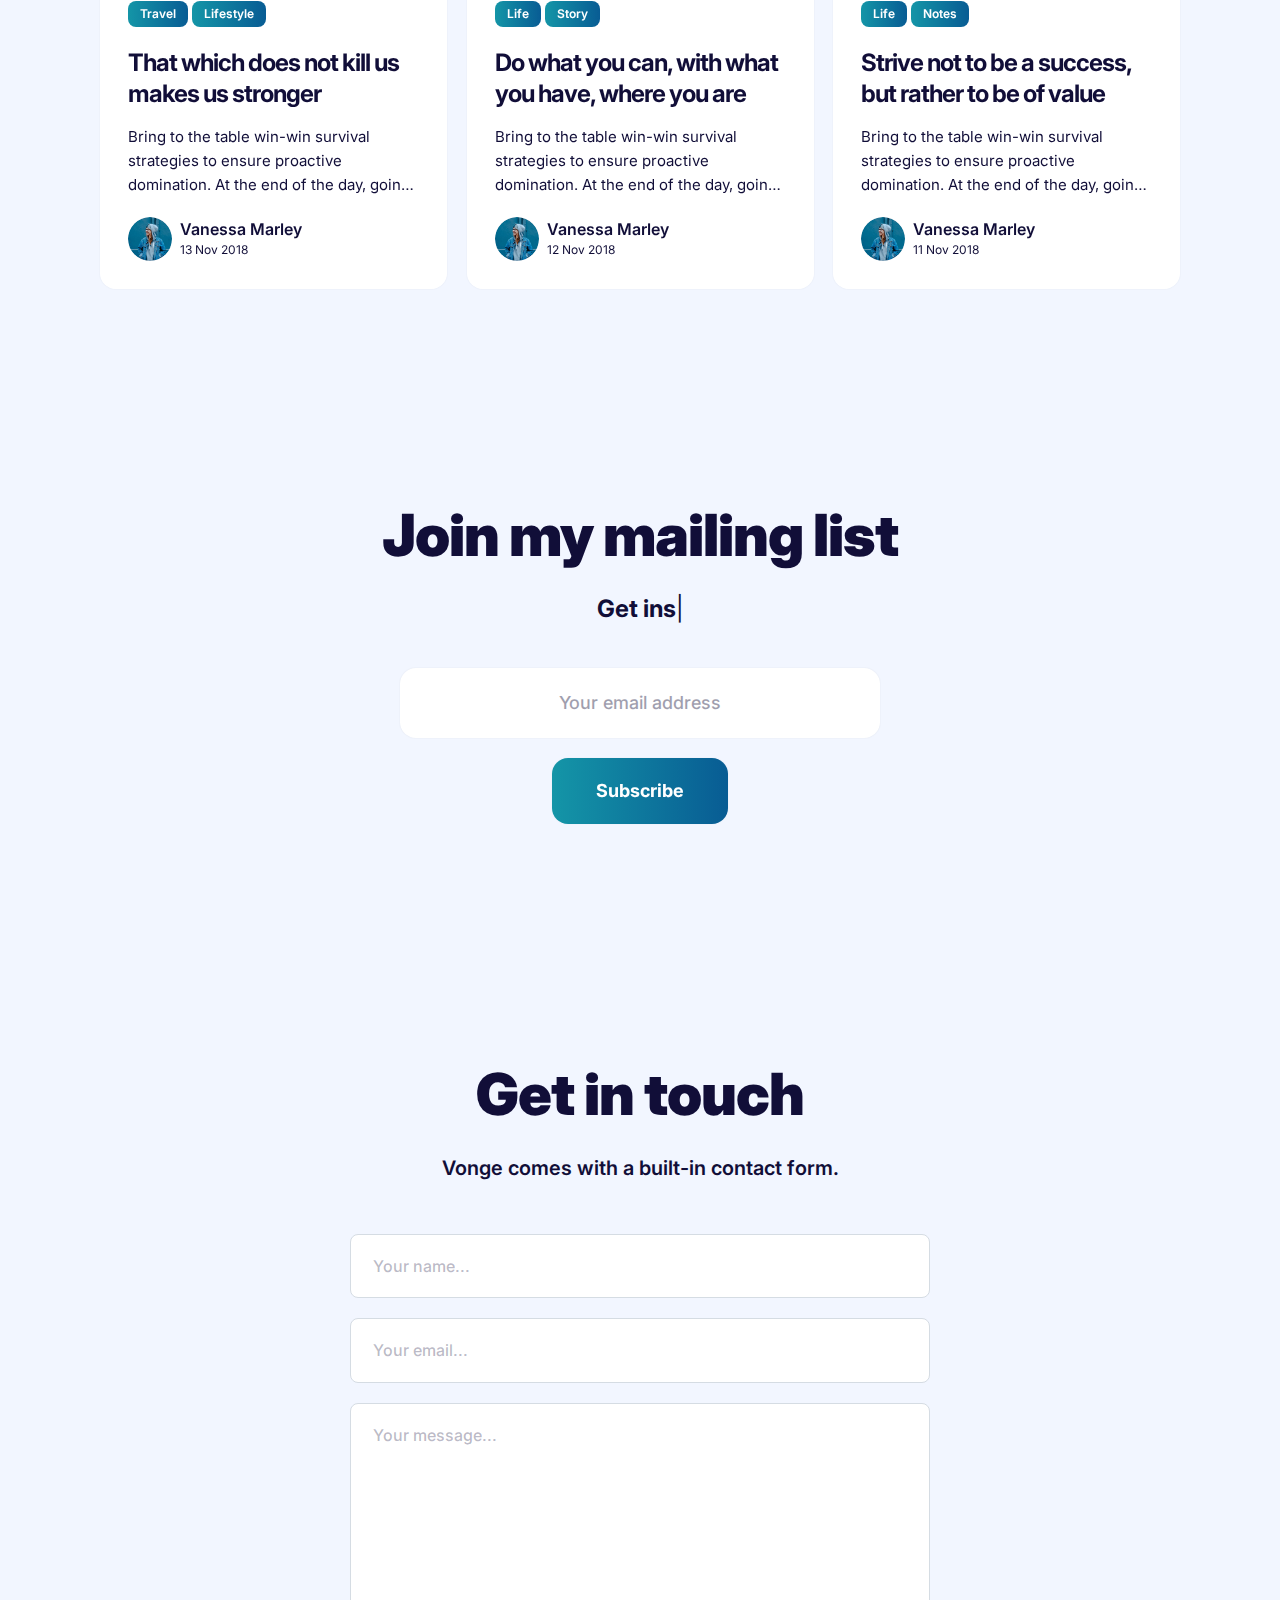
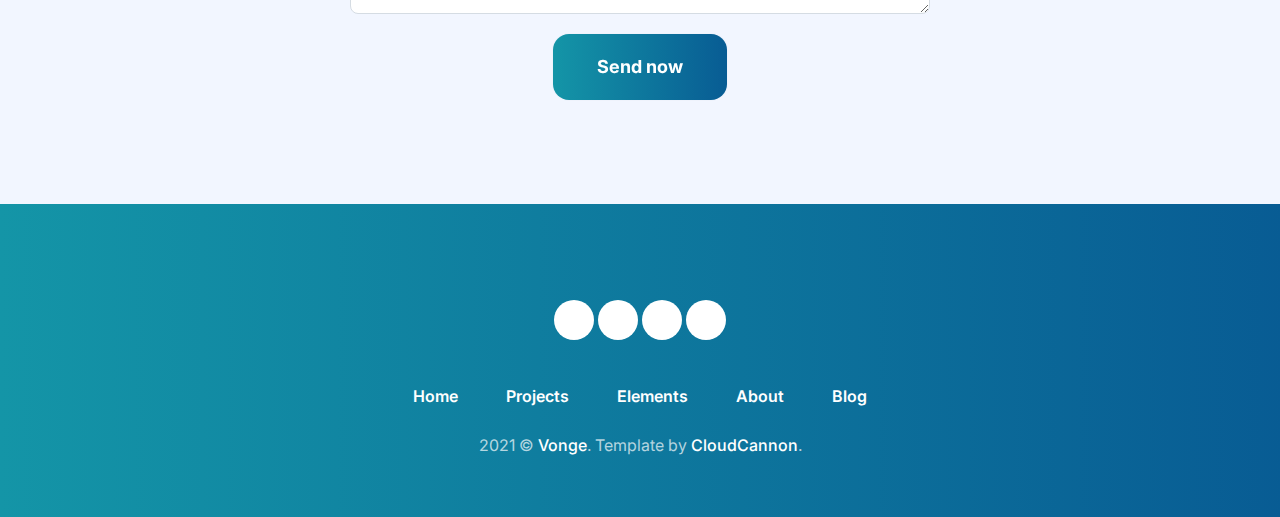
==== commit 7520724d: "Update index.html" ====
--- a/index.html
+++ b/index.html
@@ -119,13 +119,16 @@
       <a aria-label="youtube icon" class="social__link" href="https://youtube.com/" rel="noopener" target="_blank"><i class="ion ion-logo-youtube"></i></a>
     </li>
 
-  <li class="social__item">
-  <a aria-label="bluesky icon" class="social__link" href="https://bsky.app/profile/astroneal.bsky.social" target="_blank" rel="noopener">
-    <svg xmlns="http://www.w3.org/2000/svg" width="20" height="20" viewBox="0 0 72 72" fill="currentColor" aria-hidden="true">
-      <path d="M36 12c-4.5-6-15.8-6.3-21.7 0-6.2 6.5-6.5 17.2 0 23.6l14.2 13.9c1.1 1 2.9 1 4 0l14.2-13.9c6.5-6.4 6.2-17.1 0-23.6-5.9-6.3-17.2-6-21.7 0zm0 18.5c2.7 0 5-2.3 5-5s-2.3-5-5-5-5 2.3-5 5 2.3 5 5 5z"/>
+    <li class="social__item">
+  <a aria-label="Bluesky icon" class="social__link" href="https://bsky.app/profile/astroneal.bsky.social" target="_blank" rel="noopener">
+    <svg xmlns="http://www.w3.org/2000/svg" viewBox="0 0 1000 1000" width="20" height="20" fill="currentColor" aria-hidden="true">
+      <path d="M500,183c-49,0-100.9,8.5-156.7,25.4C225.6,248.1,99.4,352.3,99.4,478c0,122.7,132.8,223.7,296.3,223.7
+        c70.2,0,134.7-15.3,190.7-43.1c56,27.8,120.5,43.1,190.7,43.1c163.5,0,296.3-101,296.3-223.7c0-125.7-126.2-229.9-243.9-269.6
+        C600.9,191.5,549,183,500,183z"/>
     </svg>
   </a>
 </li>
+
 
 
     
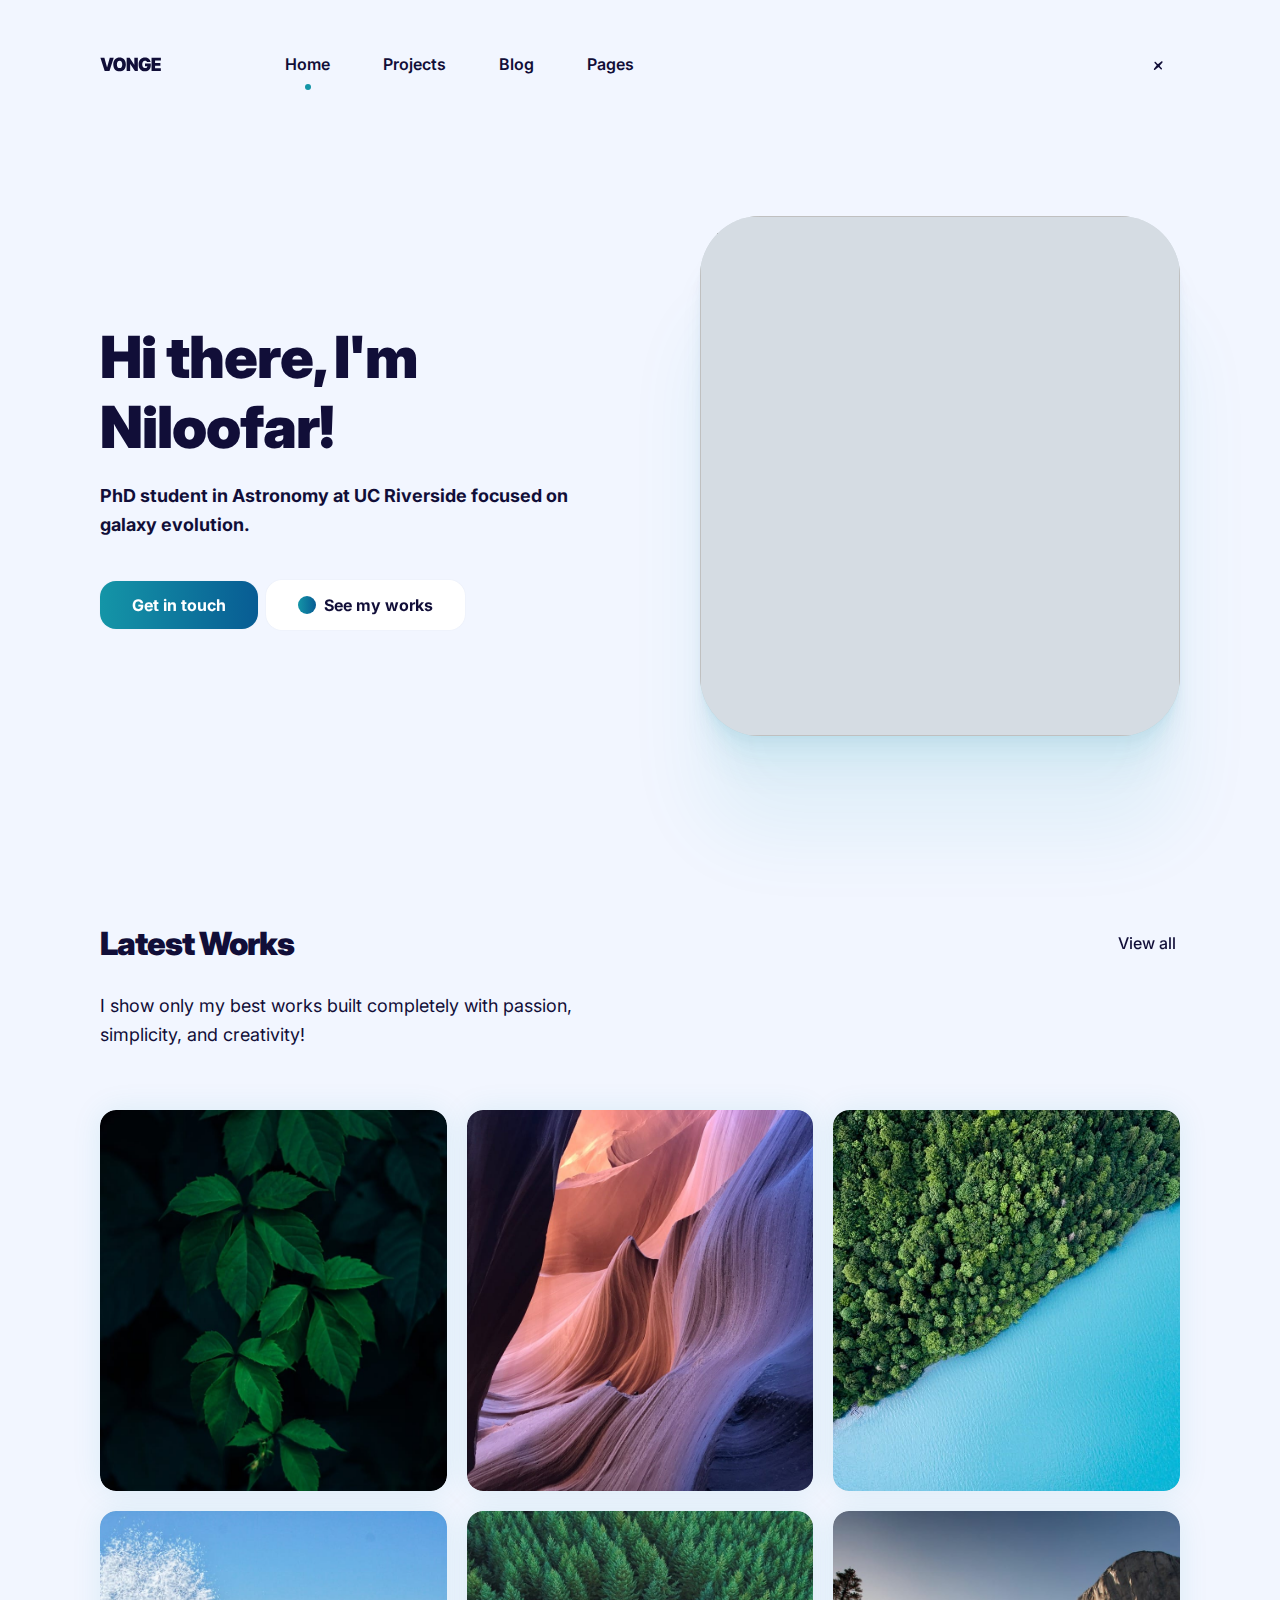
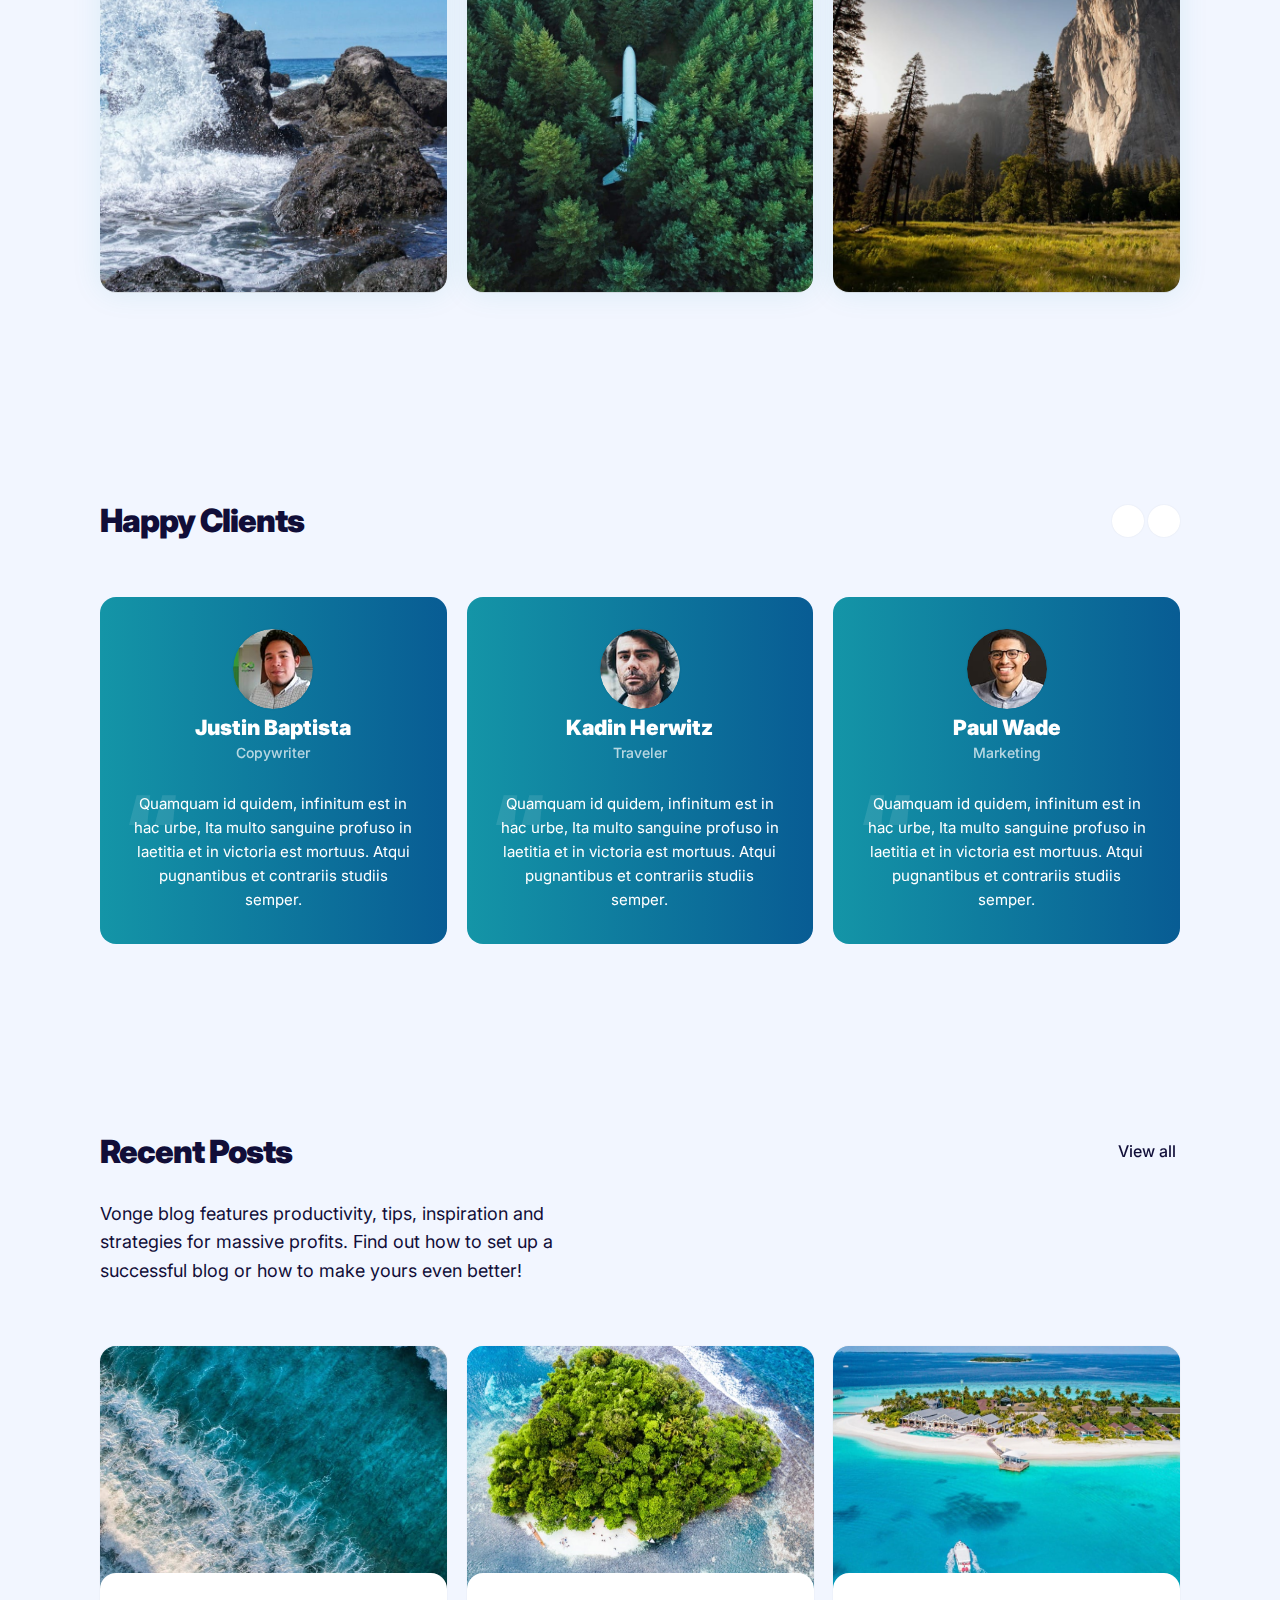
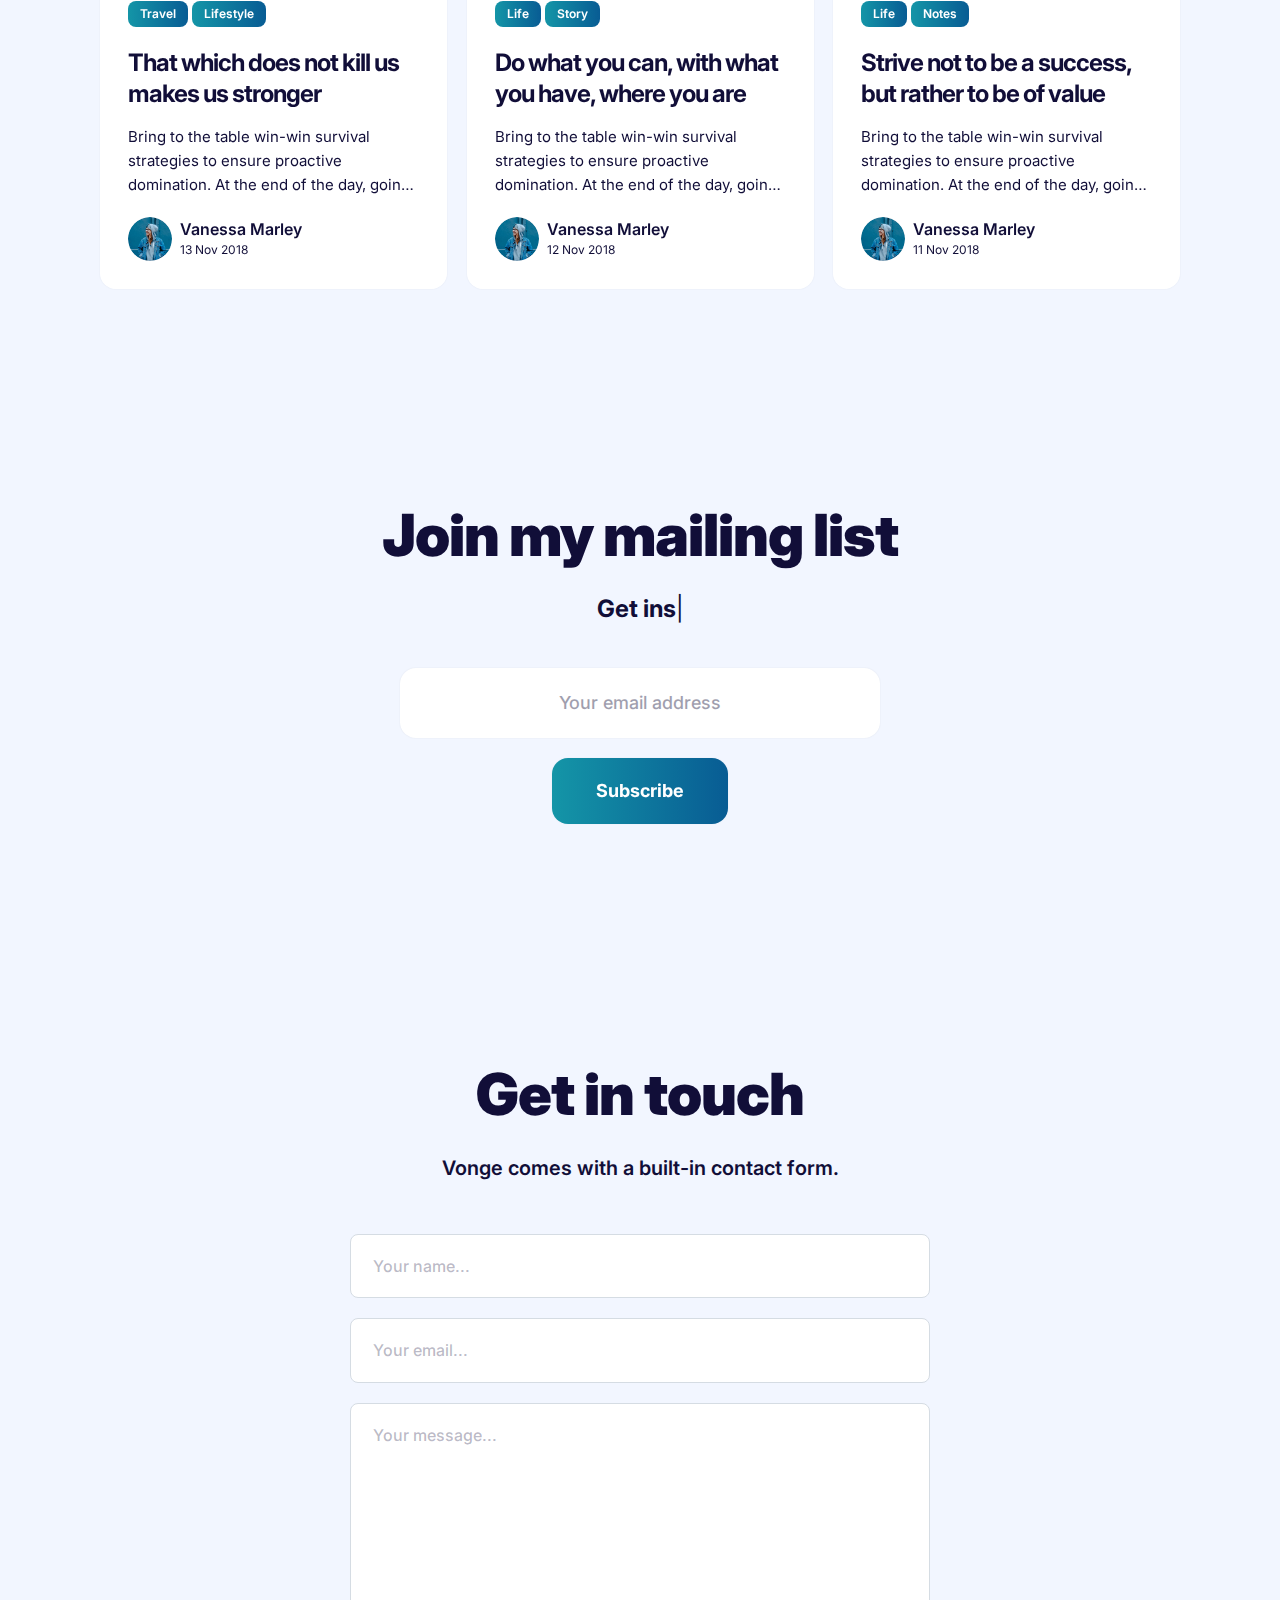
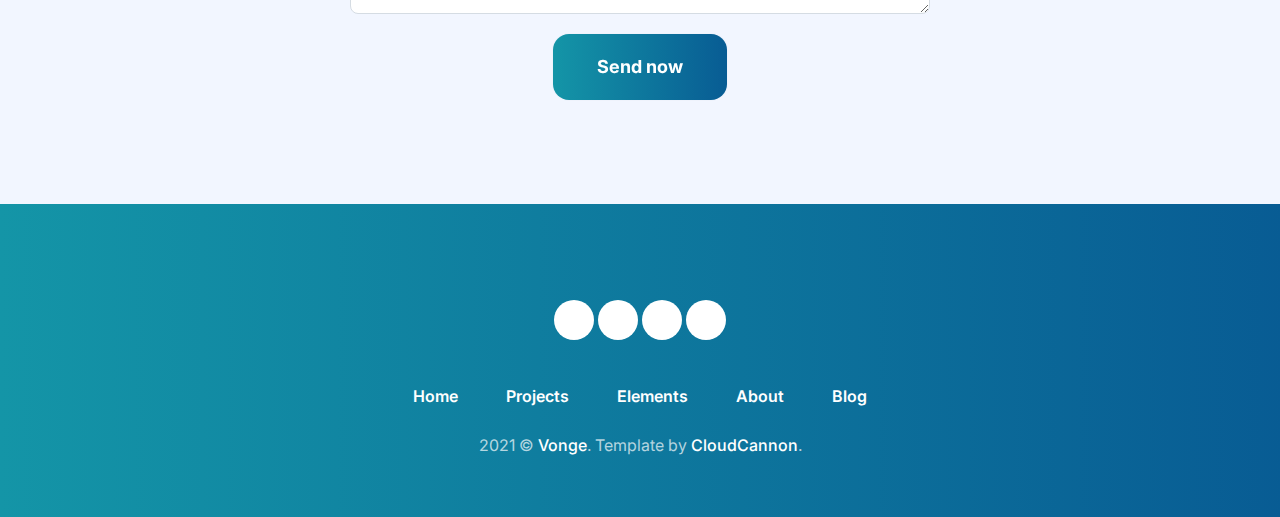
==== commit d5b4af5a: "Update index.html" ====
--- a/index.html
+++ b/index.html
@@ -121,13 +121,12 @@
 
     <li class="social__item">
   <a aria-label="Bluesky icon" class="social__link" href="https://bsky.app/profile/astroneal.bsky.social" target="_blank" rel="noopener">
-    <svg xmlns="http://www.w3.org/2000/svg" viewBox="0 0 1000 1000" width="20" height="20" fill="currentColor" aria-hidden="true">
-      <path d="M500,183c-49,0-100.9,8.5-156.7,25.4C225.6,248.1,99.4,352.3,99.4,478c0,122.7,132.8,223.7,296.3,223.7
-        c70.2,0,134.7-15.3,190.7-43.1c56,27.8,120.5,43.1,190.7,43.1c163.5,0,296.3-101,296.3-223.7c0-125.7-126.2-229.9-243.9-269.6
-        C600.9,191.5,549,183,500,183z"/>
+    <svg xmlns="http://www.w3.org/2000/svg" viewBox="0 0 256 256" width="20" height="20" fill="currentColor">
+      <path d="M170.2 94.5c4.3-3.6 10.4-3.3 14.2 0.5 3.8 3.8 4.1 9.9 0.5 14.2l-32.8 39.5c-1.9 2.3-1.8 5.6 0.3 7.7l24.6 24.6c3.8 3.8 3.8 10 0 13.8-3.8 3.8-10 3.8-13.8 0l-24.6-24.6c-2.1-2.1-5.4-2.2-7.7-0.3l-39.5 32.8c-4.3 3.6-10.4 3.3-14.2-0.5-3.8-3.8-4.1-9.9-0.5-14.2l32.8-39.5c1.9-2.3 1.8-5.6-0.3-7.7l-24.6-24.6c-3.8-3.8-3.8-10 0-13.8 3.8-3.8 10-3.8 13.8 0l24.6 24.6c2.1 2.1 5.4 2.2 7.7 0.3l39.5-32.8z"/>
     </svg>
   </a>
 </li>
+
 
 
 
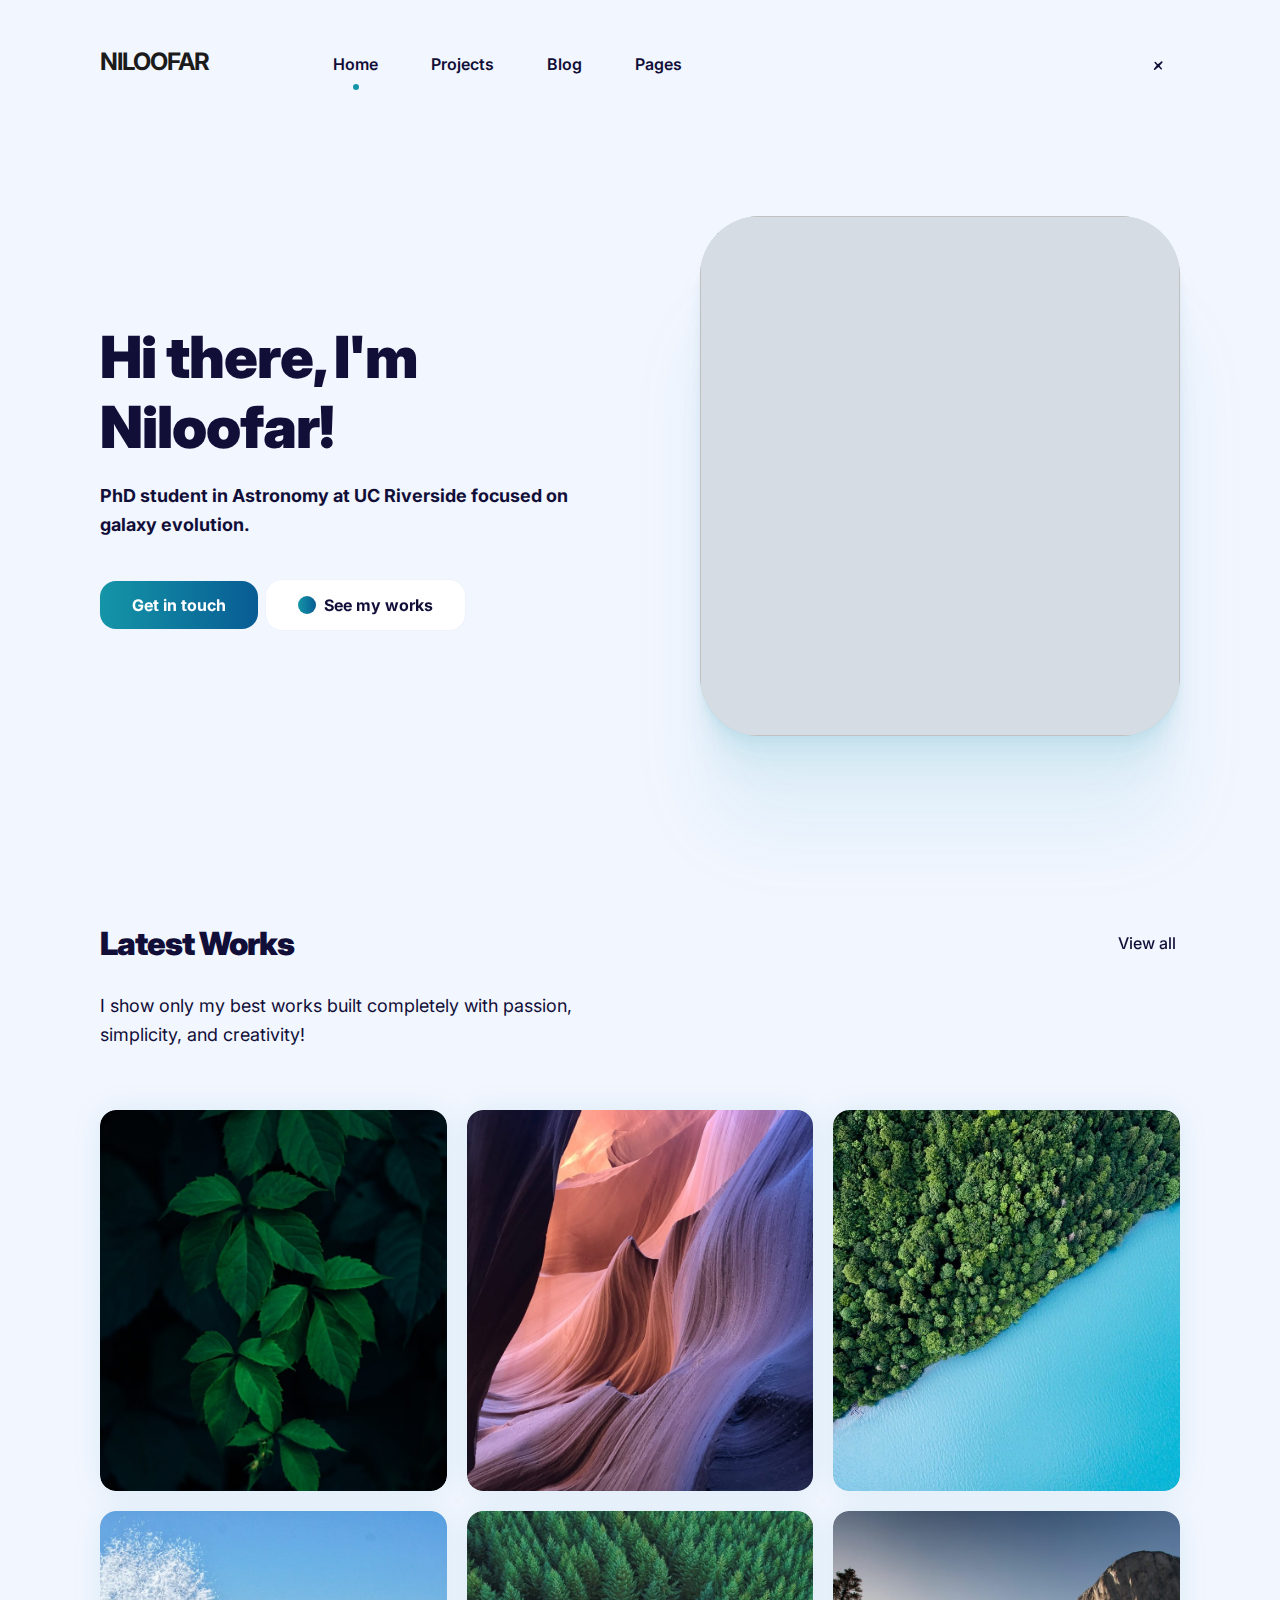
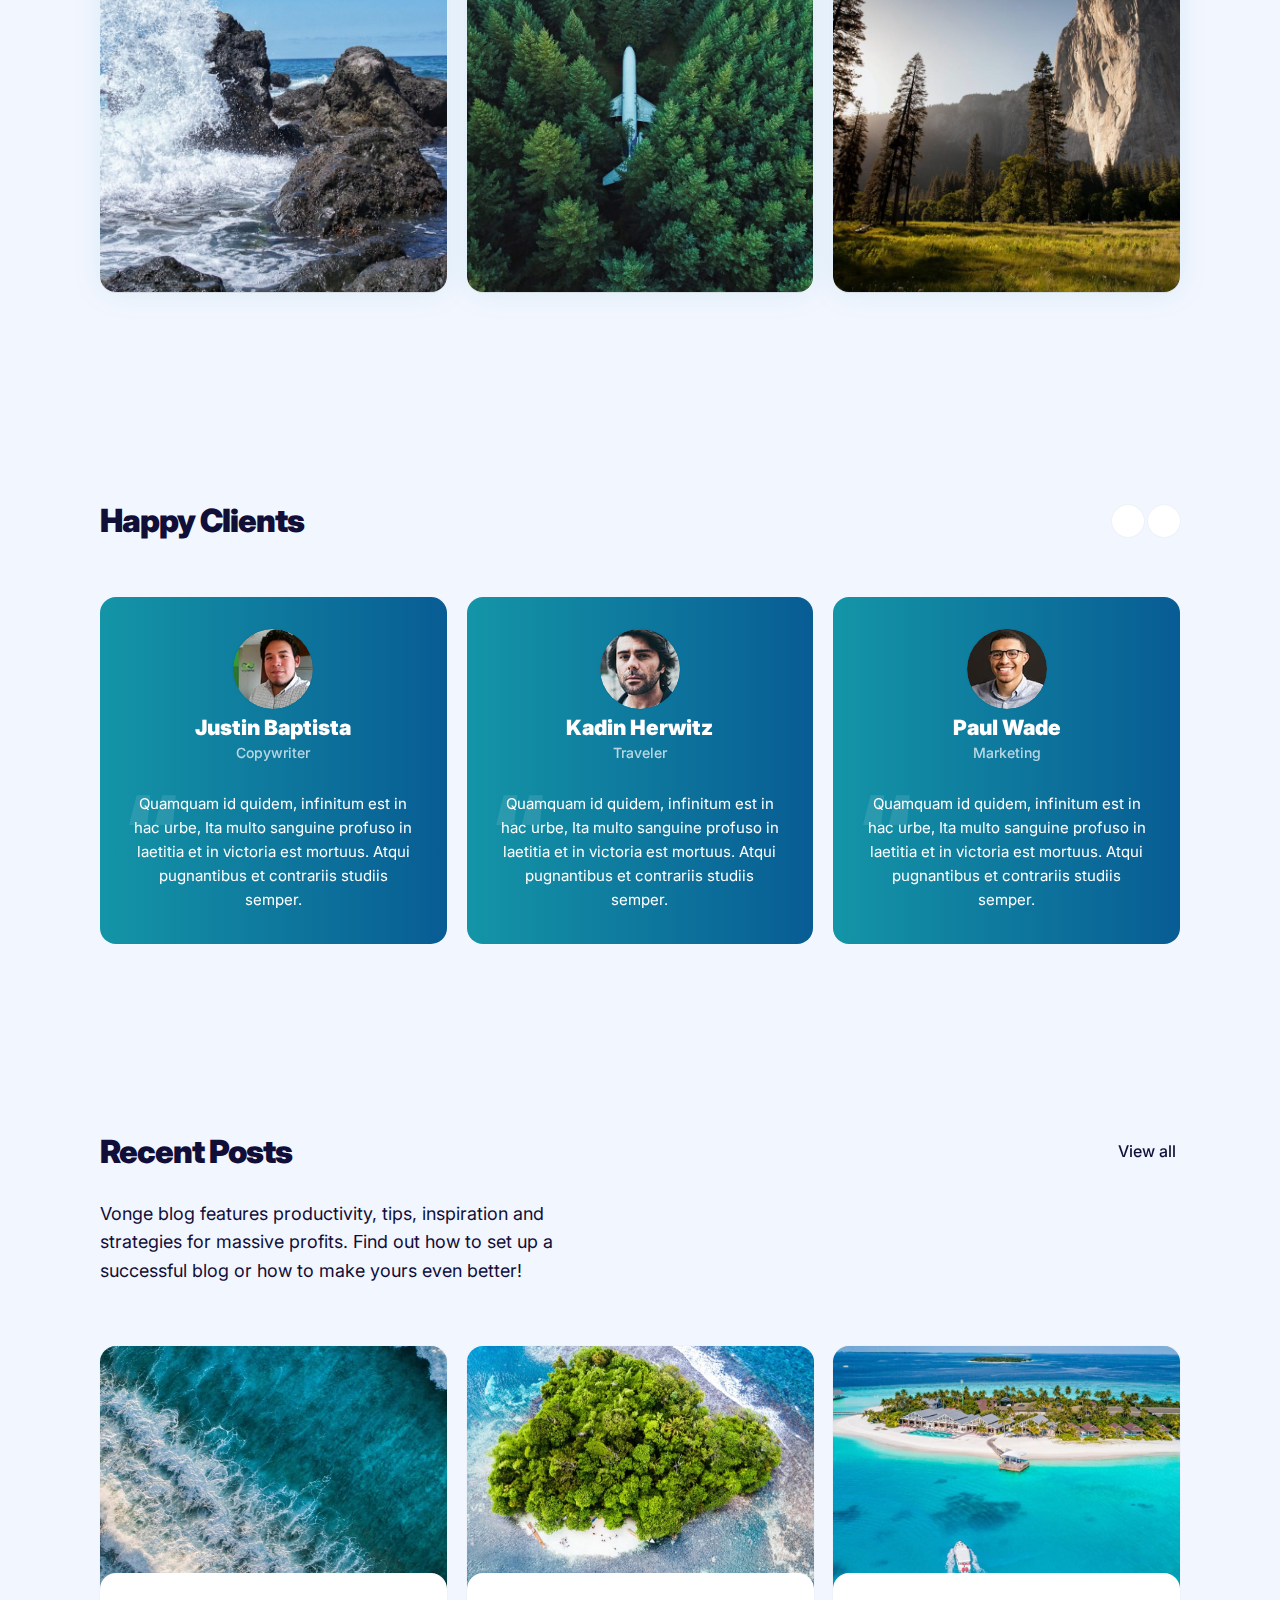
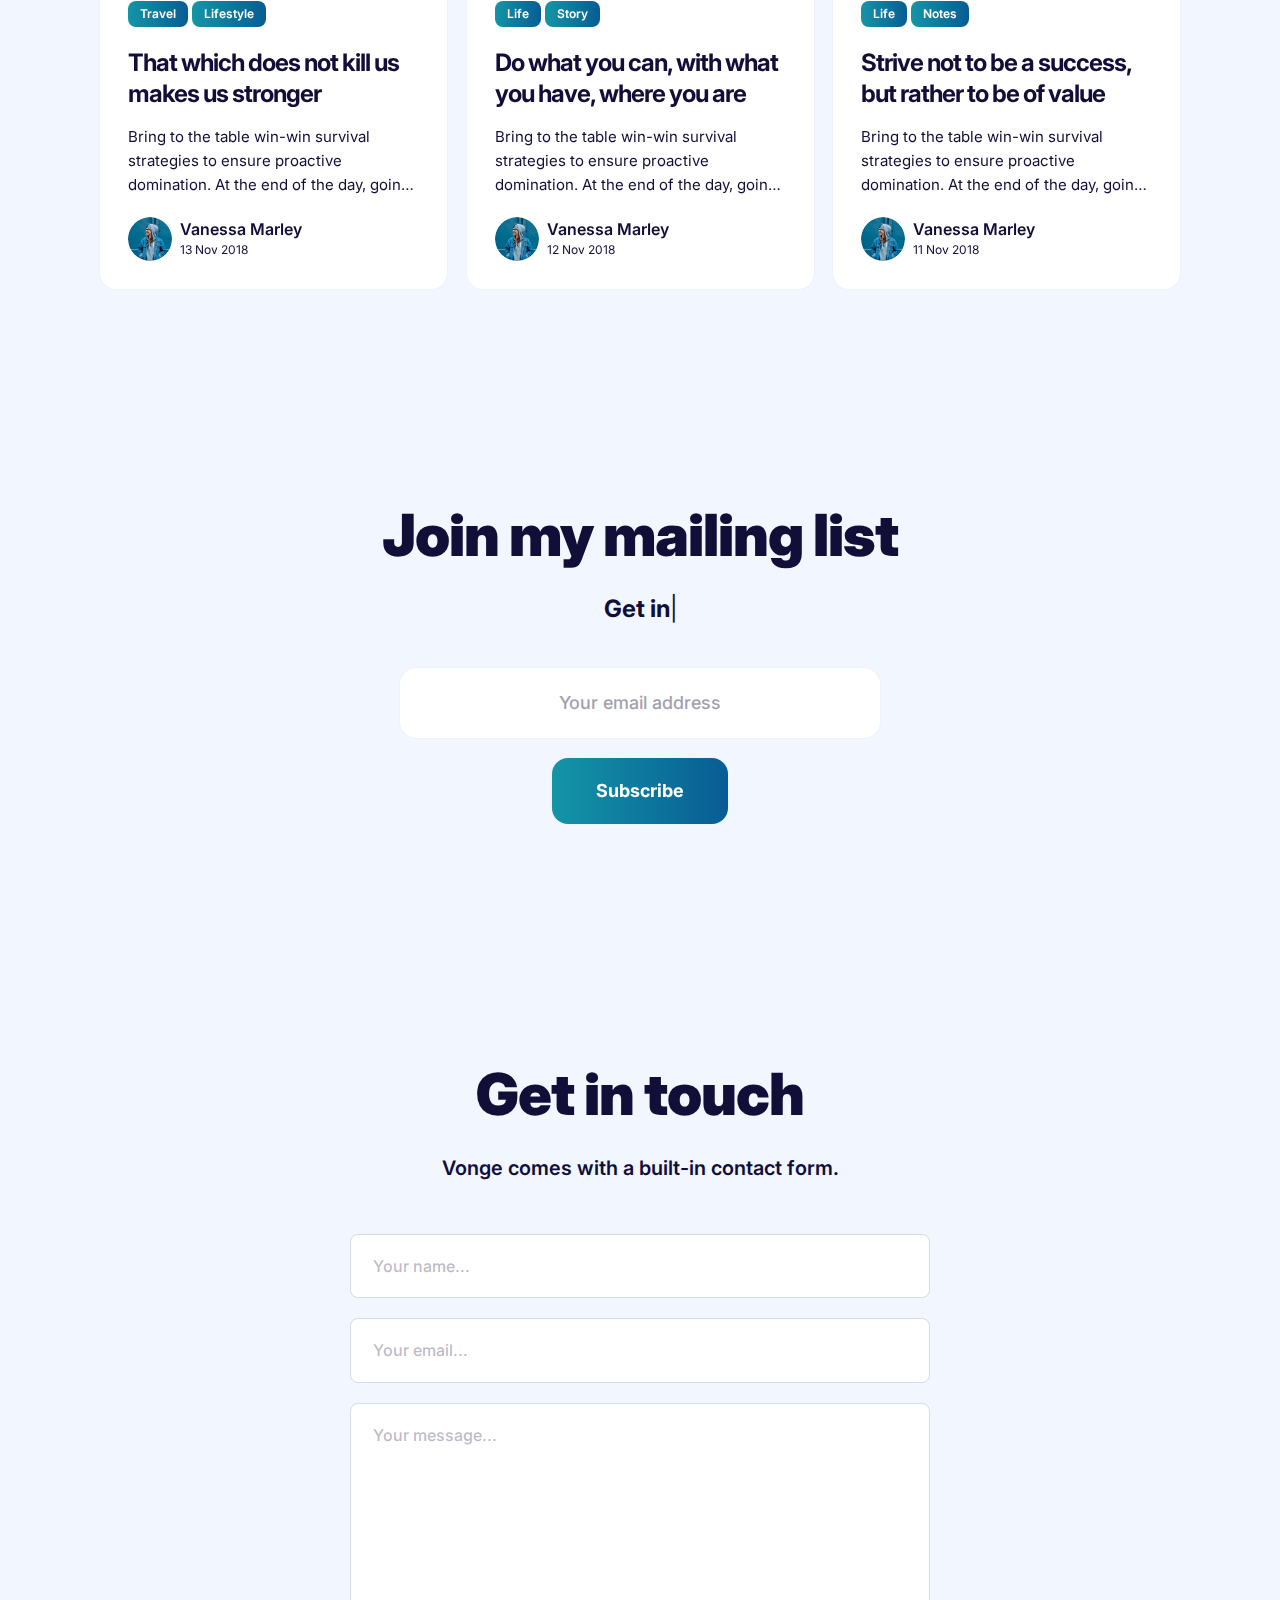
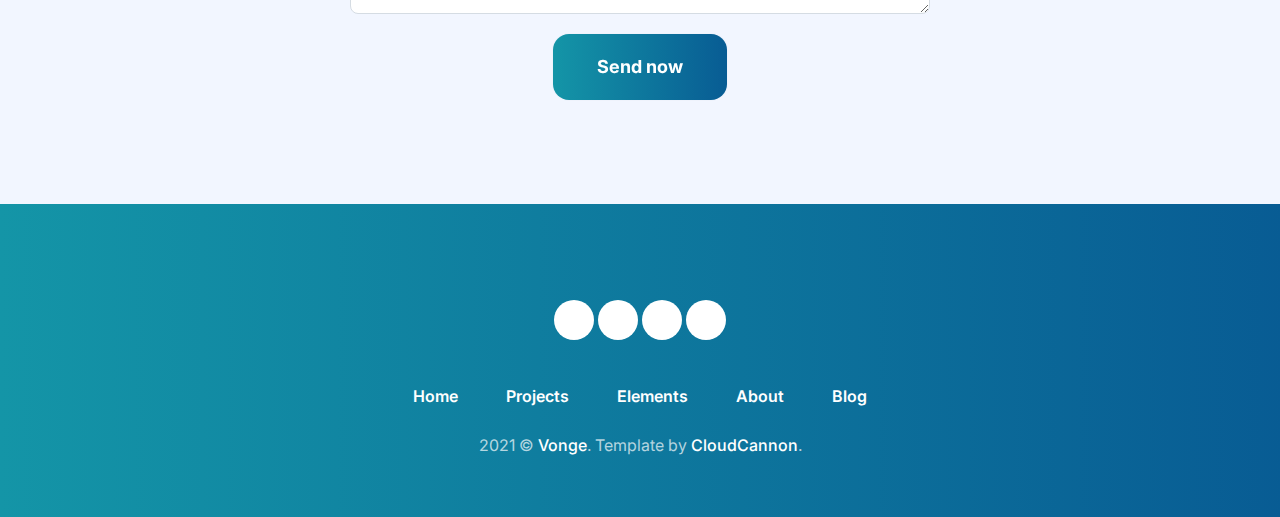
==== commit 8291a521: "Update index.html" ====
--- a/index.html
+++ b/index.html
@@ -41,13 +41,16 @@
     <div class="row">
       <div class="c-header__inner">
 
-        <div class="logo">
+<!--         <div class="logo">
           <a class="logo__link" href="index.html">
           
             <img alt="Vonge" class="logo__image" data-cms-original-src="/images/logo.svg" src="images/logo3c0c.svg?_cchid=b3760cc343008be537c7a67b3ef3ce02">
           
           </a>
-        </div>
+        </div> -->
+<div class="logo">
+  <a class="logo__link" href="index.html" style="font-weight: bold; font-size: 1.5rem; color: #1b1b1b;">Niloofar</a>
+</div>
 
         <nav class="main-nav">
           <div class="main-nav__box">
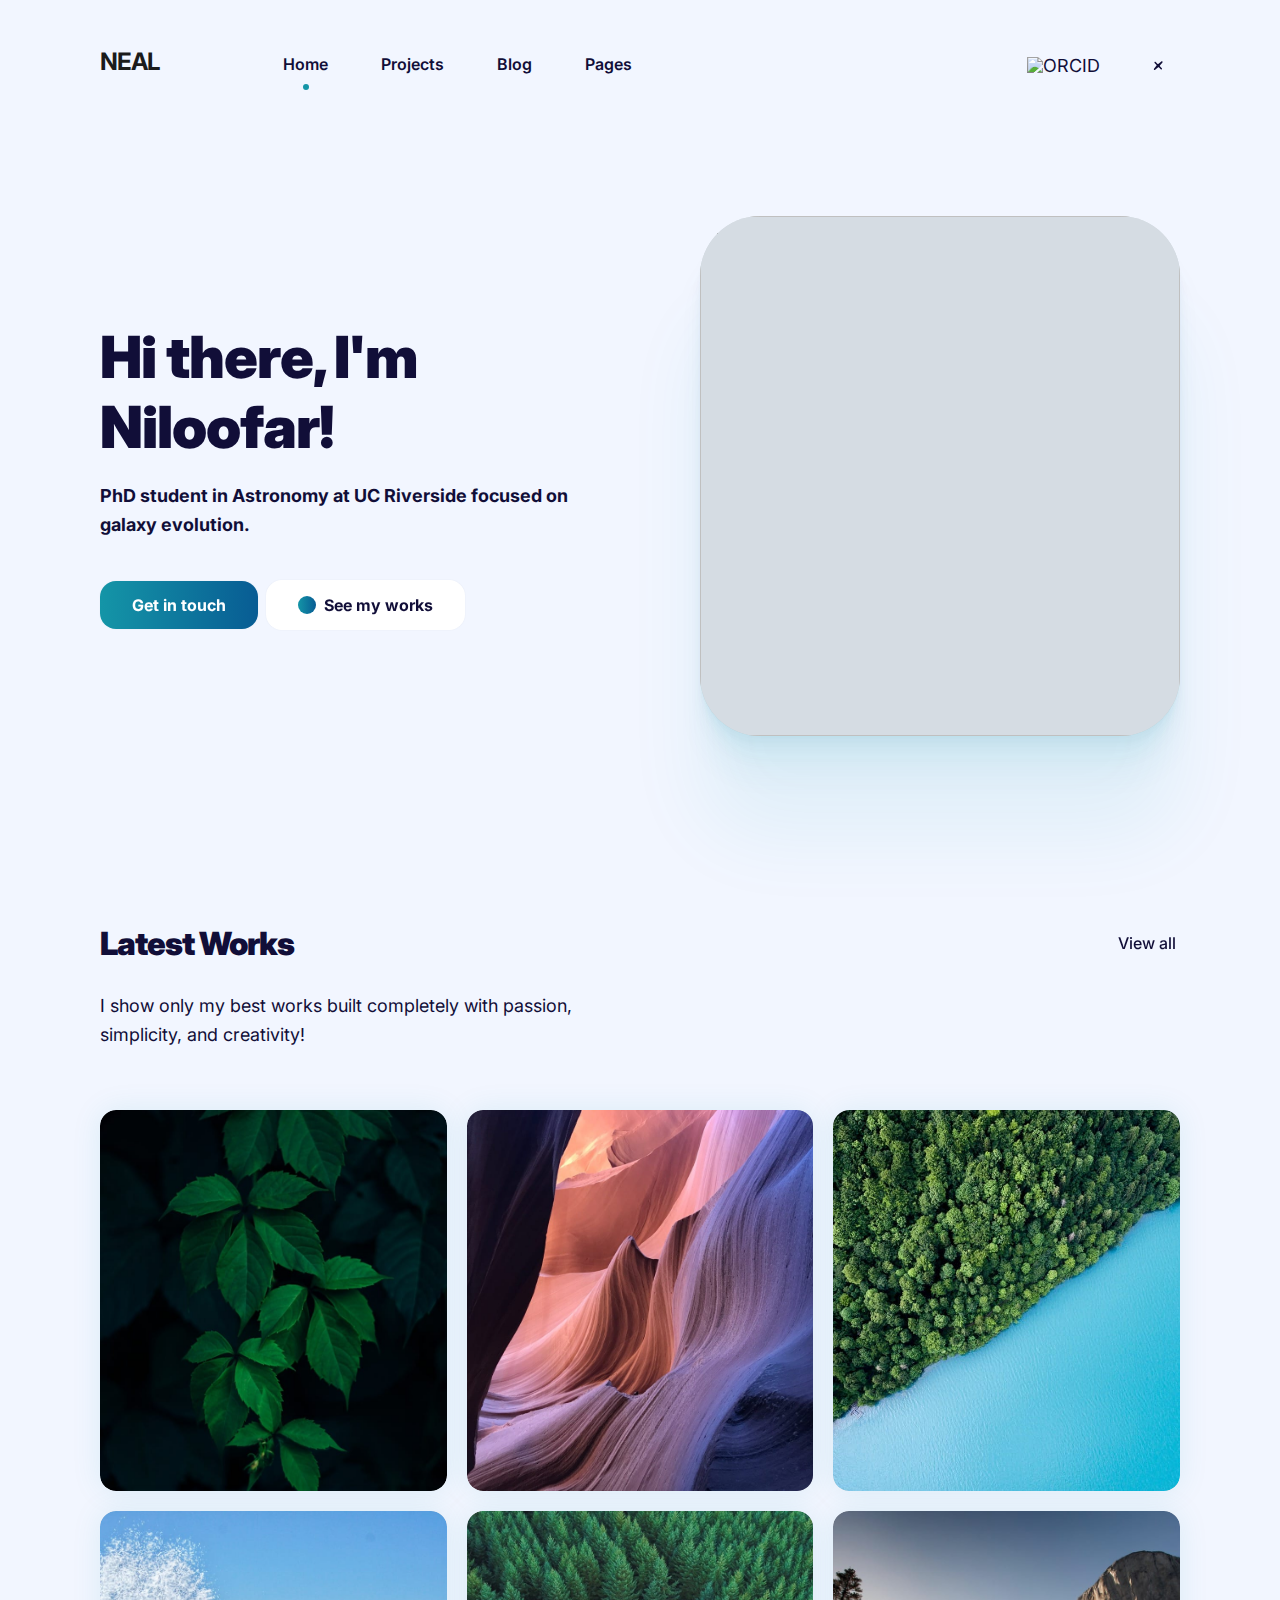
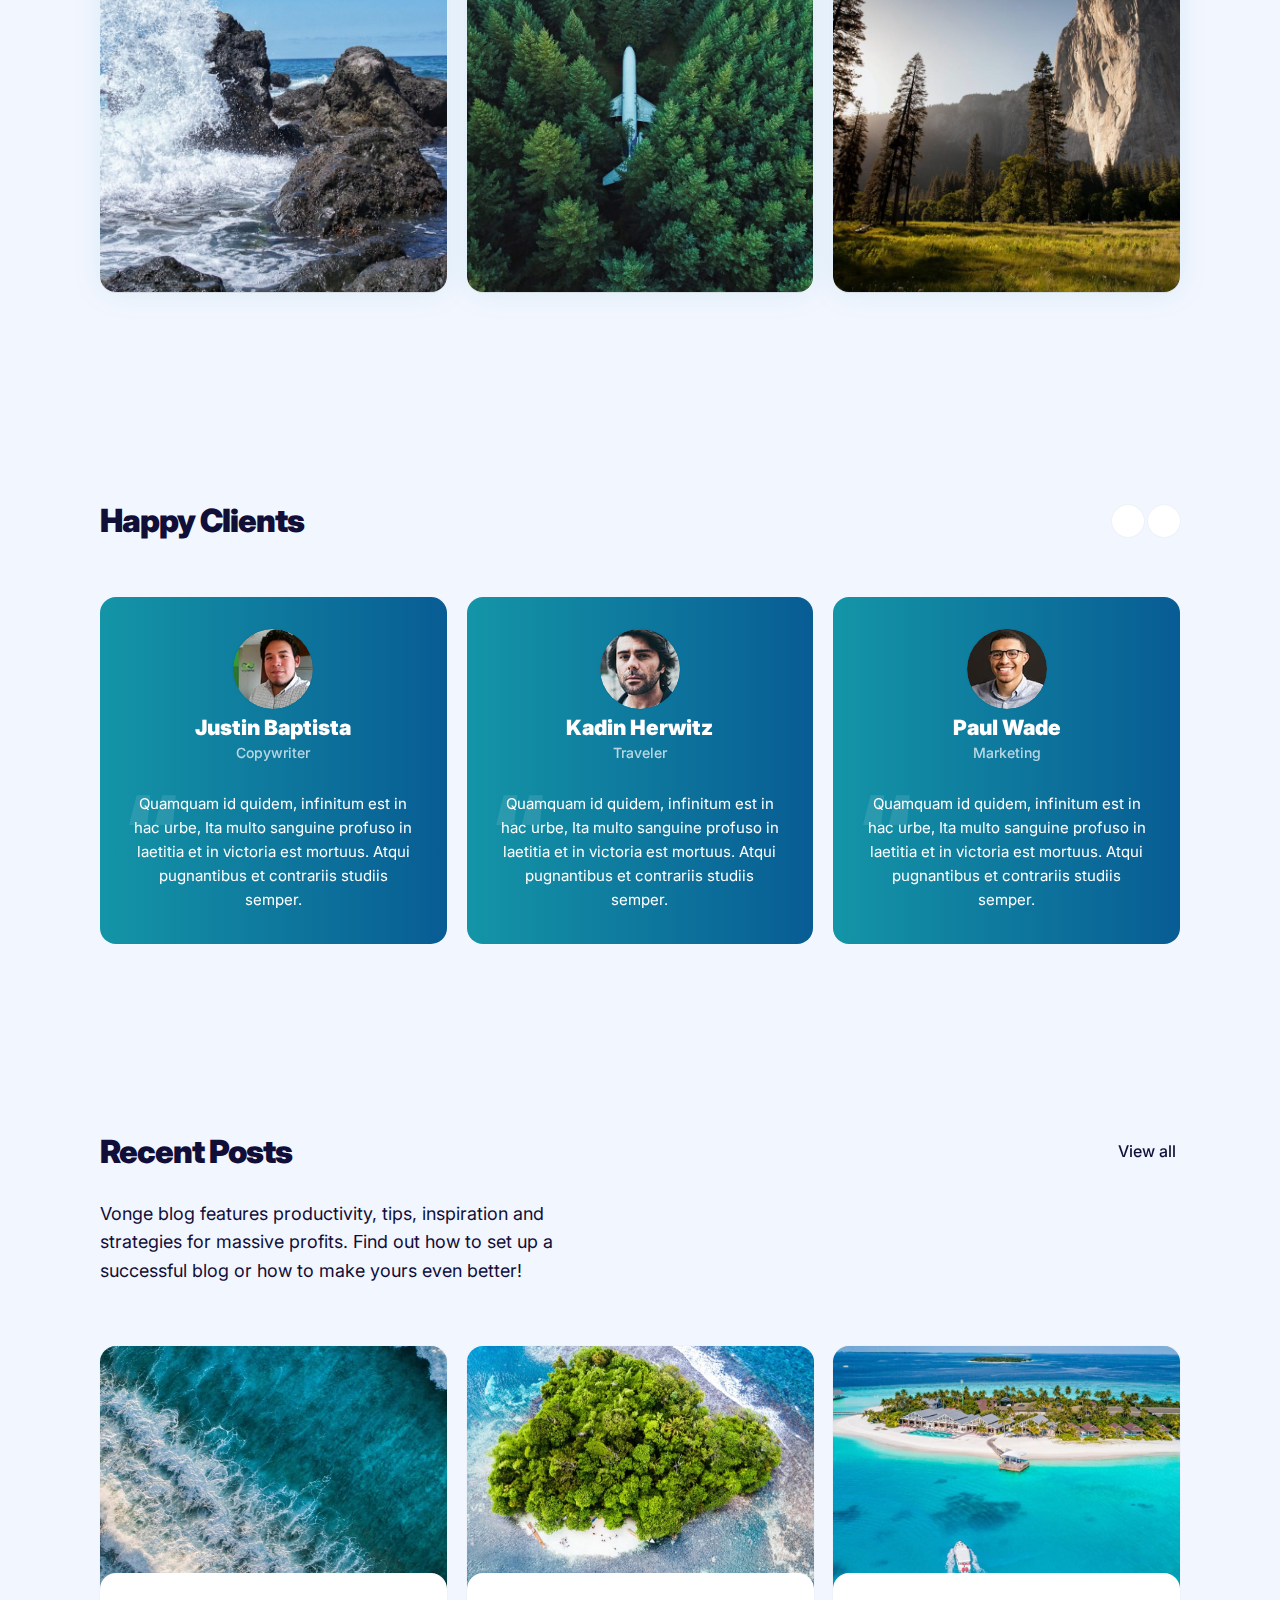
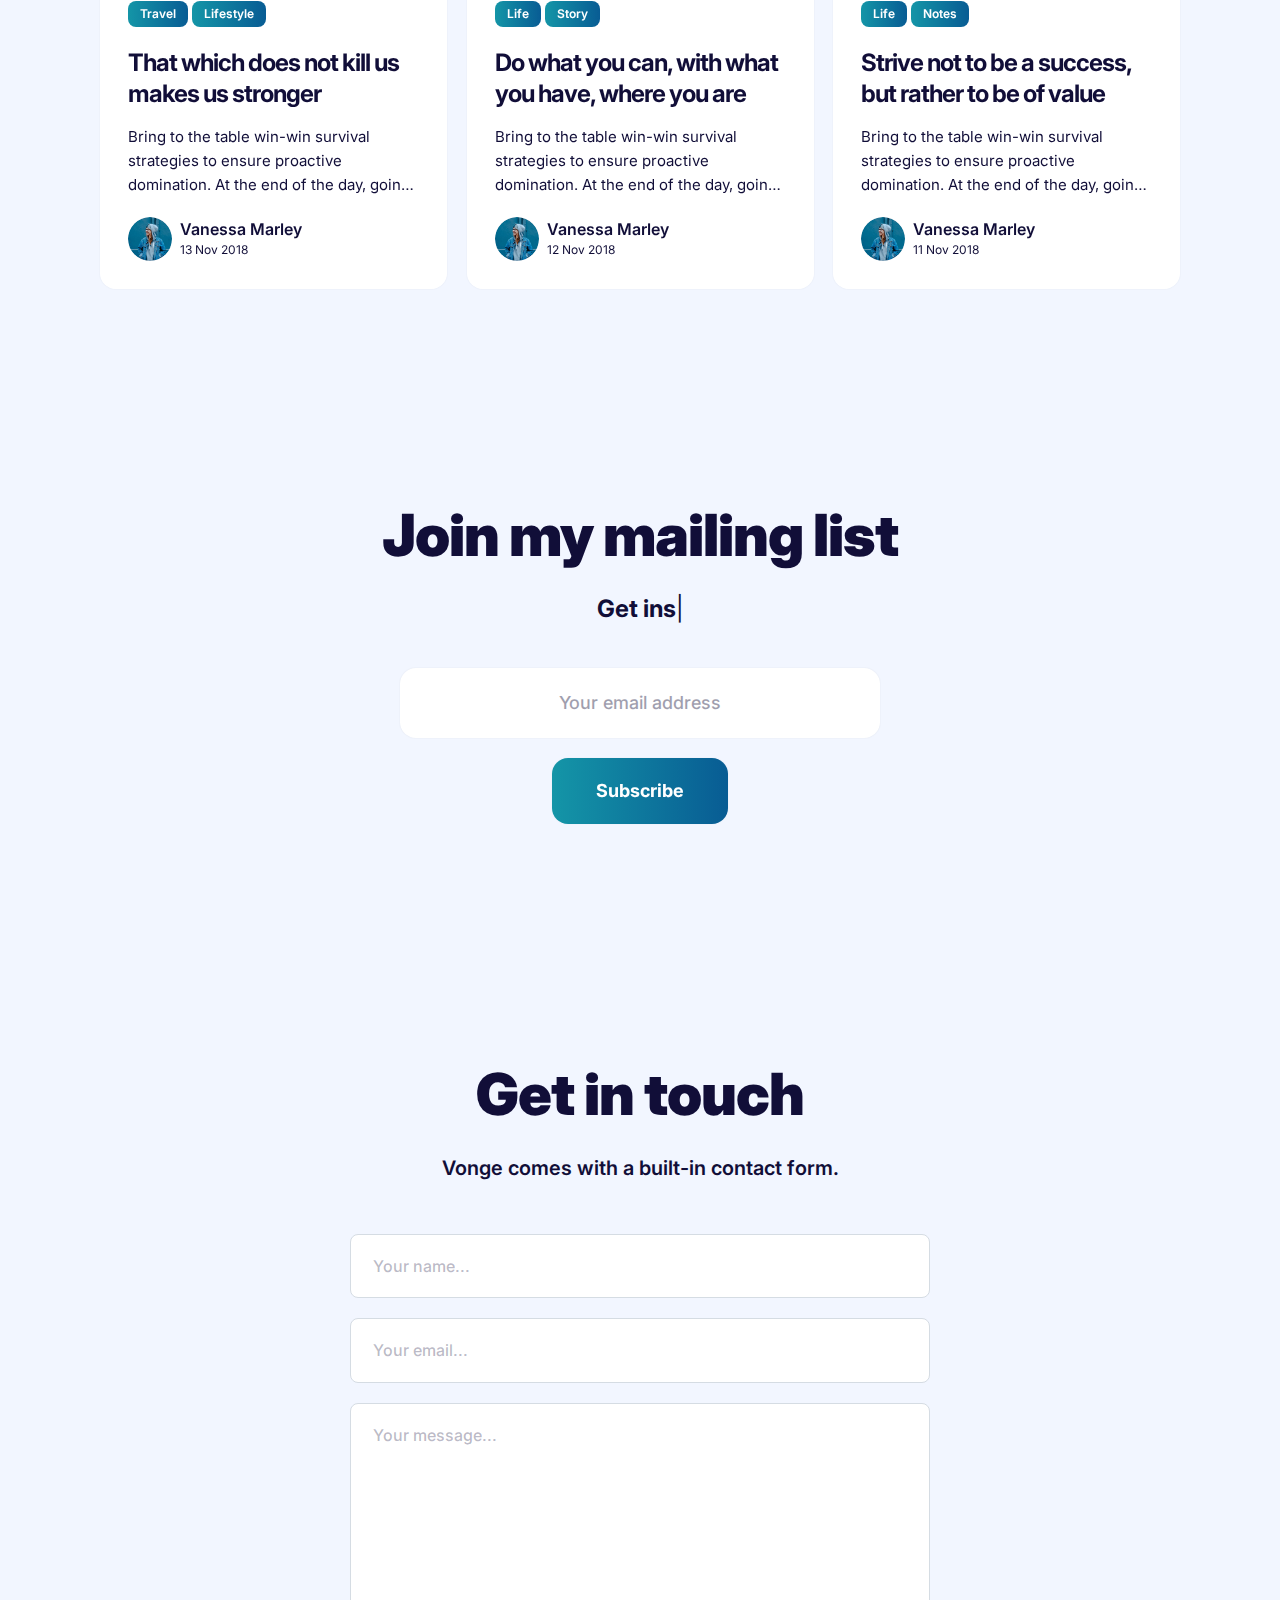
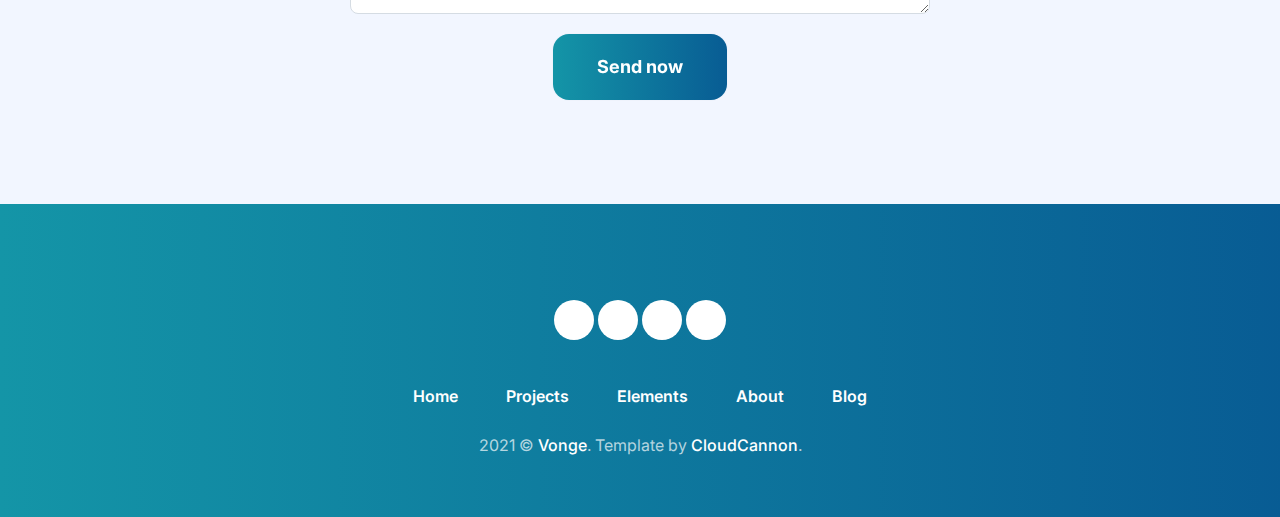
==== commit 395ac449: "Update index.html" ====
--- a/index.html
+++ b/index.html
@@ -49,7 +49,7 @@
           </a>
         </div> -->
 <div class="logo">
-  <a class="logo__link" href="index.html" style="font-weight: bold; font-size: 1.5rem; color: #1b1b1b;">Niloofar</a>
+  <a class="logo__link" href="index.html" style="font-weight: bold; font-size: 1.5rem; color: #1b1b1b;">Neal</a>
 </div>
 
         <nav class="main-nav">
@@ -103,7 +103,7 @@
           <!--bookshop-live meta(version="3.9.0" baseurl="" title="Vonge") -->
 <!--bookshop-live name(social-link.jekyll.html) params() context() -->
 
-<div class="social">
+<!-- <div class="social">
   <ul class="social__list list-reset">
     
     <li class="social__item">
@@ -136,7 +136,69 @@
     
   </ul>
 </div>
-
+ -->
+<div class="social">
+  <ul class="social__list list-reset">
+
+    <!-- Email -->
+    <li class="social__item">
+      <a aria-label="email icon" class="social__link" href="mailto:your@email.com" target="_blank" rel="noopener">
+        <i class="ion ion-md-mail"></i>
+      </a>
+    </li>
+
+    <!-- Twitter -->
+    <li class="social__item">
+      <a aria-label="twitter icon" class="social__link" href="https://twitter.com/yourhandle" target="_blank" rel="noopener">
+        <i class="ion ion-logo-twitter"></i>
+      </a>
+    </li>
+
+    <!-- Google Scholar -->
+    <li class="social__item">
+      <a aria-label="Google Scholar icon" class="social__link" href="https://scholar.google.com/citations?user=56j-z2MAAAAJ&hl=en" target="_blank" rel="noopener">
+        <i class="ion ion-md-school"></i>
+      </a>
+    </li>
+
+    <!-- GitHub -->
+    <li class="social__item">
+      <a aria-label="github icon" class="social__link" href="https://github.com/NiloofarSharei" target="_blank" rel="noopener">
+        <i class="ion ion-logo-github"></i>
+      </a>
+    </li>
+
+    <!-- ORCID -->
+    <li class="social__item">
+      <a aria-label="orcid icon" class="social__link" href="https://orcid.org/0009-0009-9776-6849" target="_blank" rel="noopener">
+        <img src="https://upload.wikimedia.org/wikipedia/commons/0/06/ORCID_iD.svg" alt="ORCID" style="height: 20px; vertical-align: middle;">
+      </a>
+    </li>
+
+    <!-- LinkedIn -->
+    <li class="social__item">
+      <a aria-label="linkedin icon" class="social__link" href="https://www.linkedin.com/in/niloofar-sharei/" target="_blank" rel="noopener">
+        <i class="ion ion-logo-linkedin"></i>
+      </a>
+    </li>
+
+    <!-- Bluesky -->
+    <li class="social__item">
+      <a aria-label="Bluesky icon" class="social__link" href="https://bsky.app/profile/astroneal.bsky.social" target="_blank" rel="noopener">
+        <svg xmlns="http://www.w3.org/2000/svg" viewBox="0 0 256 256" width="20" height="20" fill="currentColor">
+          <path d="M170.2 94.5c4.3-3.6 10.4-3.3 14.2 0.5 3.8 3.8 4.1 9.9 0.5 14.2l-32.8 39.5c-1.9 2.3-1.8 5.6 0.3 7.7l24.6 24.6c3.8 3.8 3.8 10 0 13.8-3.8 3.8-10 3.8-13.8 0l-24.6-24.6c-2.1-2.1-5.4-2.2-7.7-0.3l-39.5 32.8c-4.3 3.6-10.4 3.3-14.2-0.5-3.8-3.8-4.1-9.9-0.5-14.2l32.8-39.5c1.9-2.3 1.8-5.6-0.3-7.7l-24.6-24.6c-3.8-3.8-3.8-10 0-13.8 3.8-3.8 10-3.8 13.8 0l24.6 24.6c2.1 2.1 5.4 2.2 7.7 0.3l39.5-32.8z"/>
+        </svg>
+      </a>
+    </li>
+
+  </ul>
+</div>
+
+
+
+
+
+          
 <!--bookshop-live end-->
         </nav>
 
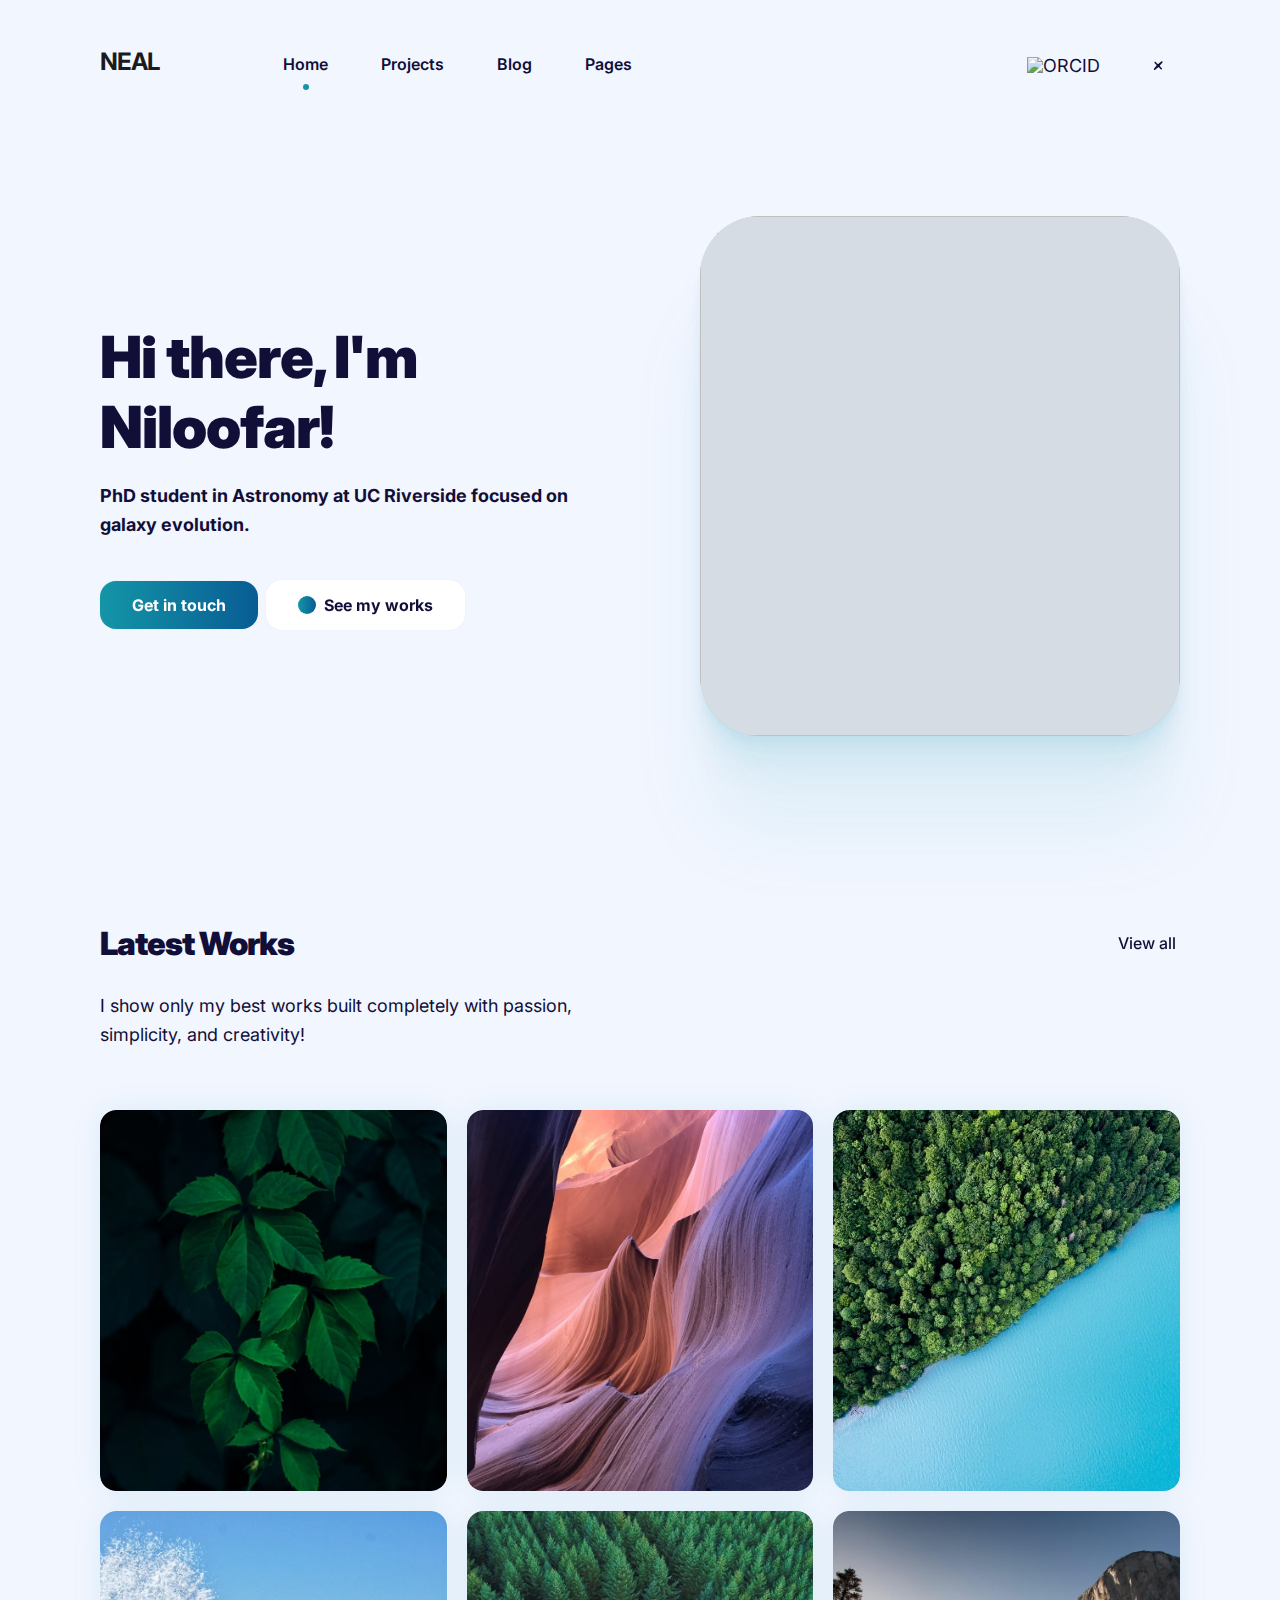
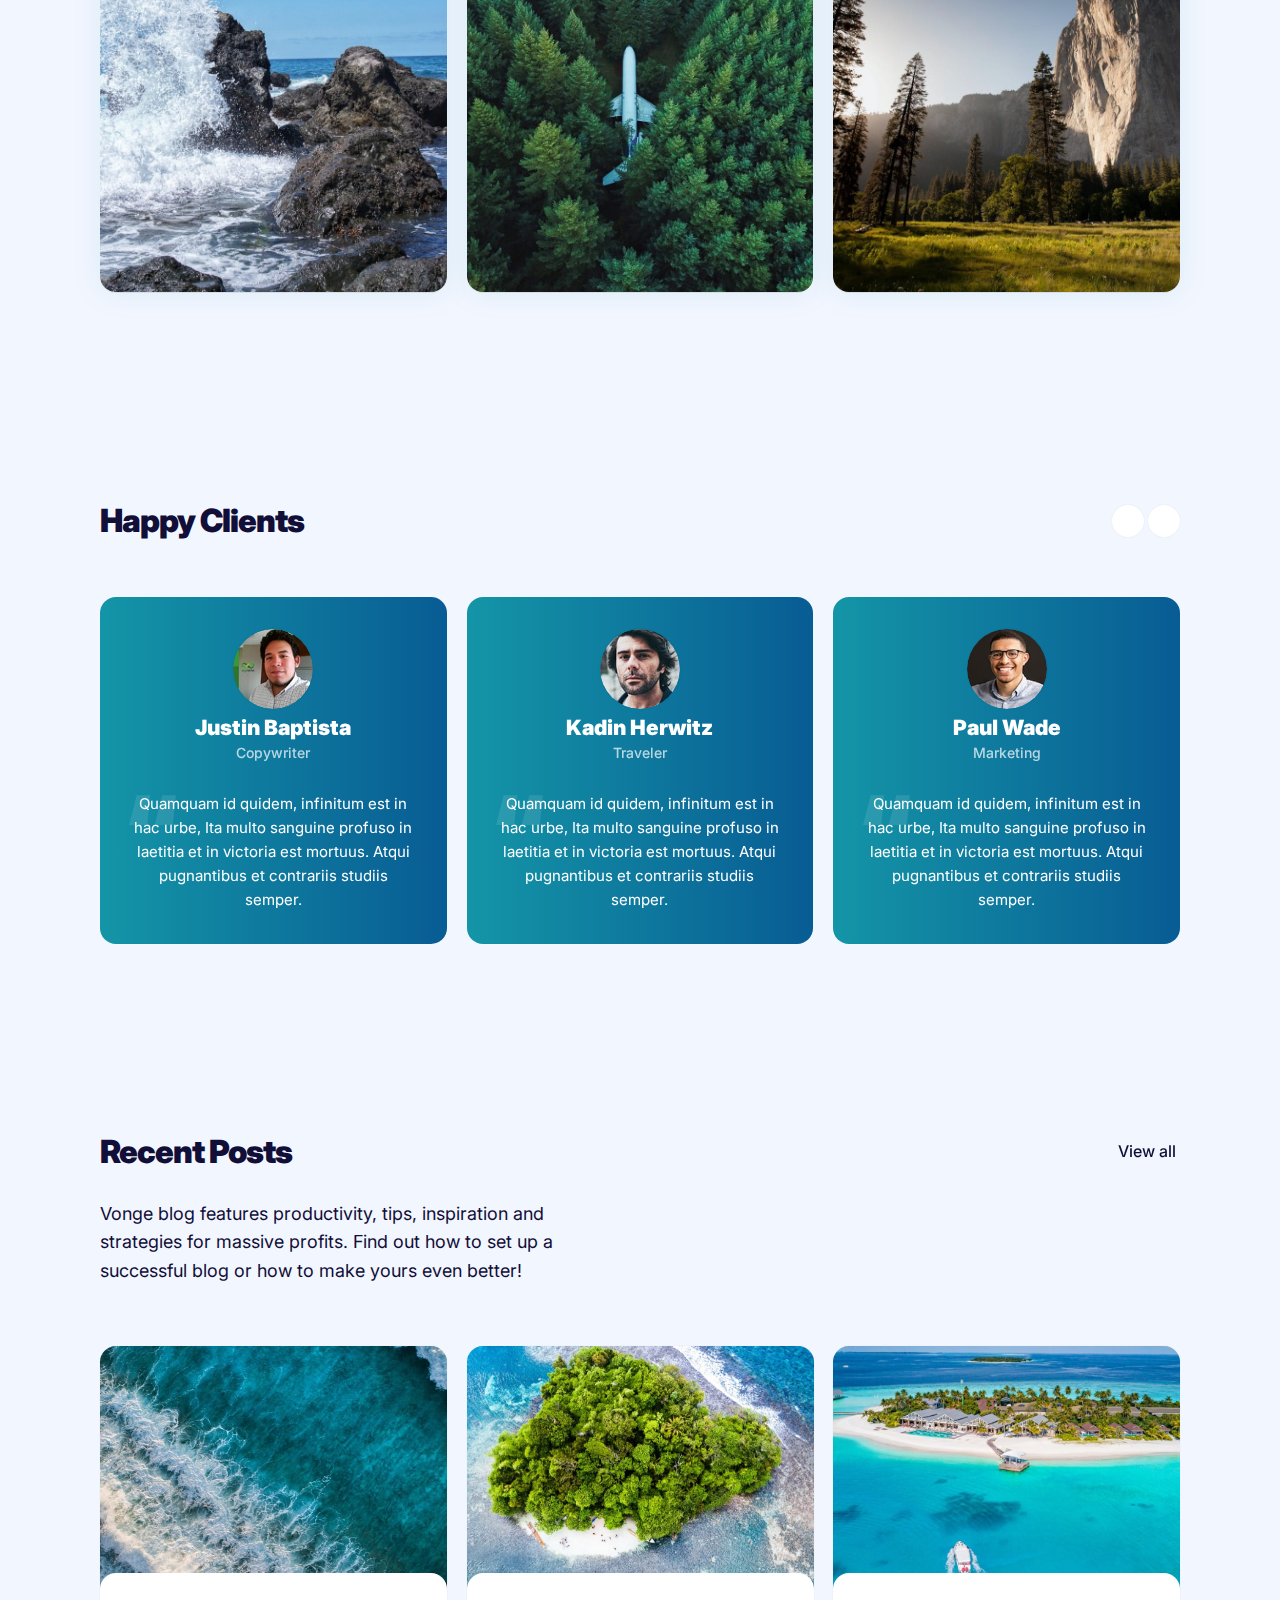
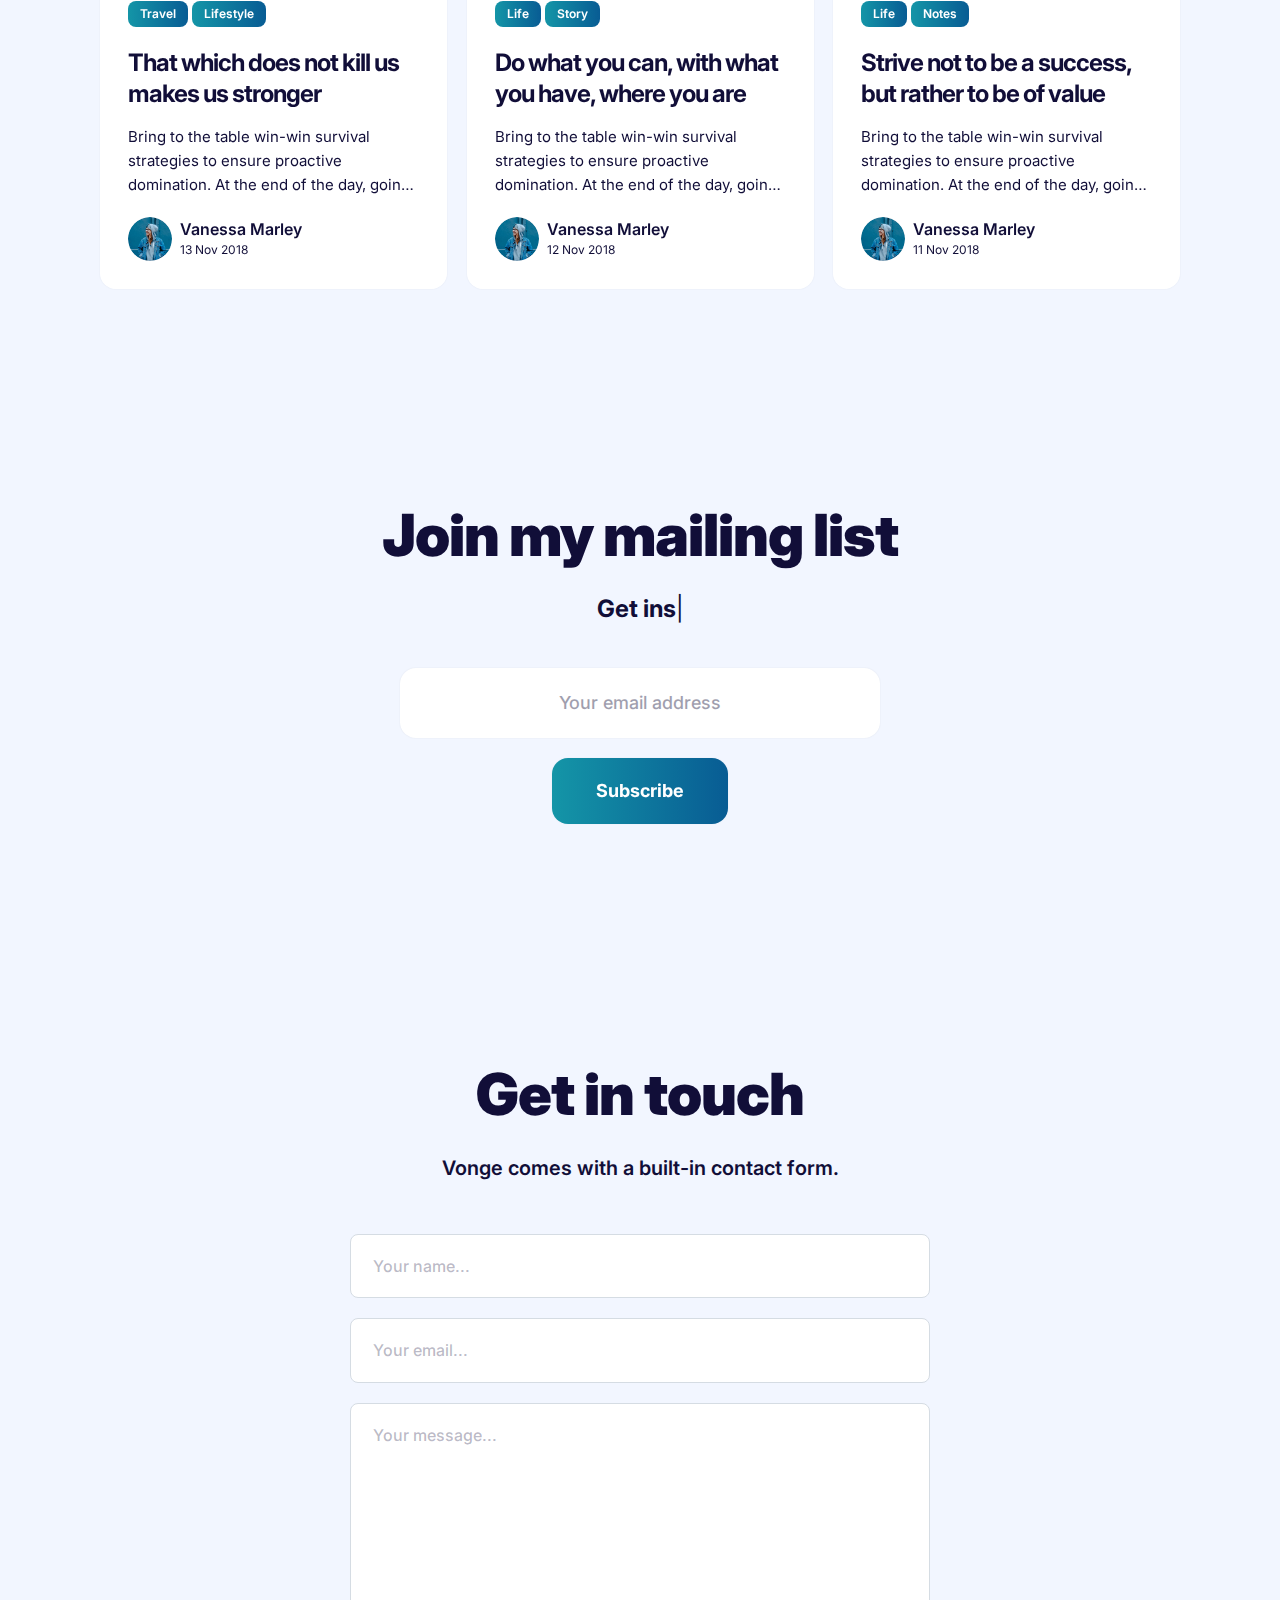
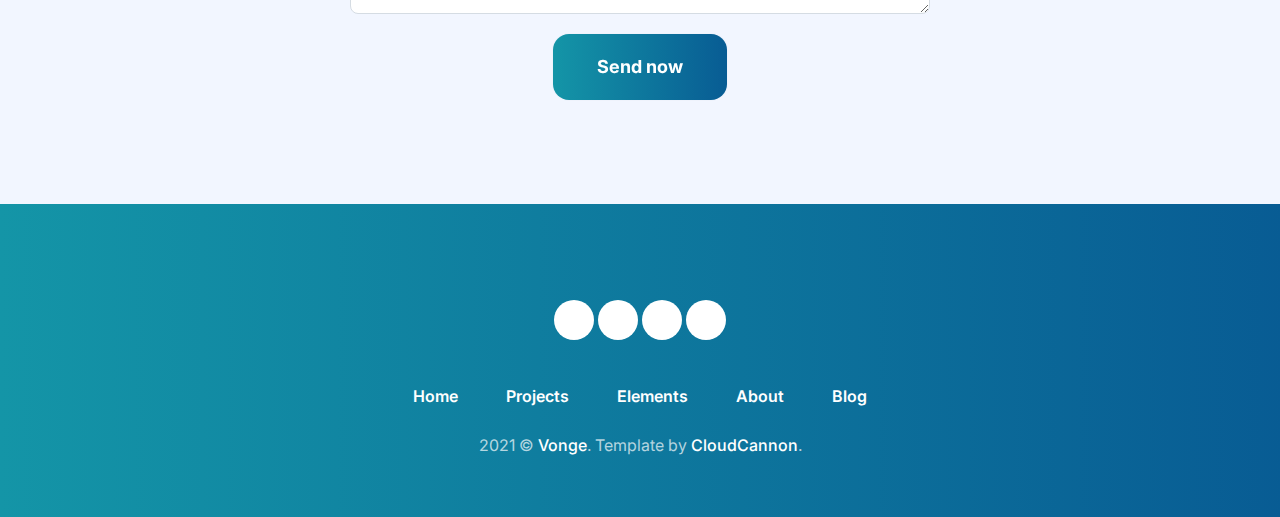
==== commit b2a6c4bf: "Update index.html" ====
--- a/index.html
+++ b/index.html
@@ -149,7 +149,7 @@
 
     <!-- Twitter -->
     <li class="social__item">
-      <a aria-label="twitter icon" class="social__link" href="https://twitter.com/yourhandle" target="_blank" rel="noopener">
+      <a aria-label="twitter icon" class="social__link" href="https://x.com/NiloofarSharei" target="_blank" rel="noopener">
         <i class="ion ion-logo-twitter"></i>
       </a>
     </li>
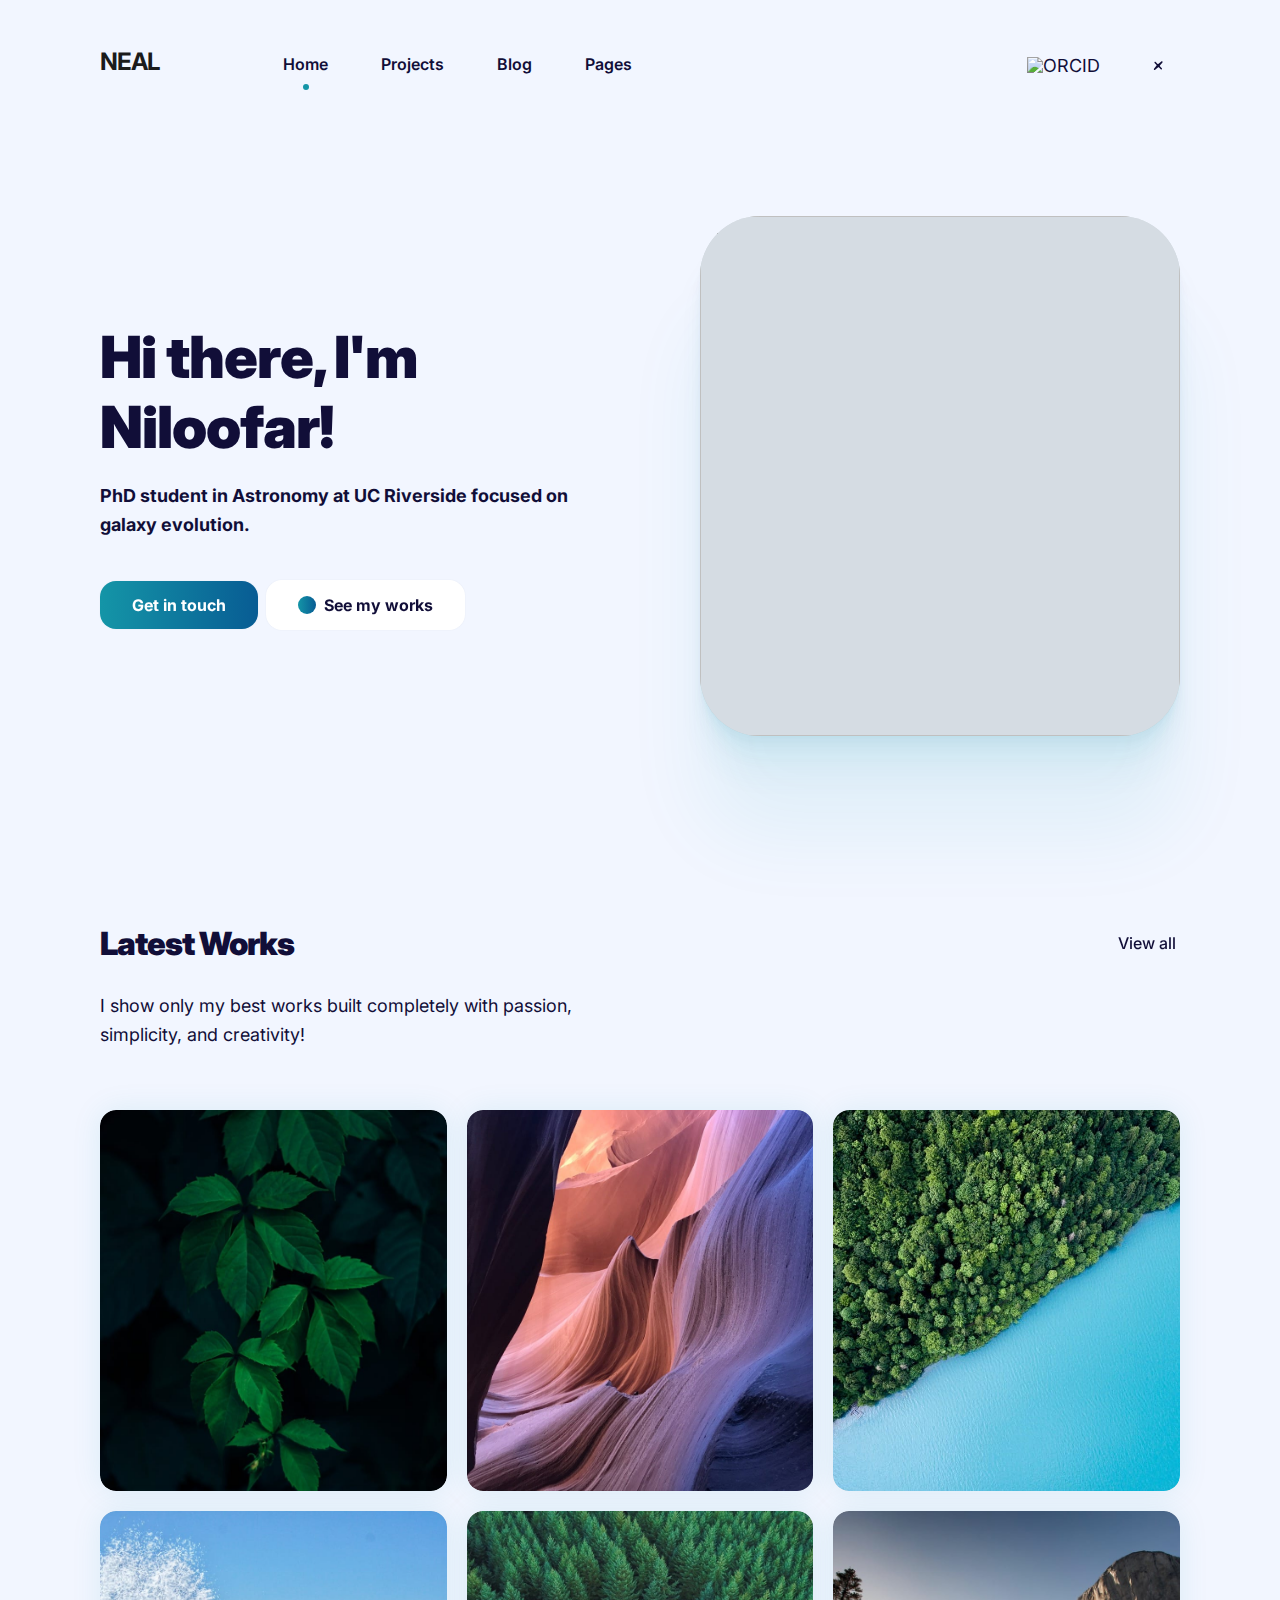
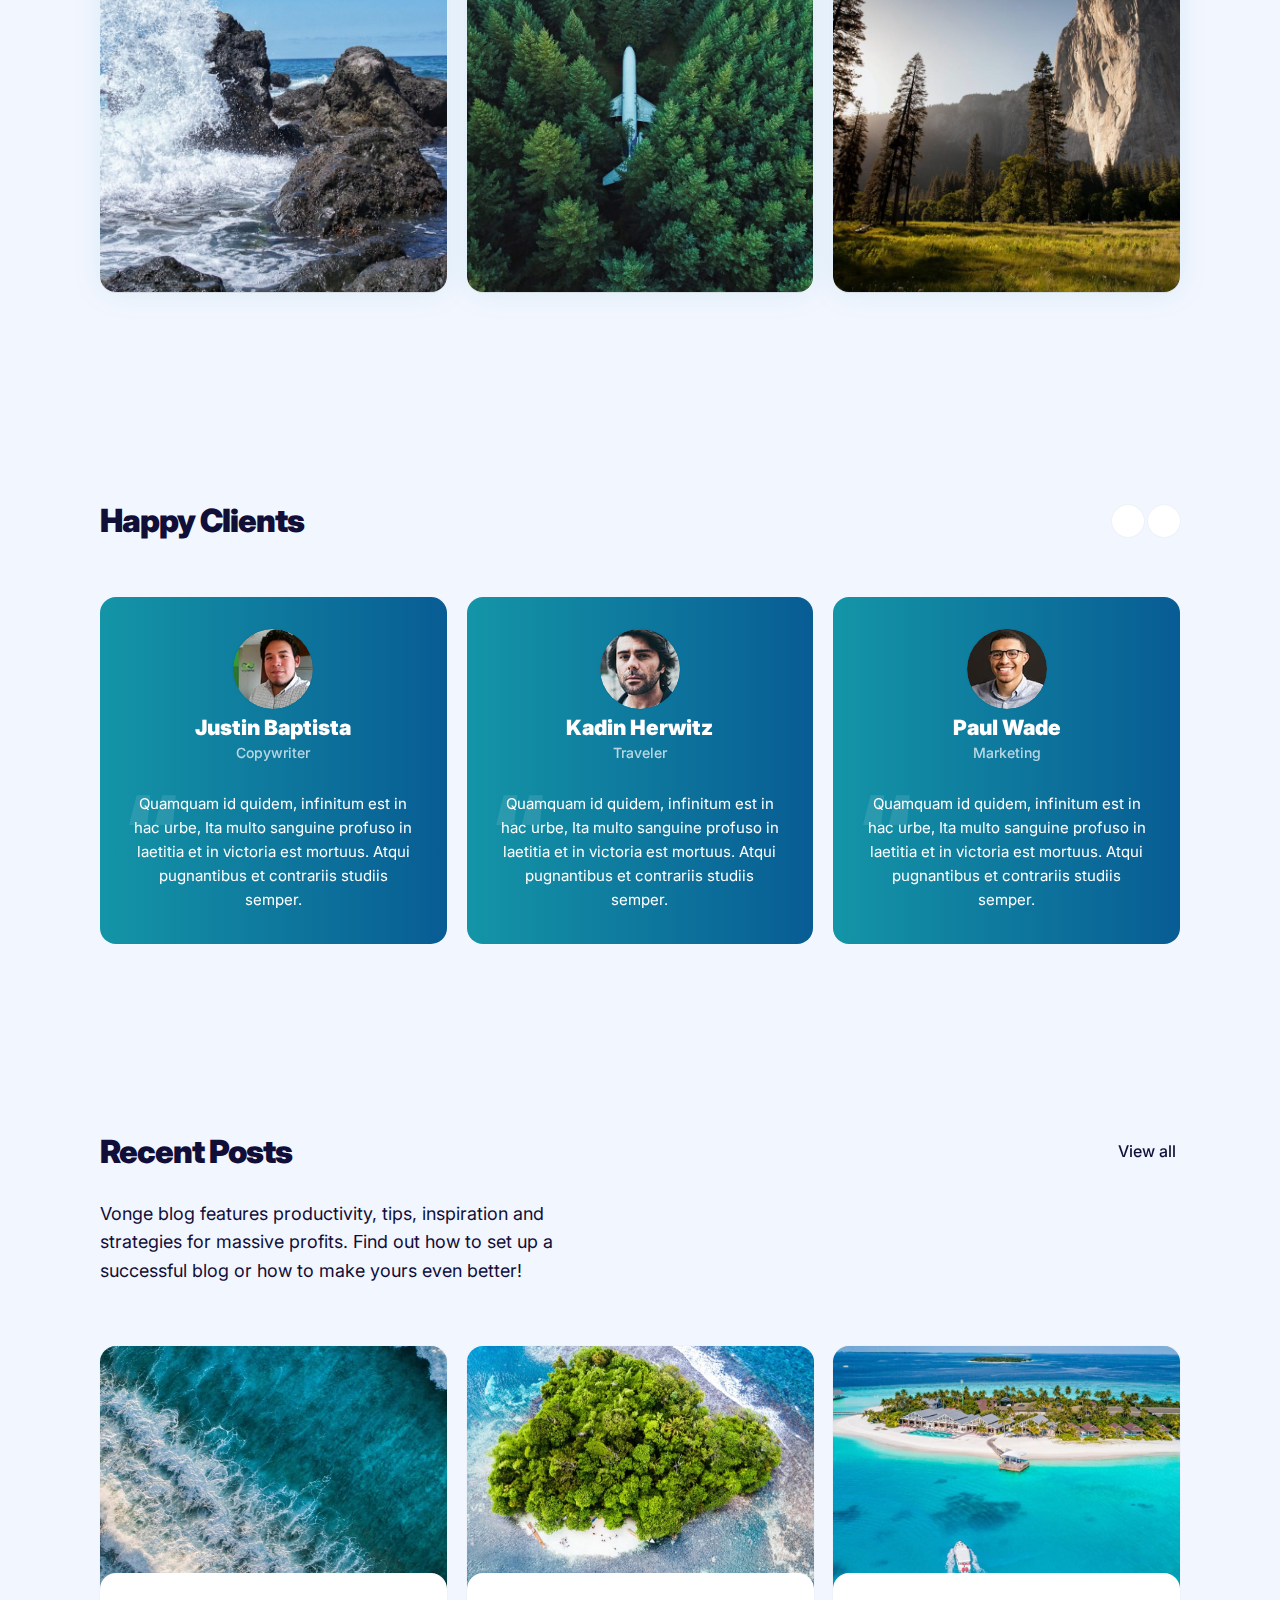
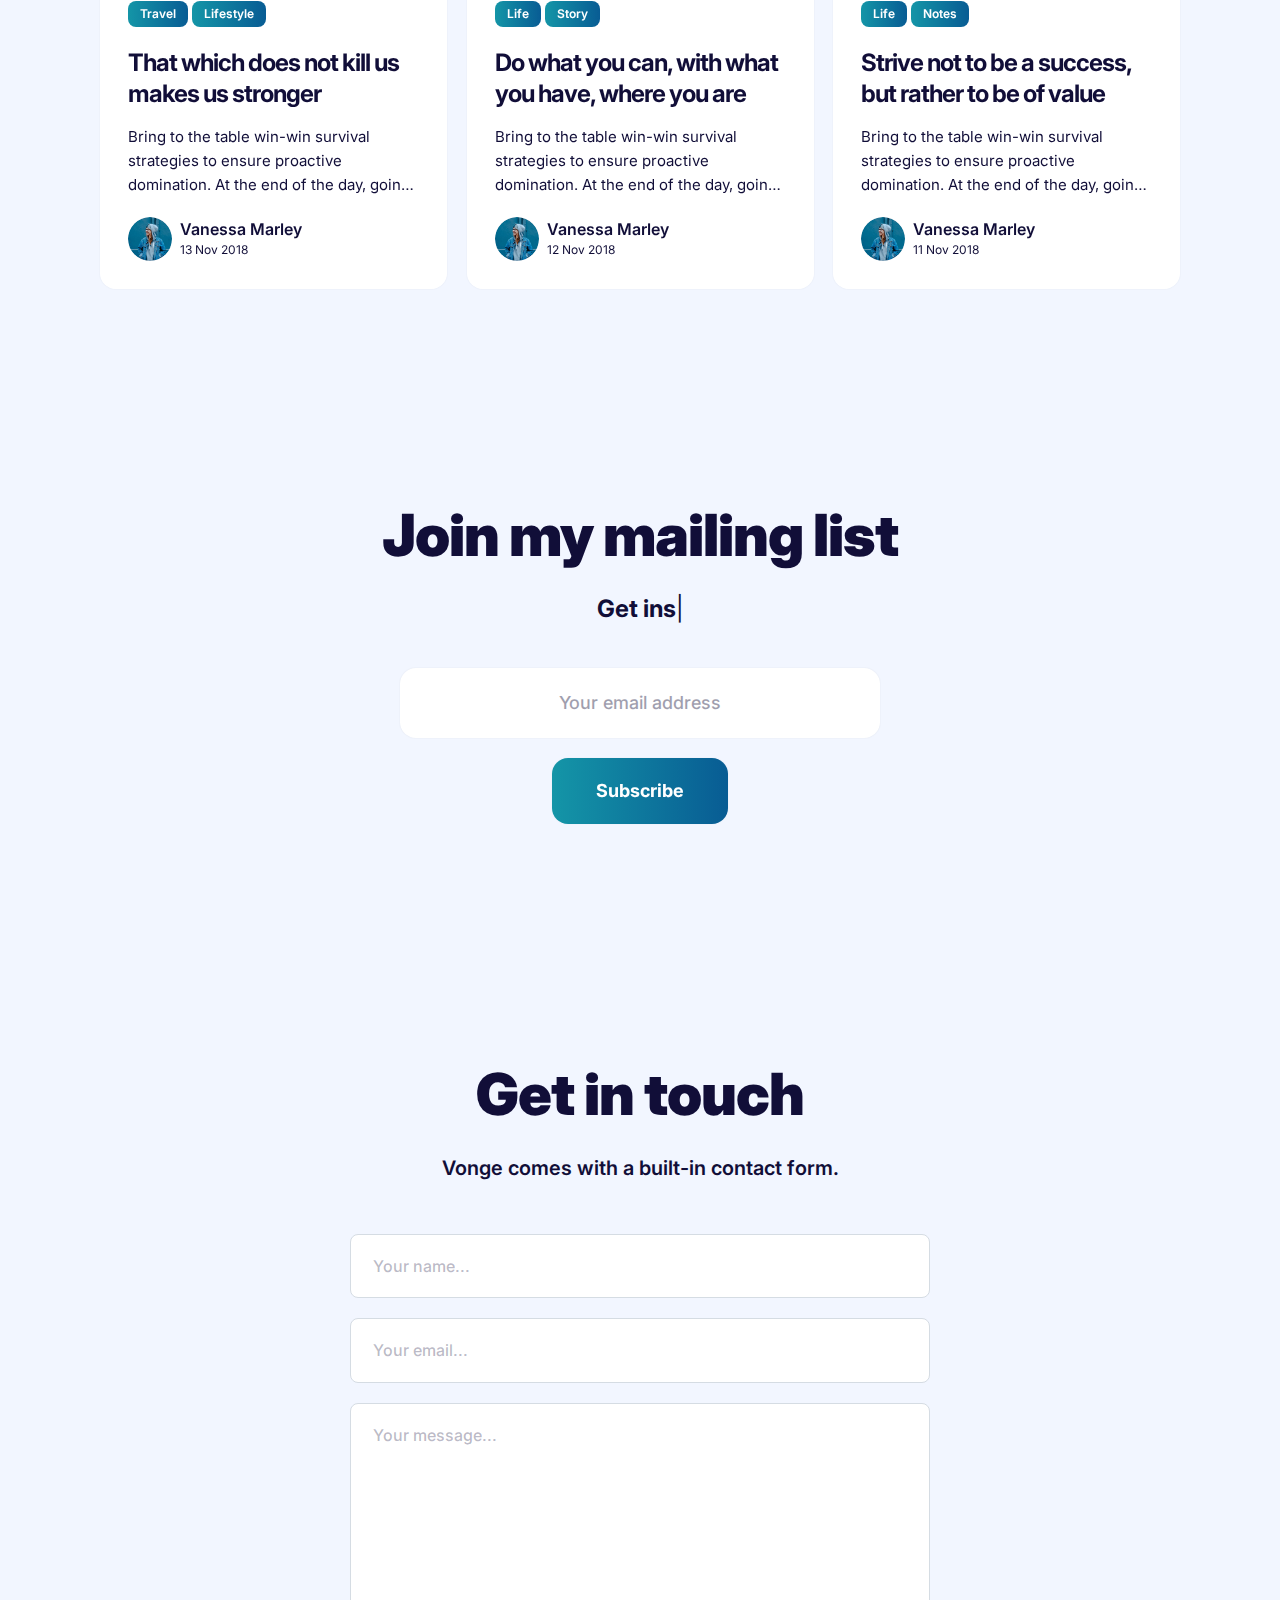
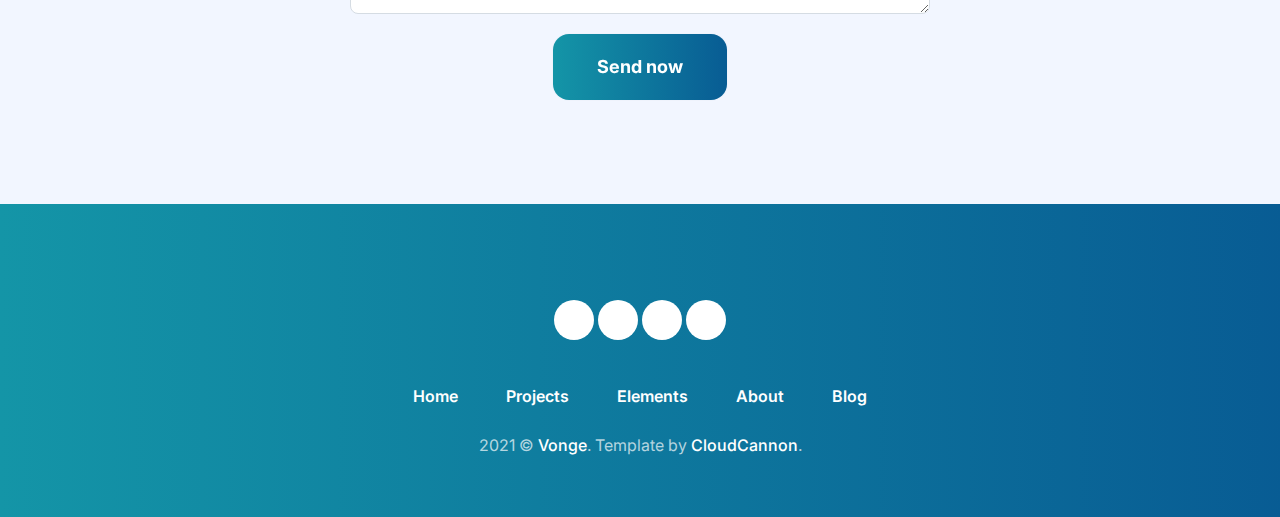
==== commit 77191204: "Update index.html" ====
--- a/index.html
+++ b/index.html
@@ -142,7 +142,7 @@
 
     <!-- Email -->
     <li class="social__item">
-      <a aria-label="email icon" class="social__link" href="mailto:your@email.com" target="_blank" rel="noopener">
+      <a aria-label="email icon" class="social__link" href="#contact" target="_blank" rel="noopener">
         <i class="ion ion-md-mail"></i>
       </a>
     </li>
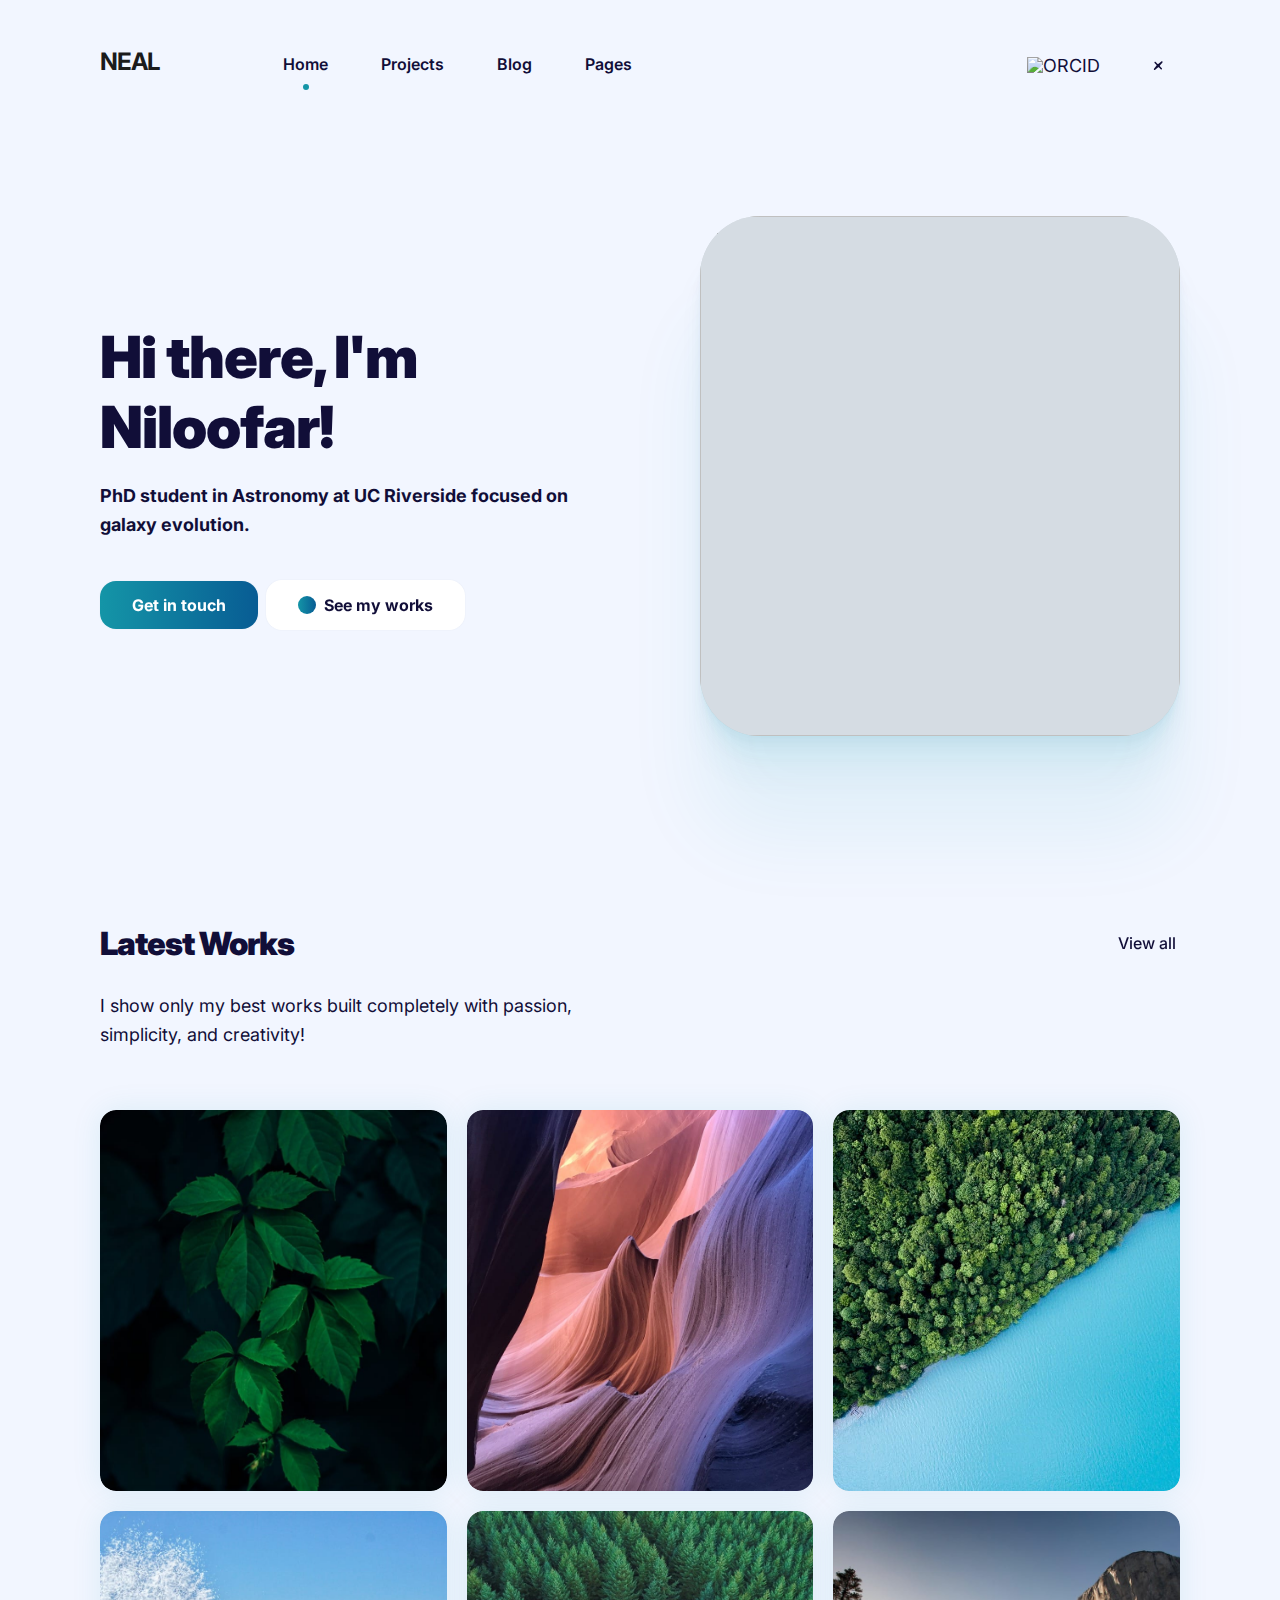
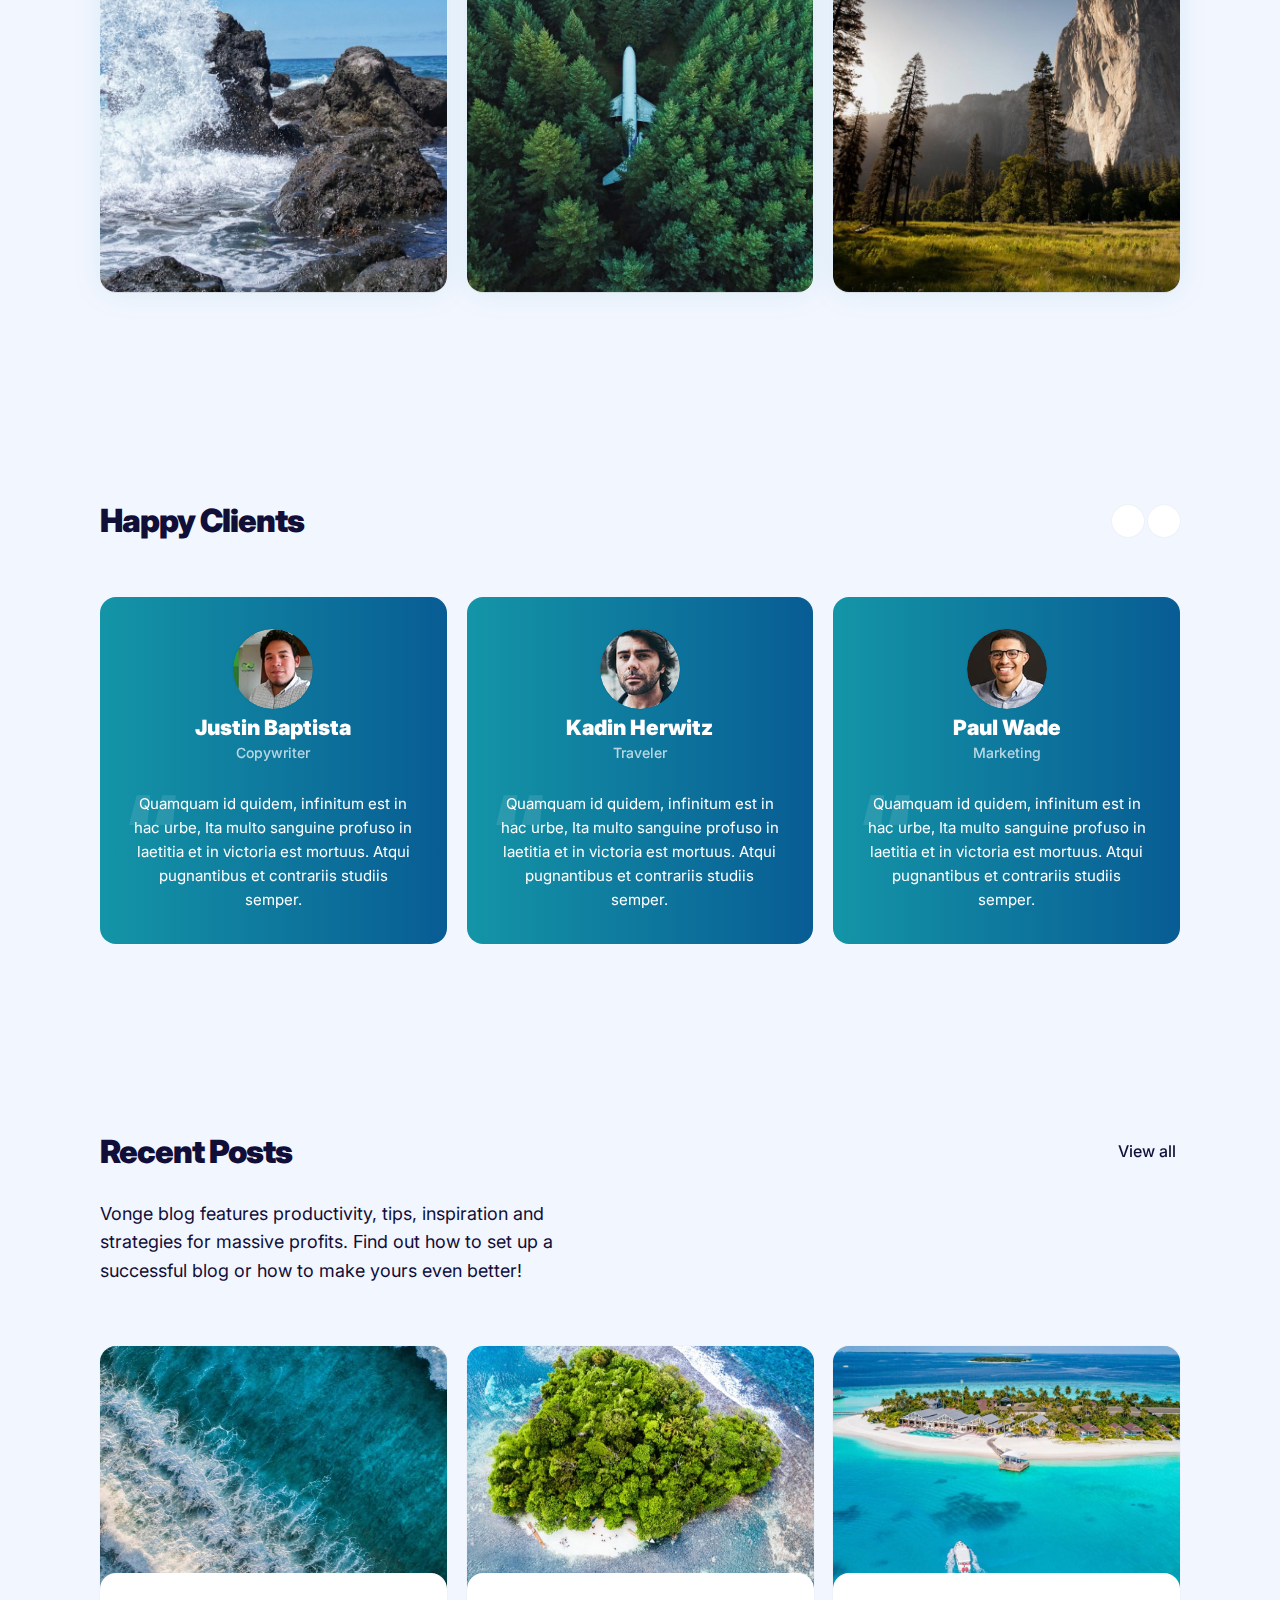
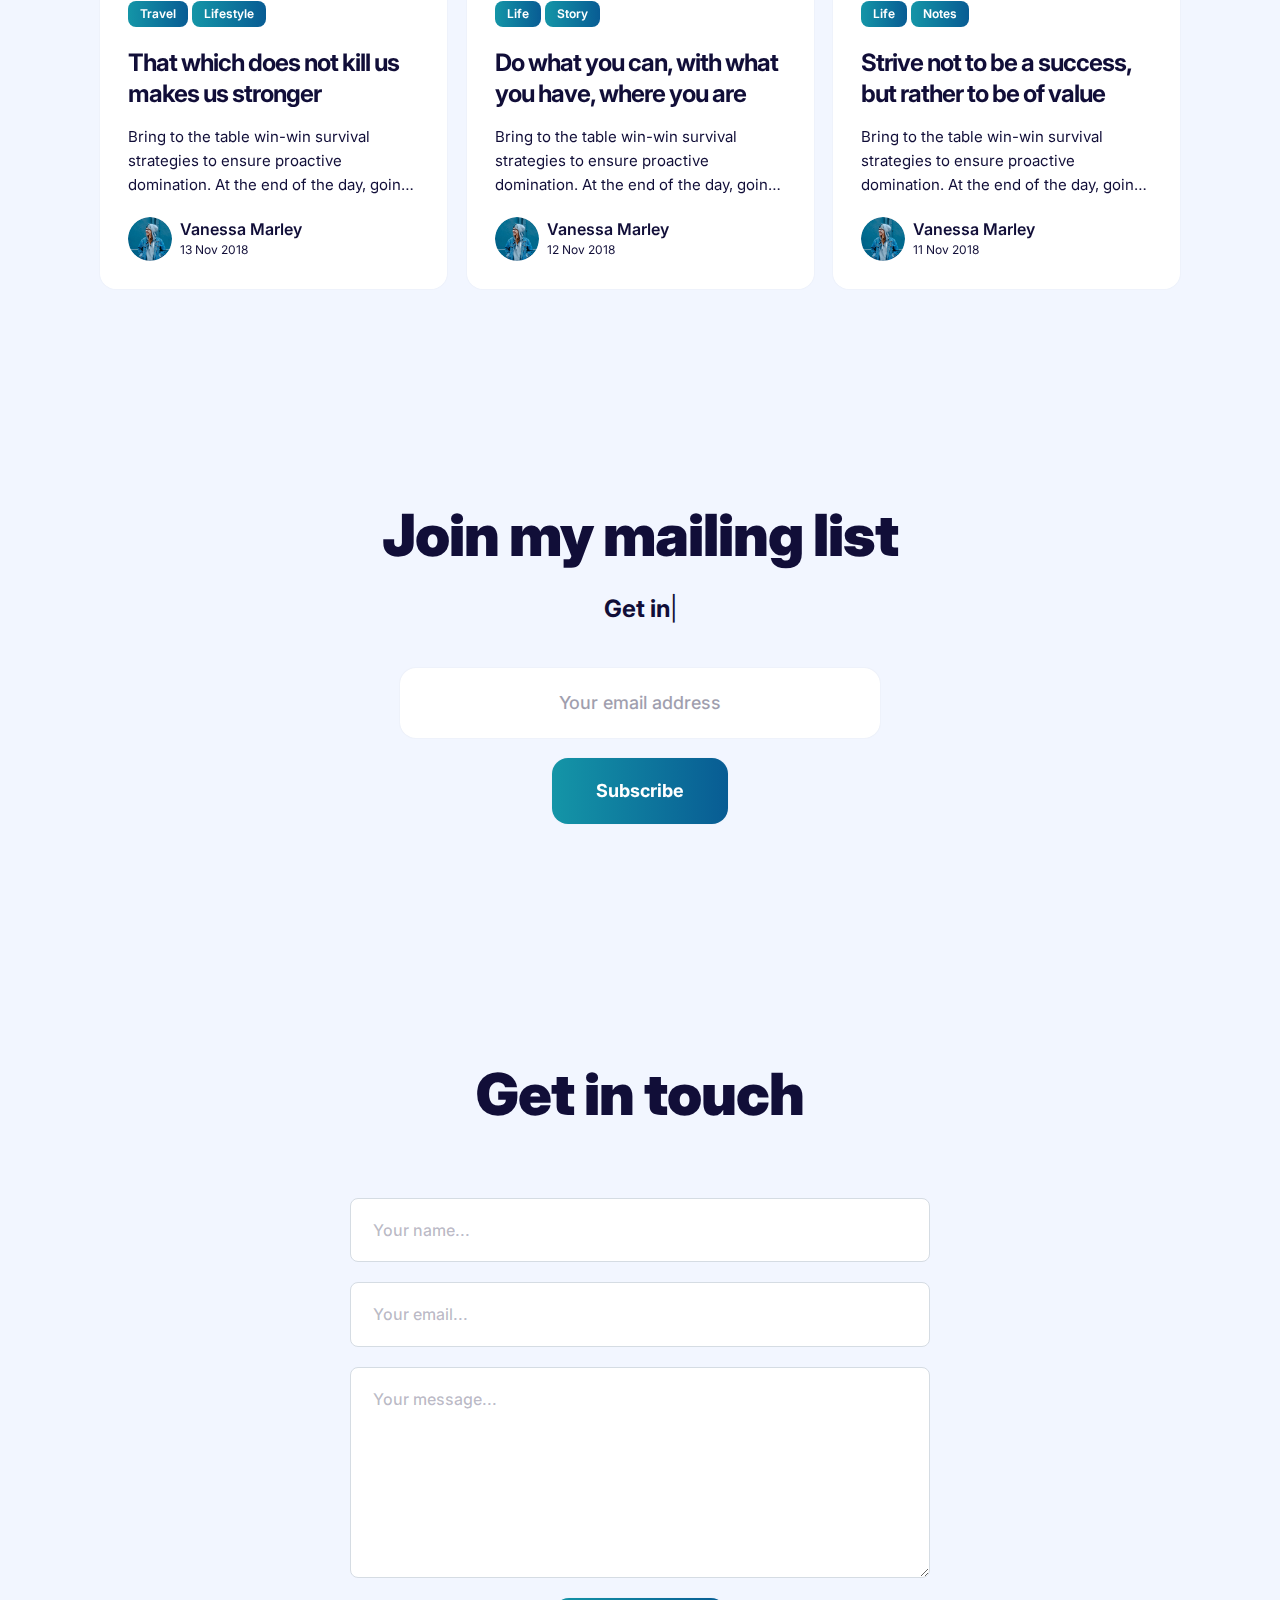
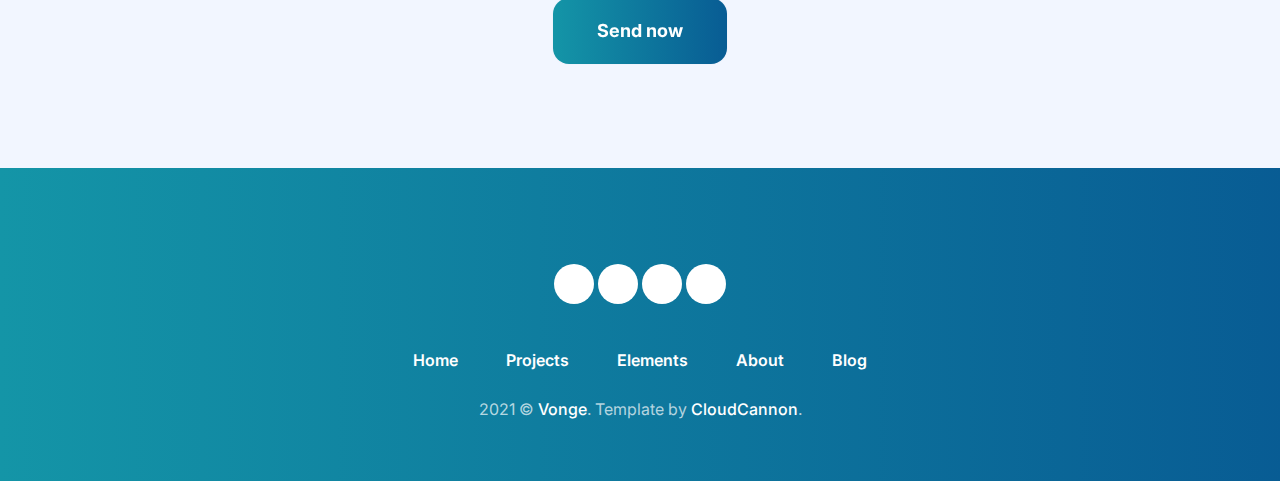
==== commit 7e25de31: "Update index.html" ====
--- a/index.html
+++ b/index.html
@@ -794,7 +794,7 @@
         <div class="c-contact-form__form-box">
           <div class="c-contact-form__contact-head">
             <h2 class="c-contact-form__contact-title">Get in touch</h2>
-            <p class="c-contact-form__contact-description">Vonge comes with a built-in contact form.</p>
+            <p class="c-contact-form__contact-description"></p>
           </div>
           <form action="#" class="c-contact-form__form" method="POST">
             
